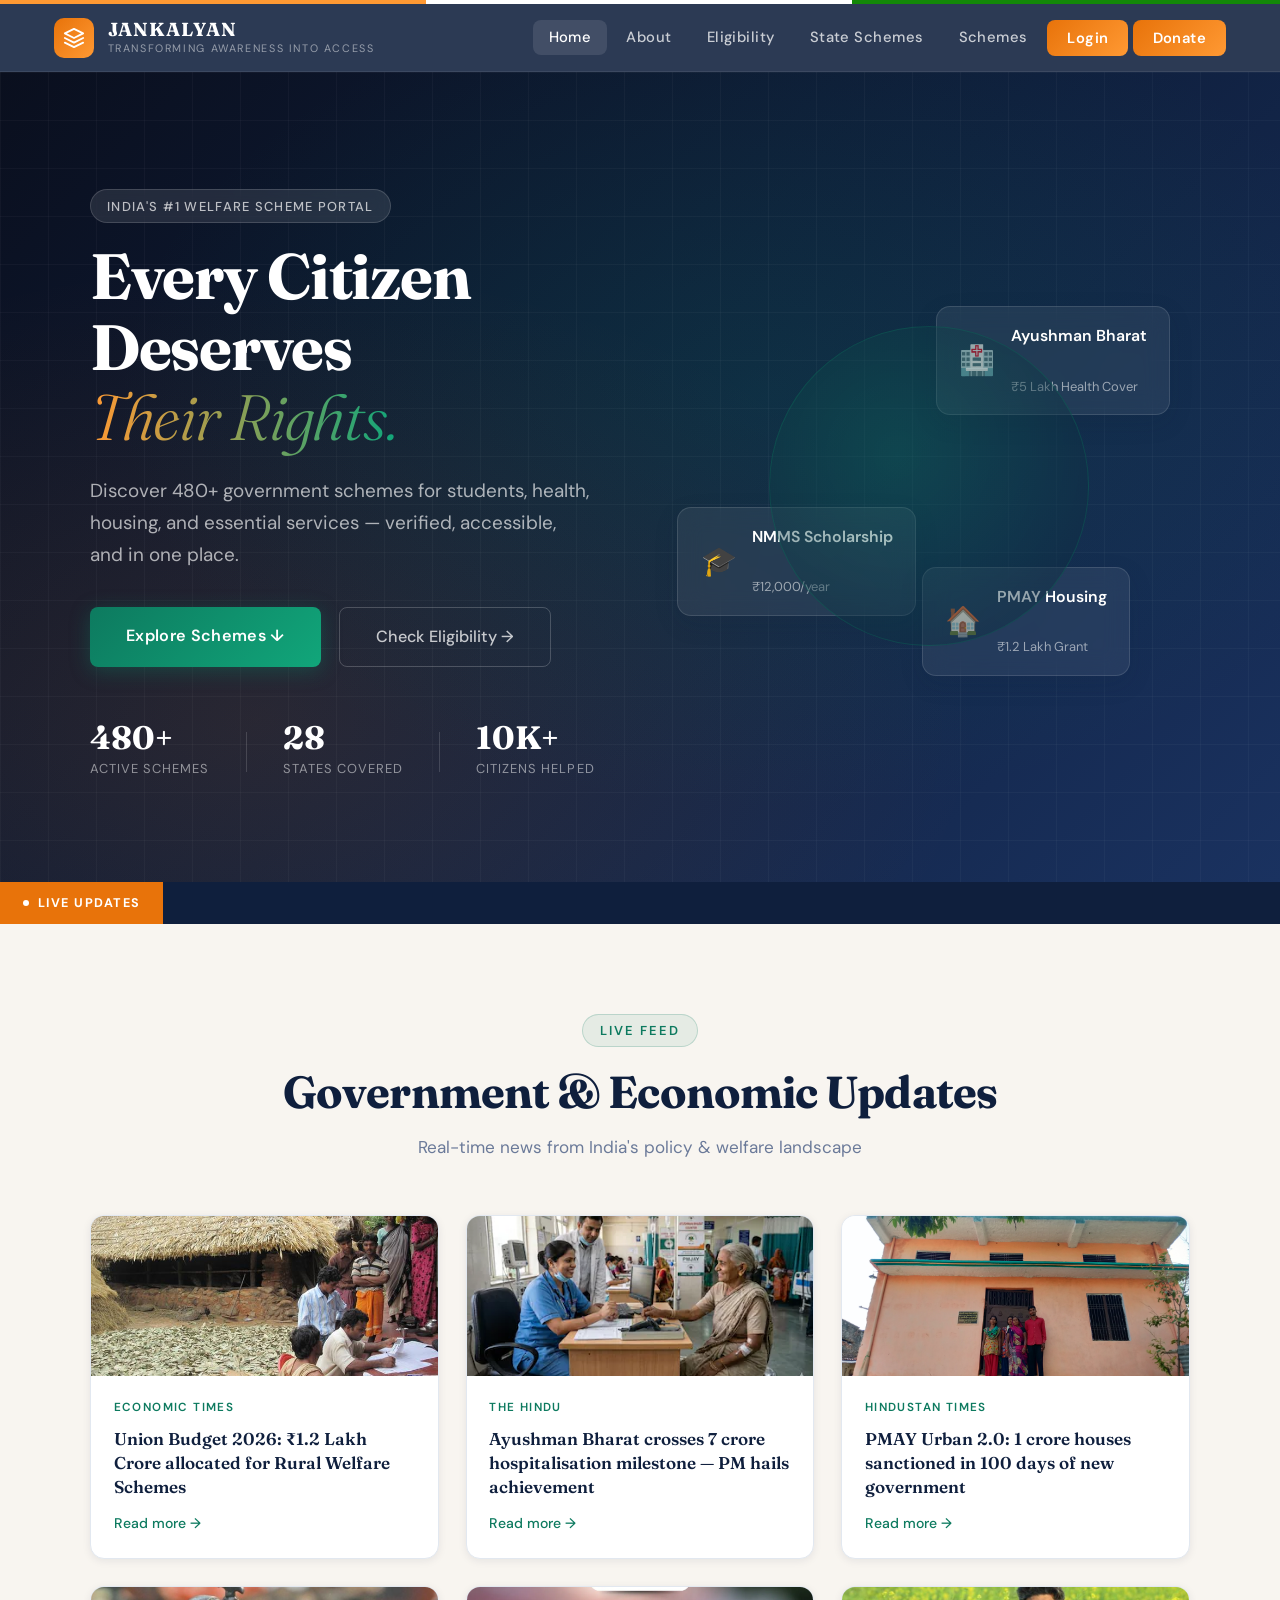
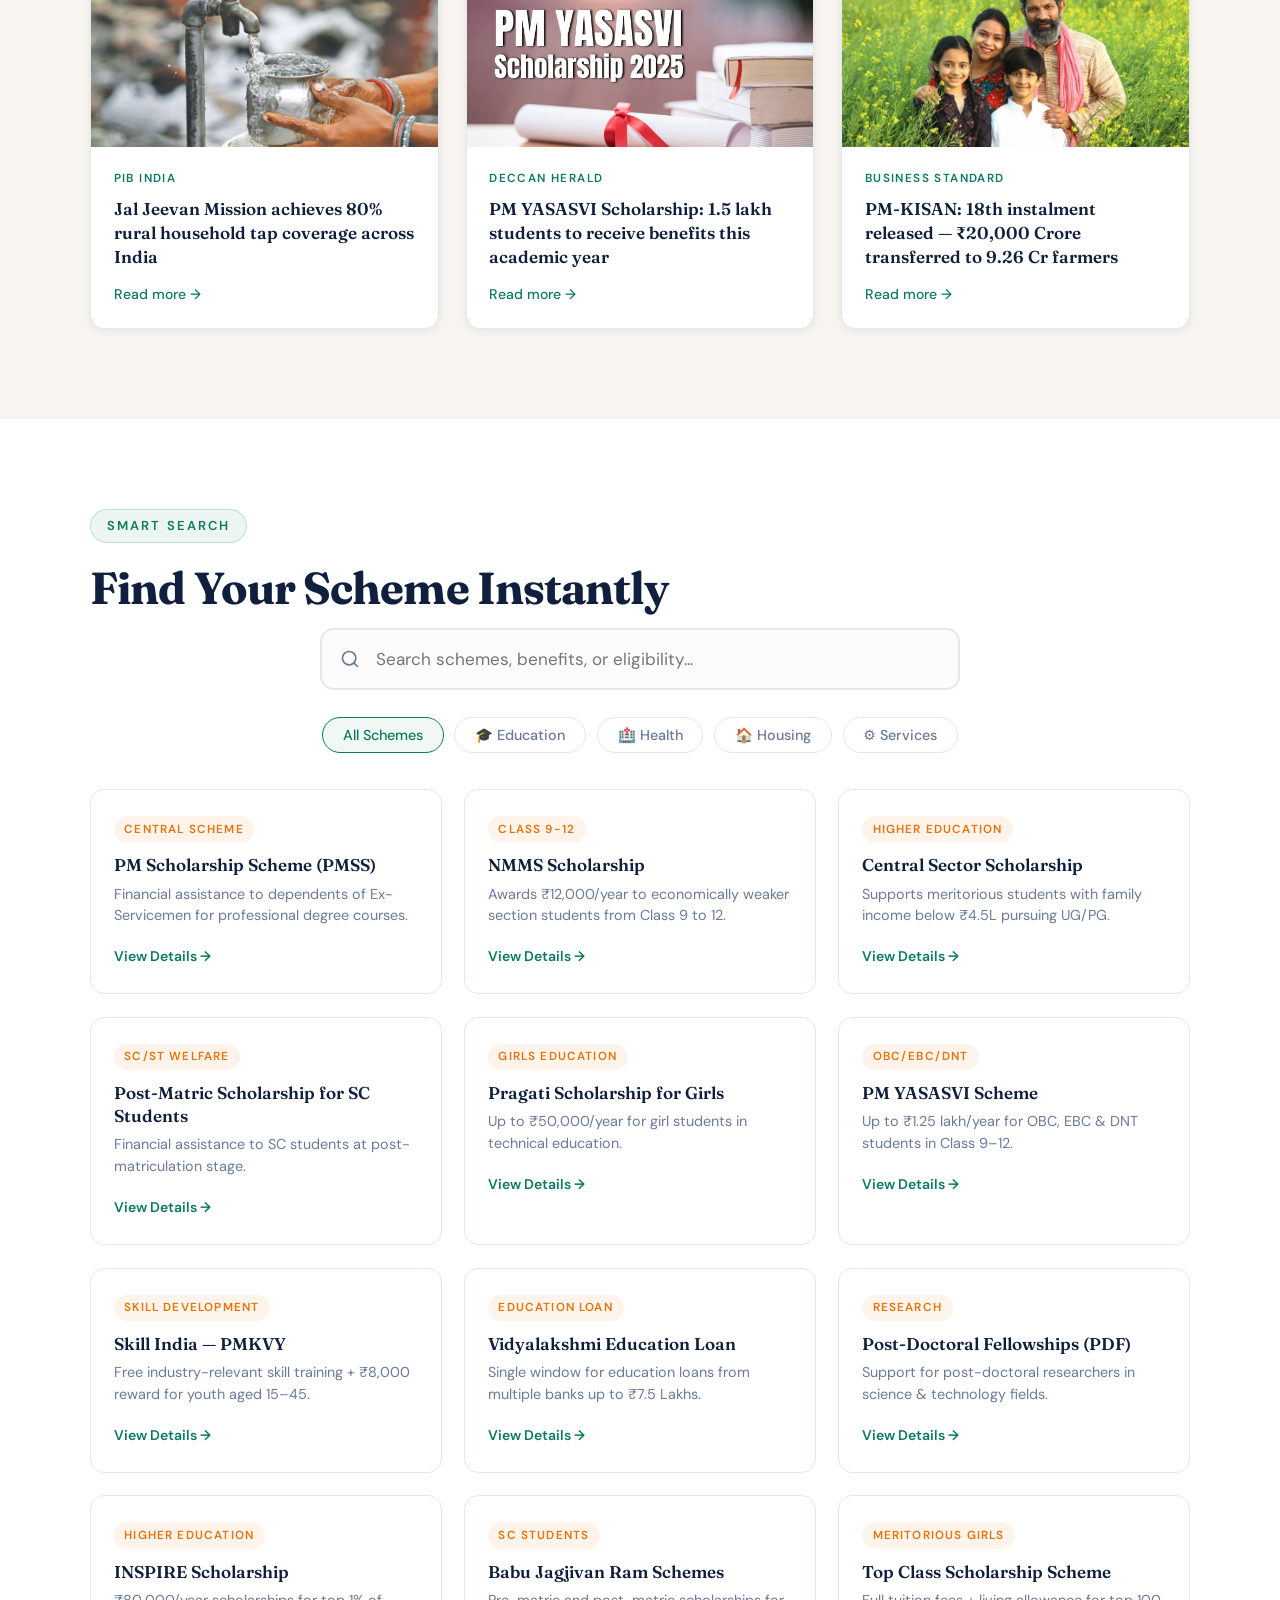
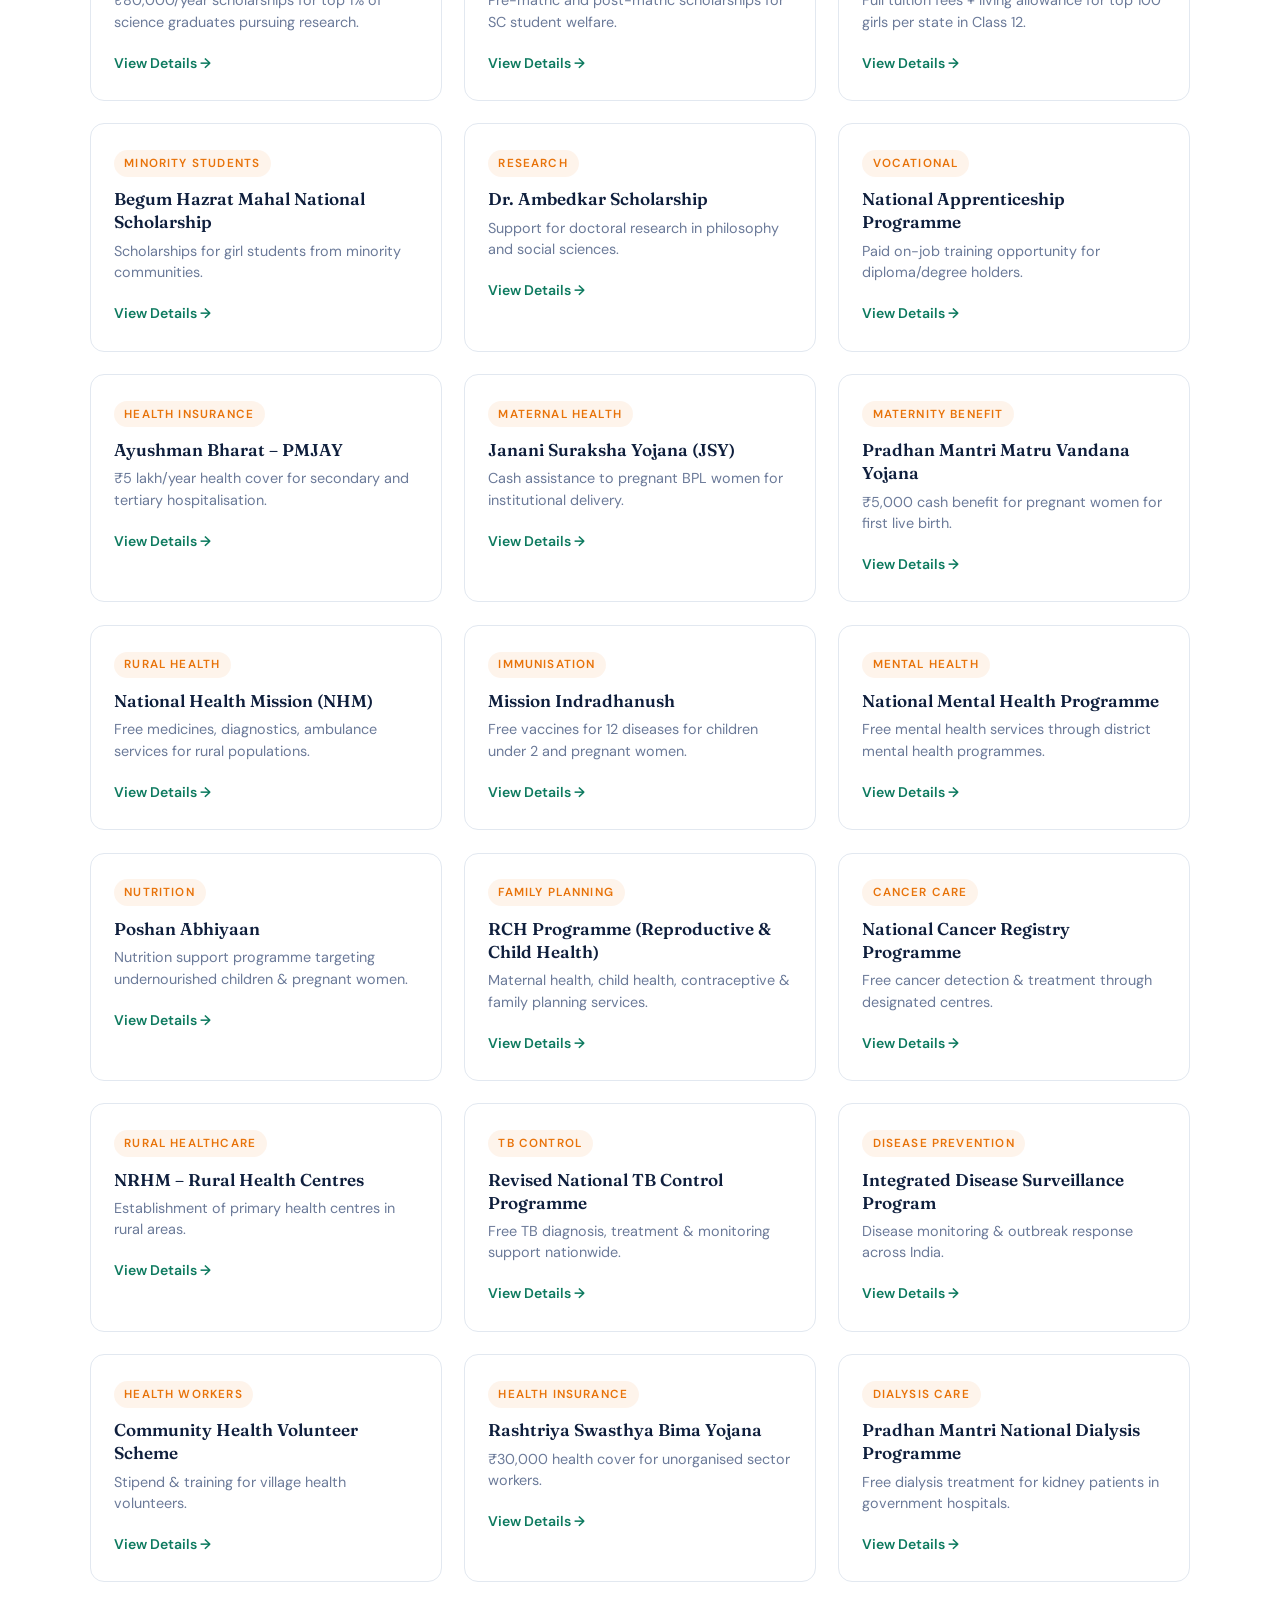
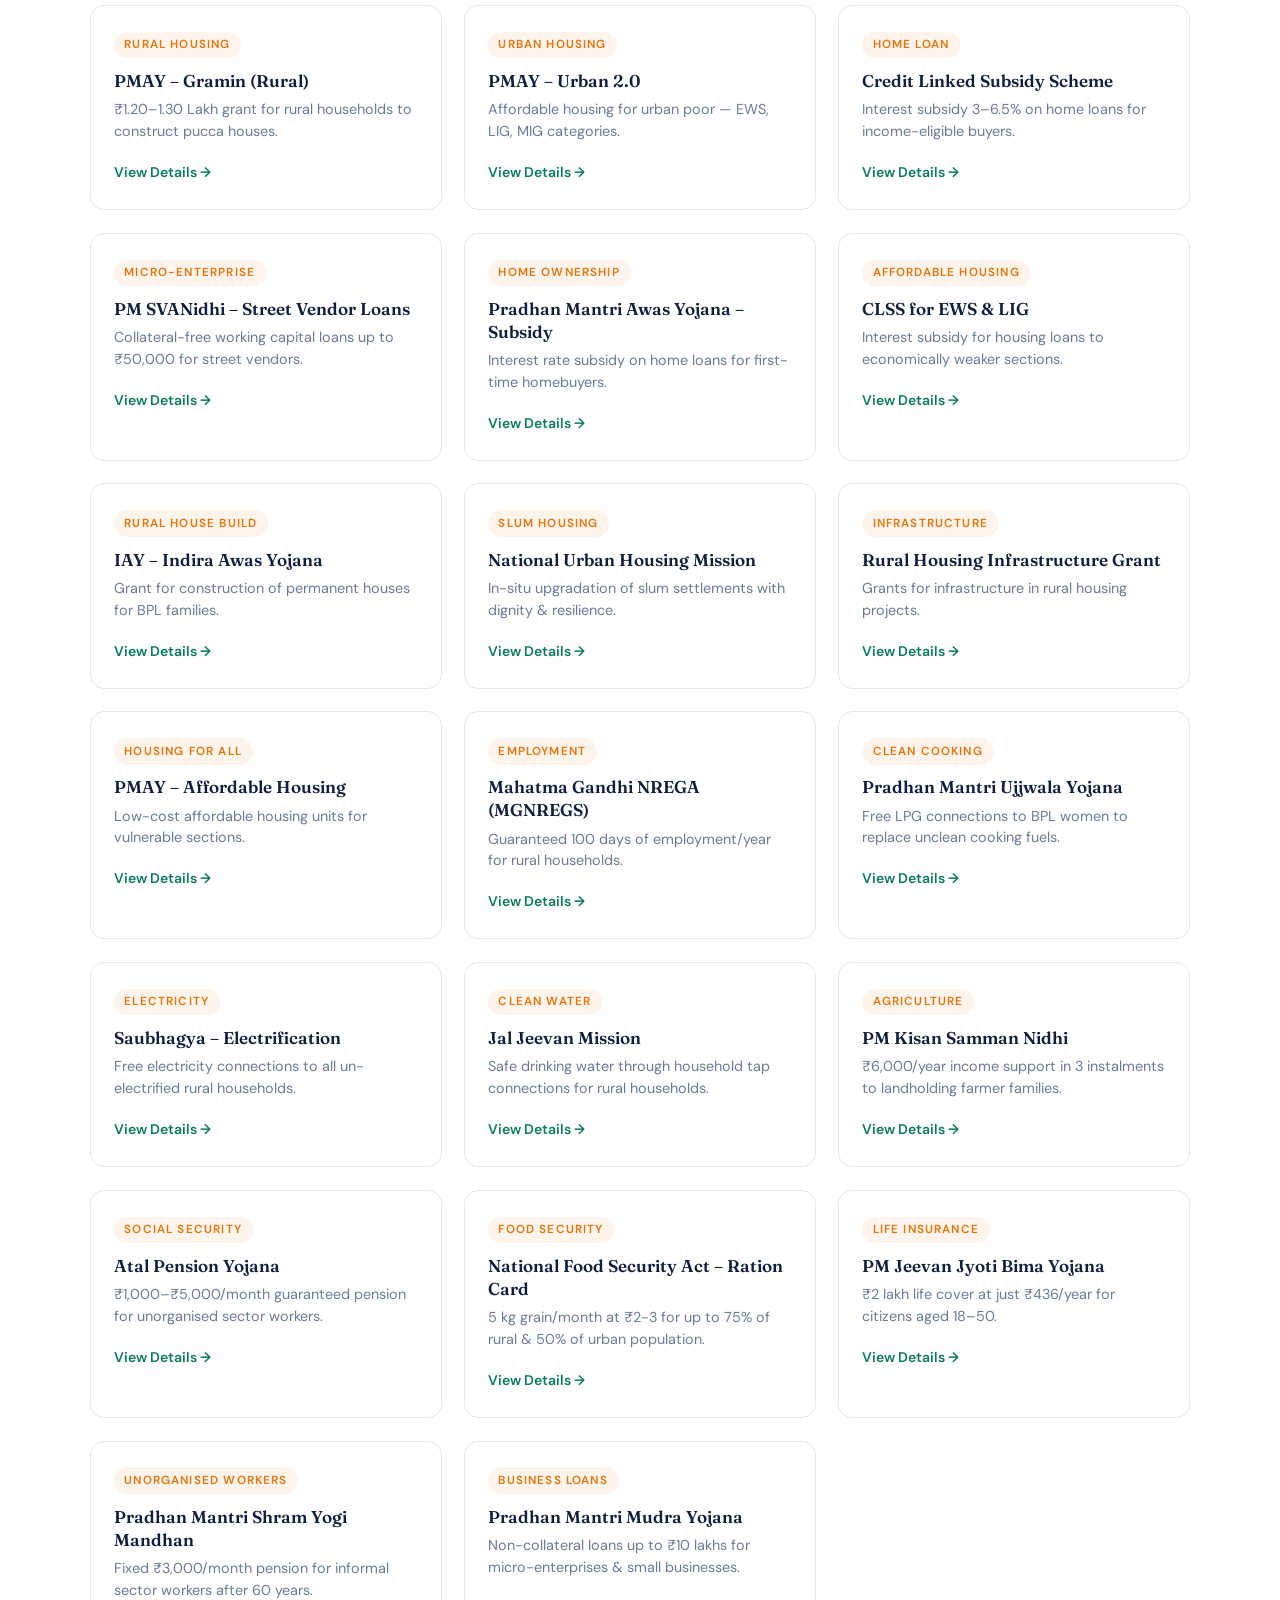
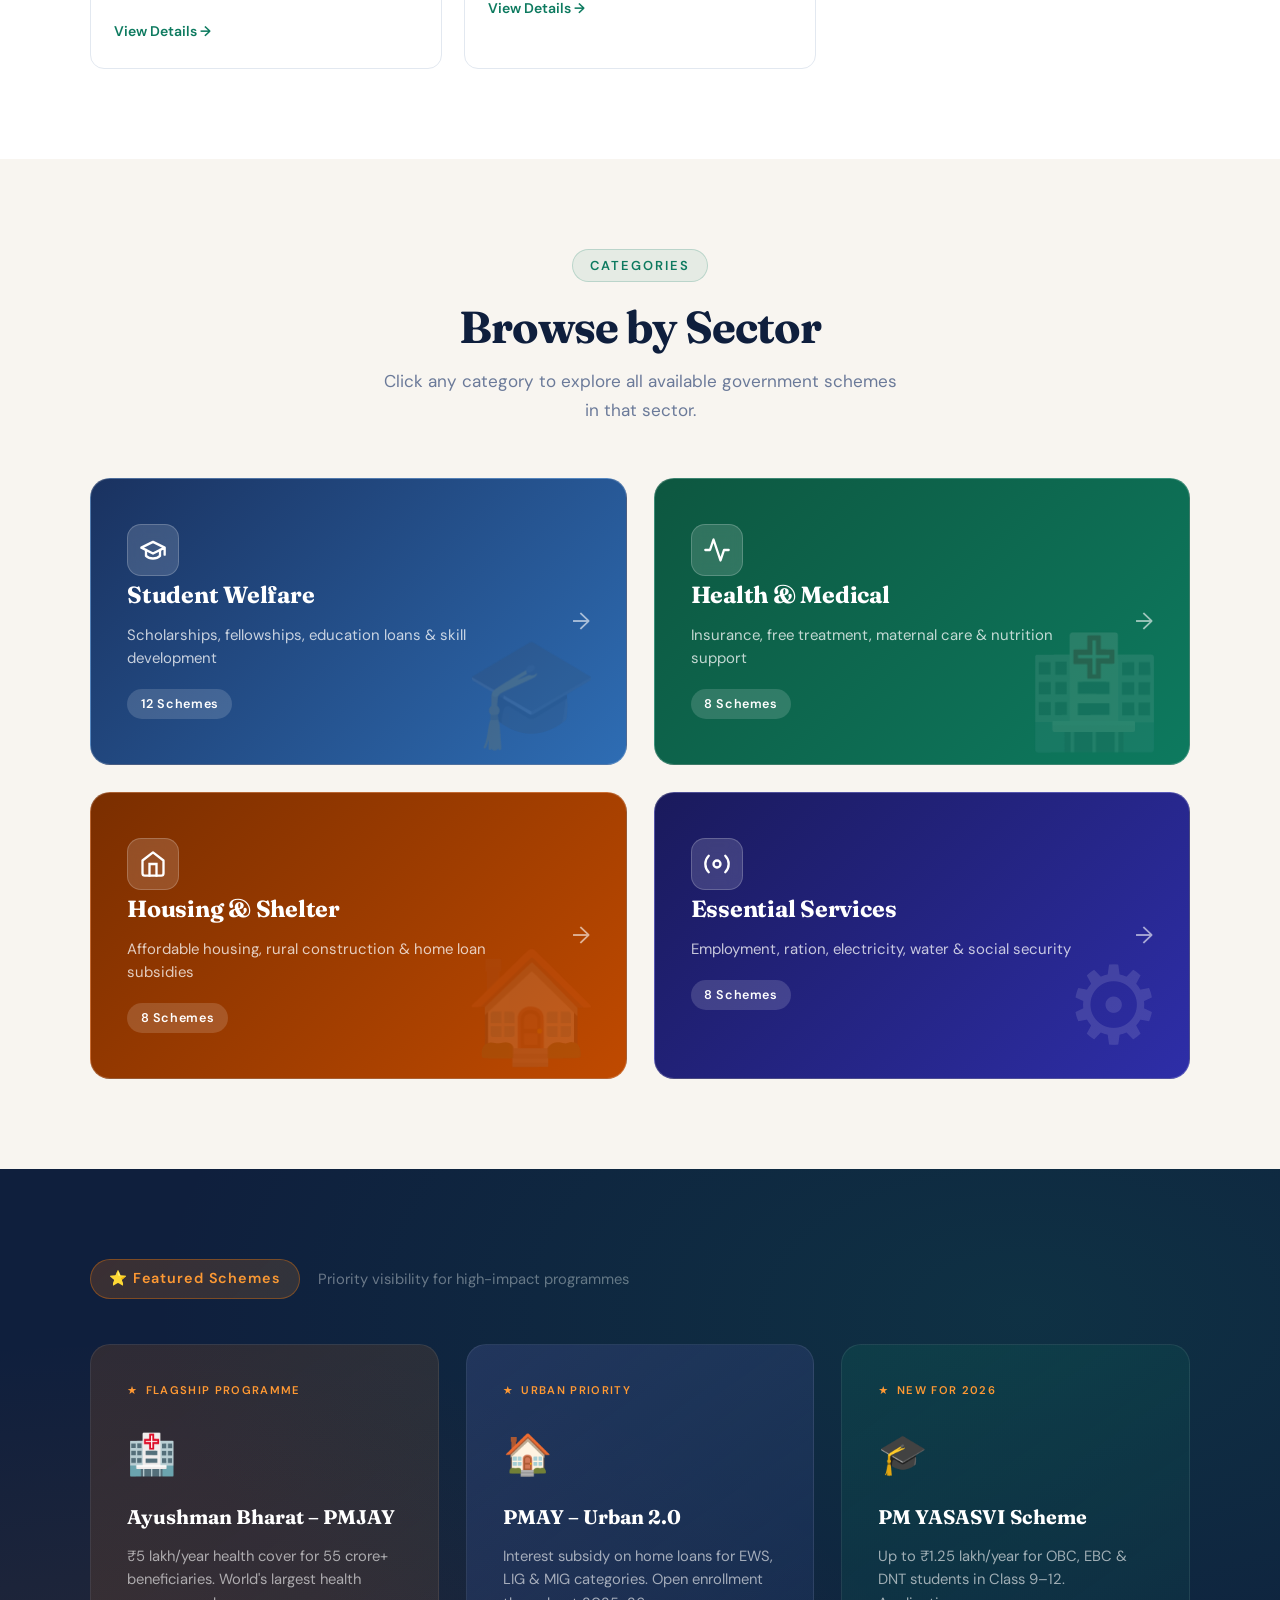
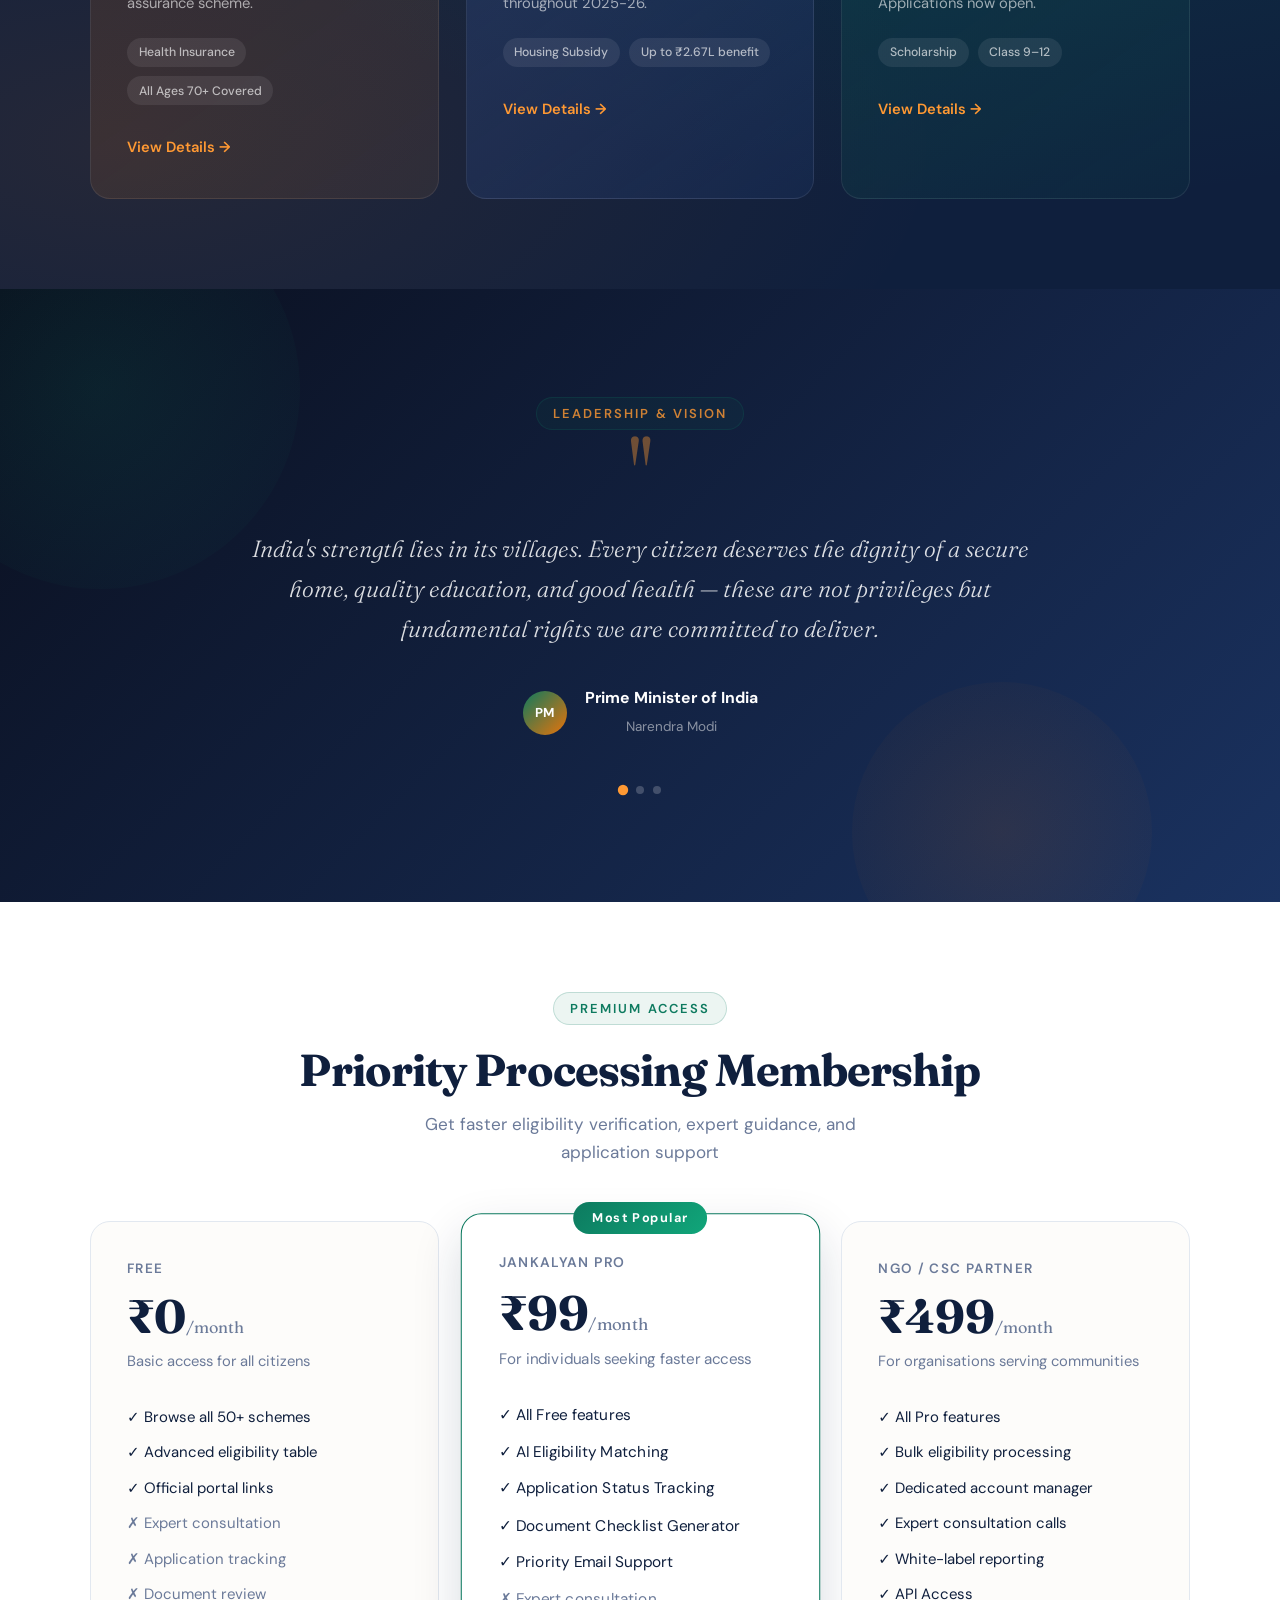
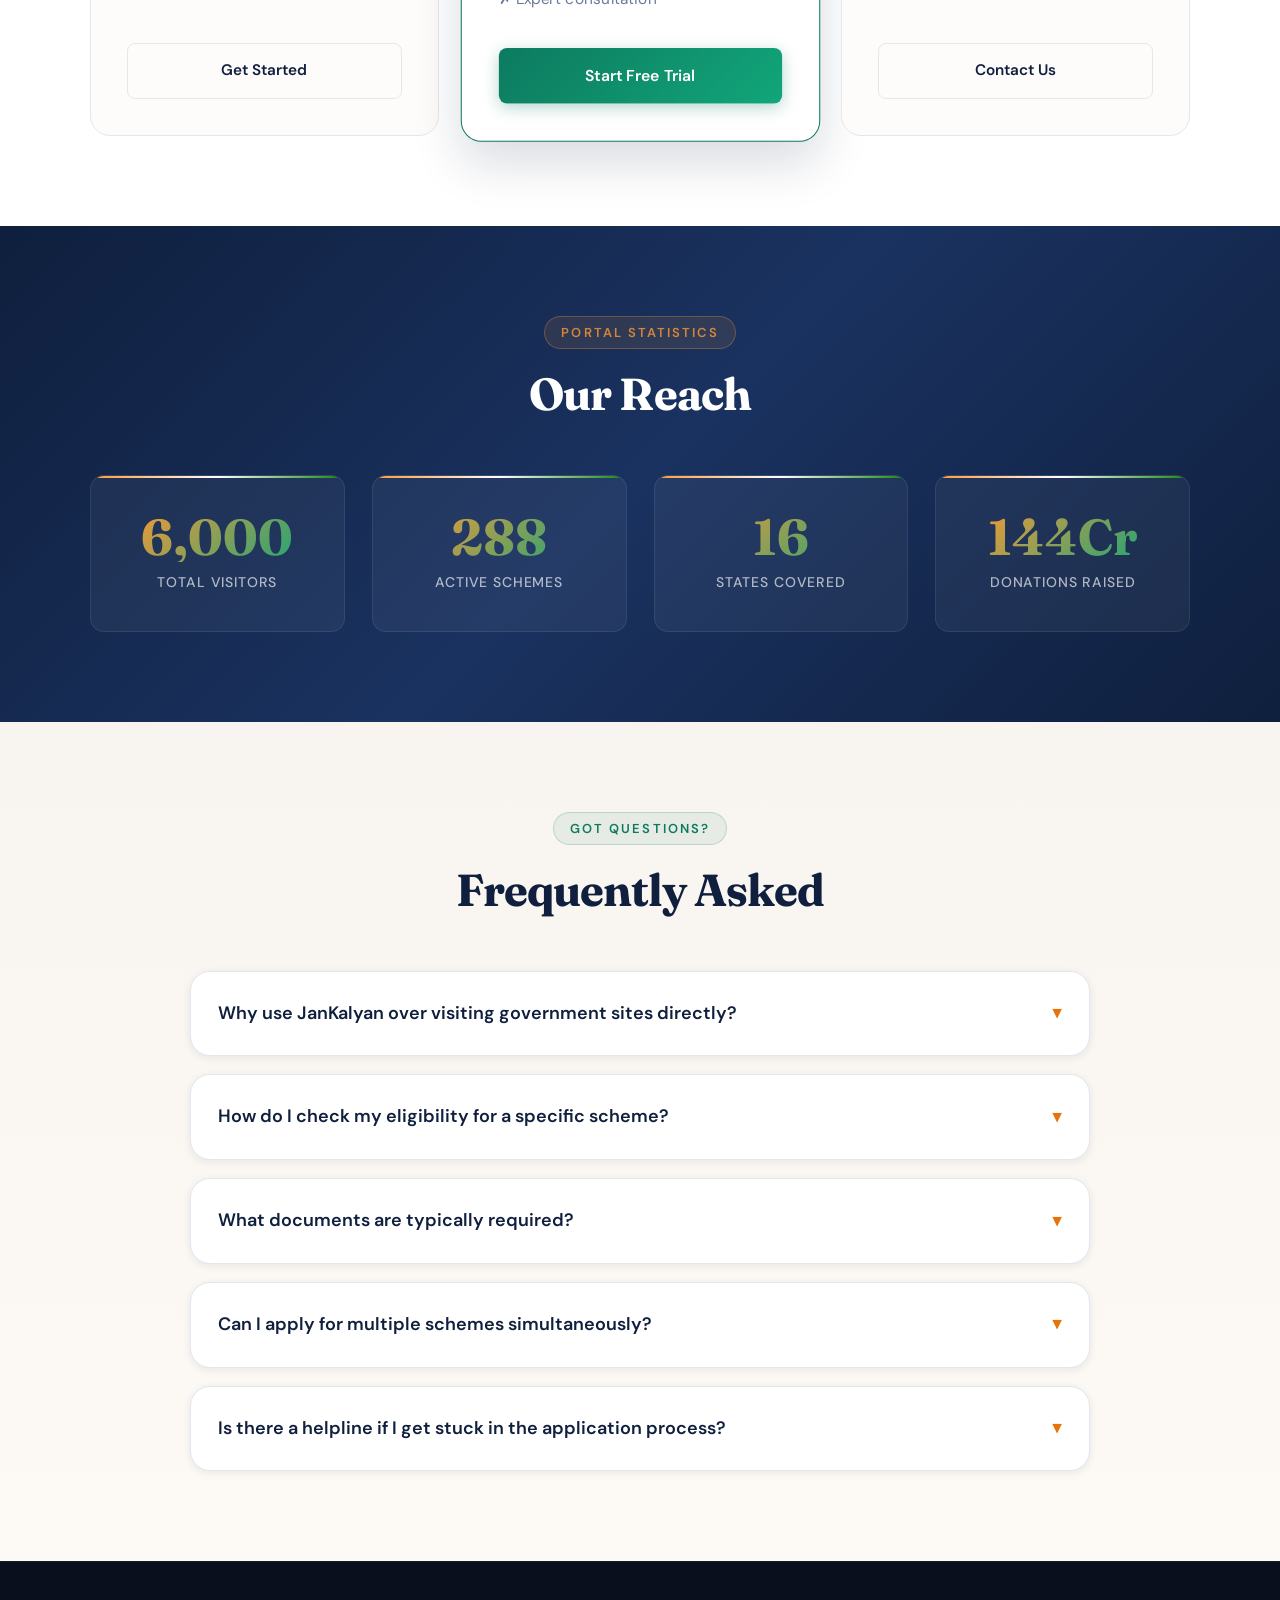
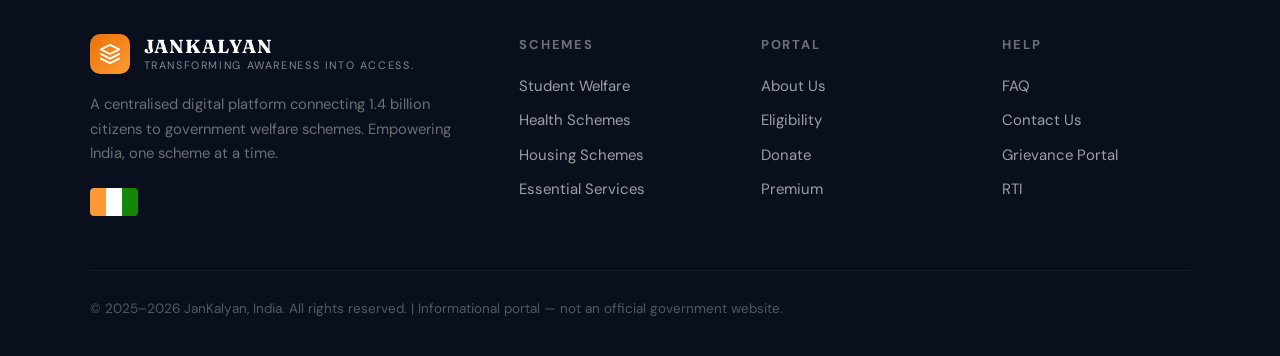
==== index.html @ a9460991 "Initial commit" ====
<!--
  ╔══════════════════════════════════════════════════════════════════════╗
  ║  PROJECT: JANKALYAN - Government Welfare Schemes Portal             ║
  ║  PURPOSE: Help Indians discover & access 480+ government schemes    ║
  ║  CATEGORIES: Education, Health, Housing, Services & Employment      ║
  ║  FEATURES: Search, Eligibility Check, State-wise Schemes, Login      ║
  ║  BUILT WITH: HTML5, CSS3, Vanilla JavaScript                        ║
  ╚══════════════════════════════════════════════════════════════════════╝
-->

<!DOCTYPE html>
<html lang="en">
<head>
  <!-- Meta tags - Ye sab browser ko batate hain ki ye page kaisi hai -->
  <meta charset="UTF-8" />
  <meta name="viewport" content="width=device-width, initial-scale=1.0">
  <title>JANKALYAN — Transforming Awareness into Access</title>
  <link rel="icon" type="image/x-icon" href="favicon.ico">
  <!-- CSS file - ye styling ke liye hai -->
  <link rel="stylesheet" href="style.css" />
  <!-- Google Fonts - beautiful fonts import kar rahe hain -->
  <link rel="preconnect" href="https://fonts.googleapis.com">
  <link href="https://fonts.googleapis.com/css2?family=Fraunces:ital,wght@0,300;0,600;0,700;0,900;1,300;1,700&family=DM+Sans:wght@300;400;500;600&display=swap" rel="stylesheet">
</head>
<body>

  <!-- Tricolor Bar - India ka national flag colors show karte hain (saffron, white, green) -->
  <div class="tricolor-bar"></div>

  <!-- Glassmorphism Navbar - Navigation bar jo page ke top par rehta hai (sticky)
       Ye menu contain karta hai: Home, About, Eligibility, Schemes, Login, Donate -->
  <nav class="navbar" id="navbar">
    <a href="index.html" class="nav-brand">
      <div class="nav-emblem">
        <svg width="22" height="22" viewBox="0 0 24 24" fill="none">
          <path d="M12 2L2 7l10 5 10-5-10-5zM2 17l10 5 10-5M2 12l10 5 10-5" stroke="white" stroke-width="2" stroke-linecap="round" stroke-linejoin="round"/>
        </svg>
      </div>
      <div class="nav-title">JANKALYAN<span>Transforming Awareness into Access</span></div>
    </a>

    <div class="hamburger" id="hamburger" onclick="toggleMenu()">
      <span></span><span></span><span></span>
    </div>

    <ul class="nav-links" id="navLinks">
      <li><a href="index.html" class="active">Home</a></li>
      <li><a href="about.html">About</a></li>
      <li><a href="eligibility.html">Eligibility</a></li>
      <li><a href="schemes-by-state.html">State Schemes</a></li>
      <li><a href="student.html">Schemes</a></li>
      <li><a href="login.html" class="btn-nav">Login</a></li>
      <li><a href="donate.html" class="btn-nav">Donate</a></li>
    </ul>
  </nav>

  <!-- Hero Section - Ye main landing area hai jo sabse pehle dikh ta hai
       Ismein tagline, buttons, aur scheme cards hote hain -->
  <section class="hero">
    <div class="hero-bg-grid"></div>
    <div class="hero-content">
      <div class="hero-badge">
        <span class="badge-dot"></span>
        India's #1 Welfare Scheme Portal
      </div>
      <h1>
        Every Citizen Deserves<br>
        <em>Their Rights.</em>
      </h1>
      <p>Discover 480+ government schemes for students, health, housing, and essential services — verified, accessible, and in one place.</p>
      <div class="hero-actions">
        <a href="#categories" class="btn-primary">Explore Schemes ↓</a>
        <a href="eligibility.html" class="btn-ghost">Check Eligibility →</a>
      </div>
      <div class="hero-stats">
        <div class="hstat"><span>480+</span><em>Active Schemes</em></div>
        <div class="hstat-divider"></div>
        <div class="hstat"><span>28</span><em>States Covered</em></div>
        <div class="hstat-divider"></div>
        <div class="hstat"><span>10K+</span><em>Citizens Helped</em></div>
      </div>
    </div>
    <div class="hero-visual">
      <div class="hero-card hc1">
        <div class="hc-icon">🏥</div>
        <div><strong>Ayushman Bharat</strong><br><small>₹5 Lakh Health Cover</small></div>
      </div>
      <div class="hero-card hc2">
        <div class="hc-icon">🎓</div>
        <div><strong>NMMS Scholarship</strong><br><small>₹12,000/year</small></div>
      </div>
      <div class="hero-card hc3">
        <div class="hc-icon">🏠</div>
        <div><strong>PMAY Housing</strong><br><small>₹1.2 Lakh Grant</small></div>
      </div>
      <div class="hero-orb"></div>
    </div>
  </section>

  <!-- Live Updates Ticker -->
  <div class="news-ticker-wrap">
    <div class="ticker-label">
      <span class="ticker-dot"></span> LIVE UPDATES
    </div>
    <div class="ticker-track" id="tickerTrack">
      <div class="ticker-inner" id="tickerInner">Loading updates...</div>
    </div>
  </div>

  <!-- Live News Section -->
  <section class="news-section" id="newsSection">
    <div class="section-header">
      <span class="section-label">Live Feed</span>
      <h2 class="section-title">Government & Economic Updates</h2>
      <p class="section-sub">Real-time news from India's policy & welfare landscape</p>
    </div>
    <div class="news-grid" id="newsGrid">
      <div class="news-loader">
        <div class="loader-spin"></div>
        <p>Fetching latest updates...</p>
      </div>
    </div>
  </section>

  <!-- Quick Search & Filter -->
  <section class="filter-section" id="filterSection">
    <div class="filter-inner">
      <span class="section-label">Smart Search</span>
      <h2 class="section-title">Find Your Scheme Instantly</h2>
      <div class="search-bar">
        <svg class="search-icon" width="20" height="20" viewBox="0 0 24 24" fill="none">
          <circle cx="11" cy="11" r="8" stroke="currentColor" stroke-width="2"/>
          <path d="M21 21l-4.35-4.35" stroke="currentColor" stroke-width="2" stroke-linecap="round"/>
        </svg>
        <input type="text" id="schemeSearch" placeholder="Search schemes, benefits, or eligibility..." oninput="filterSchemes()">
      </div>
      <div class="filter-chips" id="filterChips">
        <button class="chip active" onclick="setFilter('all', this)">All Schemes</button>
        <button class="chip" onclick="setFilter('student', this)">🎓 Education</button>
        <button class="chip" onclick="setFilter('health', this)">🏥 Health</button>
        <button class="chip" onclick="setFilter('housing', this)">🏠 Housing</button>
        <button class="chip" onclick="setFilter('service', this)">⚙️ Services</button>
      </div>
      <div class="scheme-results" id="schemeResults"></div>
    </div>
  </section>

  <!-- Category Cards -->
  <section class="categories-section" id="categories">
    <div class="section-header">
      <span class="section-label">Categories</span>
      <h2 class="section-title">Browse by Sector</h2>
      <p class="section-sub">Click any category to explore all available government schemes in that sector.</p>
    </div>
    <div class="category-grid">
      <a href="student.html" class="category-card cat-student">
        <div class="cat-bg-icon">🎓</div>
        <div class="cat-content">
          <div class="cat-icon-wrap">
            <svg width="28" height="28" viewBox="0 0 24 24" fill="none"><path d="M22 10v6M2 10l10-5 10 5-10 5-10-5z" stroke="white" stroke-width="2" stroke-linecap="round" stroke-linejoin="round"/><path d="M6 12v5c3 3 9 3 12 0v-5" stroke="white" stroke-width="2" stroke-linecap="round"/></svg>
          </div>
          <h3>Student Welfare</h3>
          <p>Scholarships, fellowships, education loans & skill development</p>
          <div class="cat-count">12 Schemes</div>
        </div>
        <span class="cat-arrow">→</span>
      </a>

      <a href="health.html" class="category-card cat-health">
        <div class="cat-bg-icon">🏥</div>
        <div class="cat-content">
          <div class="cat-icon-wrap">
            <svg width="28" height="28" viewBox="0 0 24 24" fill="none"><path d="M22 12h-4l-3 9L9 3l-3 9H2" stroke="white" stroke-width="2" stroke-linecap="round" stroke-linejoin="round"/></svg>
          </div>
          <h3>Health & Medical</h3>
          <p>Insurance, free treatment, maternal care & nutrition support</p>
          <div class="cat-count">8 Schemes</div>
        </div>
        <span class="cat-arrow">→</span>
      </a>

      <a href="housing.html" class="category-card cat-housing">
        <div class="cat-bg-icon">🏠</div>
        <div class="cat-content">
          <div class="cat-icon-wrap">
            <svg width="28" height="28" viewBox="0 0 24 24" fill="none"><path d="M3 9l9-7 9 7v11a2 2 0 01-2 2H5a2 2 0 01-2-2z" stroke="white" stroke-width="2" stroke-linecap="round" stroke-linejoin="round"/><path d="M9 22V12h6v10" stroke="white" stroke-width="2" stroke-linecap="round"/></svg>
          </div>
          <h3>Housing & Shelter</h3>
          <p>Affordable housing, rural construction & home loan subsidies</p>
          <div class="cat-count">8 Schemes</div>
        </div>
        <span class="cat-arrow">→</span>
      </a>

      <a href="service.html" class="category-card cat-service">
        <div class="cat-bg-icon">⚙️</div>
        <div class="cat-content">
          <div class="cat-icon-wrap">
            <svg width="28" height="28" viewBox="0 0 24 24" fill="none"><circle cx="12" cy="12" r="3" stroke="white" stroke-width="2"/><path d="M19.07 4.93a10 10 0 010 14.14M4.93 4.93a10 10 0 000 14.14" stroke="white" stroke-width="2" stroke-linecap="round"/></svg>
          </div>
          <h3>Essential Services</h3>
          <p>Employment, ration, electricity, water & social security</p>
          <div class="cat-count">8 Schemes</div>
        </div>
        <span class="cat-arrow">→</span>
      </a>
    </div>
  </section>

  <!-- Sponsored / Featured Schemes -->
  <section class="featured-section">
    <div class="featured-badge-row">
      <span class="featured-badge">⭐ Featured Schemes</span>
      <span class="featured-sub">Priority visibility for high-impact programmes</span>
    </div>
    <div class="featured-grid">
      <div class="featured-card fc-gold">
        <div class="fc-sponsor-tag">Flagship Programme</div>
        <div class="fc-icon">🏥</div>
        <h3>Ayushman Bharat – PMJAY</h3>
        <p>₹5 lakh/year health cover for 55 crore+ beneficiaries. World's largest health assurance scheme.</p>
        <div class="fc-meta">
          <span>Health Insurance</span>
          <span>All Ages 70+ Covered</span>
        </div>
        <a href="health.html" class="fc-btn">View Details →</a>
      </div>
      <div class="featured-card fc-blue">
        <div class="fc-sponsor-tag">Urban Priority</div>
        <div class="fc-icon">🏠</div>
        <h3>PMAY – Urban 2.0</h3>
        <p>Interest subsidy on home loans for EWS, LIG & MIG categories. Open enrollment throughout 2025-26.</p>
        <div class="fc-meta">
          <span>Housing Subsidy</span>
          <span>Up to ₹2.67L benefit</span>
        </div>
        <a href="housing.html" class="fc-btn">View Details →</a>
      </div>
      <div class="featured-card fc-green">
        <div class="fc-sponsor-tag">New for 2026</div>
        <div class="fc-icon">🎓</div>
        <h3>PM YASASVI Scheme</h3>
        <p>Up to ₹1.25 lakh/year for OBC, EBC & DNT students in Class 9–12. Applications now open.</p>
        <div class="fc-meta">
          <span>Scholarship</span>
          <span>Class 9–12</span>
        </div>
        <a href="student.html" class="fc-btn">View Details →</a>
      </div>
    </div>
  </section>

  <!-- Rotating Quotes Section -->
  <section class="quote-section">
    <div class="quote-orb q1"></div>
    <div class="quote-orb q2"></div>
    <div class="quote-inner">
      <span class="section-label" style="color:rgba(255,153,51,0.8);">Leadership & Vision</span>
      <div class="quote-carousel" id="quoteCarousel">
        <div class="quote-slide active">
          <div class="quote-mark">"</div>
          <p class="quote-text">India's strength lies in its villages. Every citizen deserves the dignity of a secure home, quality education, and good health — these are not privileges but fundamental rights we are committed to deliver.</p>
          <div class="quote-author-row">
            <div class="quote-avatar">PM</div>
            <div>
              <strong>Prime Minister of India</strong>
              <span>Narendra Modi</span>
            </div>
          </div>
        </div>
        <div class="quote-slide">
          <div class="quote-mark">"</div>
          <p class="quote-text">Technology must be the great equaliser. Every scheme, every benefit, every opportunity that the government offers must reach the last person in the last village through digital infrastructure.</p>
          <div class="quote-author-row">
            <div class="quote-avatar">FM</div>
            <div>
              <strong>Finance Minister of India</strong>
              <span>Nirmala Sitharaman</span>
            </div>
          </div>
        </div>
        <div class="quote-slide">
          <div class="quote-mark">"</div>
          <p class="quote-text">A welfare state is not measured by how many schemes it creates, but by how many lives it genuinely transforms. Awareness is the first step — and that is what platforms like JanKalyan exist to solve.</p>
          <div class="quote-author-row">
            <div class="quote-avatar">JK</div>
            <div>
              <strong>JanKalyan Advisory Board</strong>
              <span>Policy & Governance Wing</span>
            </div>
          </div>
        </div>
      </div>
      <div class="quote-dots" id="quoteDots">
        <span class="qdot active" onclick="goToQuote(0)"></span>
        <span class="qdot" onclick="goToQuote(1)"></span>
        <span class="qdot" onclick="goToQuote(2)"></span>
      </div>
    </div>
  </section>

  <!-- Premium Membership Pricing -->
  <section class="pricing-section">
    <div class="section-header">
      <span class="section-label">Premium Access</span>
      <h2 class="section-title">Priority Processing Membership</h2>
      <p class="section-sub">Get faster eligibility verification, expert guidance, and application support</p>
    </div>
    <div class="pricing-grid">
      <div class="pricing-card pc-free">
        <div class="pc-label">Free</div>
        <div class="pc-price">₹0<span>/month</span></div>
        <p class="pc-desc">Basic access for all citizens</p>
        <ul class="pc-features">
          <li>✓ Browse all 50+ schemes</li>
          <li>✓ Advanced eligibility table</li>
          <li>✓ Official portal links</li>
          <li class="dim">✗ Expert consultation</li>
          <li class="dim">✗ Application tracking</li>
          <li class="dim">✗ Document review</li>
        </ul>
        <a href="javascript:location.reload();" class="pc-btn pc-btn-outline">Get Started</a>
      </div>
      <div class="pricing-card pc-pro popular">
        <div class="pc-popular-tag">Most Popular</div>
        <div class="pc-label">JanKalyan Pro</div>
        <div class="pc-price">₹99<span>/month</span></div>
        <p class="pc-desc">For individuals seeking faster access</p>
        <ul class="pc-features">
          <li>✓ All Free features</li>
          <li>✓ AI Eligibility Matching</li>
          <li>✓ Application Status Tracking</li>
          <li>✓ Document Checklist Generator</li>
          <li>✓ Priority Email Support</li>
          <li class="dim">✗ Expert consultation</li>
        </ul>
        <a href="#" class="pc-btn pc-btn-primary" onclick="openPremiumModal('pro'); return false;">Start Free Trial</a>
      </div>
      <div class="pricing-card pc-enterprise">
        <div class="pc-label">NGO / CSC Partner</div>
        <div class="pc-price">₹499<span>/month</span></div>
        <p class="pc-desc">For organisations serving communities</p>
        <ul class="pc-features">
          <li>✓ All Pro features</li>
          <li>✓ Bulk eligibility processing</li>
          <li>✓ Dedicated account manager</li>
          <li>✓ Expert consultation calls</li>
          <li>✓ White-label reporting</li>
          <li>✓ API Access</li>
        </ul>
        <a href="#" class="pc-btn pc-btn-outline" onclick="openPremiumModal('enterprise'); return false;">Contact Us</a>
      </div>
    </div>
  </section>



  <!-- Stats Section -->
  <section class="insights-section">
    <div class="insights-inner">
      <div class="section-header">
        <span class="section-label">Portal Statistics</span>
        <h2 class="section-title">Our Reach</h2>
      </div>
      <div class="insights-grid">
        <div class="insight-card">
          <div class="insight-number" data-target="10000">0</div>
          <div class="insight-label">Total Visitors</div>
        </div>
        <div class="insight-card">
          <div class="insight-number" data-target="480">0</div>
          <div class="insight-label">Active Schemes</div>
        </div>
        <div class="insight-card">
          <div class="insight-number" data-target="28">0</div>
          <div class="insight-label">States Covered</div>
        </div>
        <div class="insight-card">
          <div class="insight-number" data-suffix="Cr" data-target="240">0</div>
          <div class="insight-label">Donations Raised</div>
        </div>
      </div>
    </div>
  </section>

  <!-- FAQ -->
  <section class="faq-wrap">
    <div class="faq-inner">
      <div class="section-header" style="text-align:center;">
        <span class="section-label">Got Questions?</span>
        <h2 class="section-title">Frequently Asked</h2>
      </div>
      <div class="faq-accordion">
        <details class="faq-item">
          <summary>Why use JanKalyan over visiting government sites directly?</summary>
          <div class="faq-content"><p>JanKalyan aggregates 480+ schemes from dozens of ministries in one verified interface. Instead of navigating 20+ government portals, you get everything — eligibility criteria, documents needed, and direct apply links — in one place.</p></div>
        </details>
        <details class="faq-item">
          <summary>How do I check my eligibility for a specific scheme?</summary>
          <div class="faq-content"><p>Use the <strong>Eligibility</strong> page for a quick-reference table across all major schemes. The Smart Search above also lets you filter by category. For AI-powered matching, our Pro plan (launching Q2 2026) will match your exact profile to every applicable scheme.</p></div>
        </details>
        <details class="faq-item">
          <summary>What documents are typically required?</summary>
          <div class="faq-content"><p>Most schemes require: Aadhaar Card, Income Certificate (from Tehsildar/SDO), BPL/Ration Card, Bank Passbook (for DBT), and a Caste Certificate if applicable. Each scheme's detail modal on this portal lists the exact documents needed.</p></div>
        </details>
        <details class="faq-item">
          <summary>Can I apply for multiple schemes simultaneously?</summary>
          <div class="faq-content"><p>Yes. As long as you meet each scheme's individual eligibility criteria, there is no restriction on benefiting from multiple programmes. Many citizens receive benefits from PMAY, Ayushman Bharat, and NMMS concurrently.</p></div>
        </details>
        <details class="faq-item">
          <summary>Is there a helpline if I get stuck in the application process?</summary>
          <div class="faq-content"><p>Yes. Visit your nearest Common Service Centre (CSC) or call the Citizen Help Desk: <strong>1800-11-0001</strong>. JanKalyan Pro subscribers also get priority email support from our team.</p></div>
        </details>
      </div>
    </div>
  </section>

  <!-- Footer -->
  <footer class="footer">
    <div class="footer-inner">
      <div class="footer-grid">
        <div class="footer-brand">
          <div class="nav-brand" style="margin-bottom:1rem;">
            <div class="nav-emblem">
              <svg width="22" height="22" viewBox="0 0 24 24" fill="none"><path d="M12 2L2 7l10 5 10-5-10-5zM2 17l10 5 10-5M2 12l10 5 10-5" stroke="white" stroke-width="2" stroke-linecap="round" stroke-linejoin="round"/></svg>
            </div>
            <div class="nav-title" style="color:white;">JANKALYAN<span>Transforming Awareness into Access.</span></div>
          </div>
          <p>A centralised digital platform connecting 1.4 billion citizens to government welfare schemes. Empowering India, one scheme at a time.</p>
          <div class="footer-flag">
            <div class="flag-stripe" style="background:#FF9933;border-radius:3px 0 0 3px;"></div>
            <div class="flag-stripe" style="background:#fff;"></div>
            <div class="flag-stripe" style="background:#138808;border-radius:0 3px 3px 0;"></div>
          </div>
        </div>
        <div class="footer-col">
          <h4>Schemes</h4>
          <a href="student.html">Student Welfare</a>
          <a href="health.html">Health Schemes</a>
          <a href="housing.html">Housing Schemes</a>
          <a href="service.html">Essential Services</a>
        </div>
        <div class="footer-col">
          <h4>Portal</h4>
          <a href="about.html">About Us</a>
          <a href="eligibility.html">Eligibility</a>
          <a href="donate.html">Donate</a>
          <a href="#">Premium</a>
        </div>
        <div class="footer-col">
          <h4>Help</h4>
          <a href="#">FAQ</a>
          <a href="#">Contact Us</a>
          <a href="#">Grievance Portal</a>
          <a href="#">RTI</a>
        </div>
      </div>
      <div class="footer-bottom">
        <p>&copy; 2025–2026 JanKalyan, India. All rights reserved. | Informational portal — not an official government website.</p>
      </div>
    </div>
  </footer>

  <!-- Premium Access Modal -->
  <div id="premiumModal" class="modal">
    <div class="modal-content">
      <div class="modal-close" onclick="closePremiumModal()">✕</div>
      <div class="modal-header">
        <h2>Upgrade to Premium Access</h2>
        <p>Unlock powerful features for faster scheme access</p>
      </div>
      <div class="modal-body">
        <form id="premiumForm">
          <div class="form-group">
            <label>Full Name *</label>
            <input type="text" required placeholder="Your full name">
          </div>
          <div class="form-group">
            <label>Email Address *</label>
            <input type="email" required placeholder="your@email.com">
          </div>
          <div class="form-group">
            <label>Phone Number *</label>
            <input type="tel" required placeholder="9XXXXXXXXX" maxlength="10" inputmode="numeric" oninput="this.value = this.value.replace(/[^0-9]/g, '')">
          </div>
          <div class="form-group">
            <label>Selected Plan *</label>
            <select id="planSelect" required>
              <option value="">Choose a plan</option>
              <option value="pro">JanKalyan Pro - ₹99/month</option>
              <option value="enterprise">NGO/CSC Partner - ₹499/month</option>
            </select>
          </div>
          <div class="form-group">
            <label>
              <input type="checkbox" required> I agree to the Terms & Conditions
            </label>
          </div>
          <button type="submit" class="btn-submit">Apply Now</button>
        </form>
      </div>
    </div>
  </div>

  <script src="script.js"></script>
</body>
</html>
---- style.css ----
/* ============================================================
   JANKALYAN — CSS Styling / डिजाइन की फाइल
   
   PURPOSE: Style all HTML elements with modern design
   मकसद: सभी elements को सुंदर बनाना
   
   DESIGN SYSTEM:
   - Colors: Navy (dark blue), emerald (green), saffron (orange)
   - Fonts: Fraunces (headings), DM Sans (body text)
   - Layout: Responsive (works on mobile, tablet, desktop)
   - Style: Premium, trust-based, professional
   
   SECTIONS:
   1. CSS Variables (colors, shadows, spacing)
   2. Base styles (reset, body, links)
   3. Navbar (navigation bar)
   4. Hero section (main banner)
   5. Cards & components
   6. Responsive design
   
   NOTE: Mobile-first approach - फिर बड़े screens के लिए
   ============================================================ */

@import url('https://fonts.googleapis.com/css2?family=Fraunces:ital,wght@0,300;0,600;0,700;0,900;1,300;1,700&family=DM+Sans:opsz,wght@9..40,300;9..40,400;9..40,500;9..40,600&display=swap');

/* ── CSS VARIABLES / रंग और डिजाइन settings ── */
/* ये variables सारे page में reusable हैं */
:root {
  /* PRIMARY COLORS - मुख्य रंग */
  --navy:        #0F1F3D;      /* गहरा नीला - main text color */
  --navy-mid:    #1A3260;      /* थोड़ा हल्का नीला */
  --slate:       #2E4170;      /* स्लेट - secondary */
  --emerald:     #0D7A5F;      /* हरा - accent color */
  --emerald-lt:  #11A67A;      /* हल्का हरा */
  --saffron:     #E8730A;      /* भारतीय तिरंगे का नारंगी */
  --saffron-lt:  #FF9933;      /* हल्का नारंगी */
  --cream:       #F8F5F0;      /* क्रीम - light background */
  --off-white:   #FDFCFA;      /* बहुत हल्का - page background */
  --mid-gray:    #6B7A99;      /* मध्यम ग्रे - secondary text */
  --light-gray:  #EEF1F7;      /* हल्का ग्रे - borders */
  --border:      #E2E8F0;      /* बॉर्डर का रंग */
  --white:       #FFFFFF;      /* सफेद */
  --green:       #138808;      /* तिरंगे का हरा */
  --dark:        #0A0F1E;      /* बहुत गहरा - almost black */

  /* SHADOWS - हल्की-भारी छायाएं */
  --shadow-sm:   0 2px 8px rgba(15,31,61,0.08);
  --shadow-md:   0 8px 24px rgba(15,31,61,0.12);
  --shadow-lg:   0 20px 48px rgba(15,31,61,0.16);
  --shadow-xl:   0 32px 64px rgba(15,31,61,0.20);

  /* SPACING - कोने की radius (roundness) */
  --radius-sm:   8px;
  --radius:      14px;
  --radius-lg:   20px;
  --radius-xl:   28px;

  /* FONTS - टाइपफेस */
  --font-display: 'Fraunces', Georgia, serif;    /* बड़े headings के लिए */
  --font-body:    'DM Sans', system-ui, sans-serif; /* सामान्य text के लिए */

  /* ANIMATIONS - एनिमेशन की गति */
  --ease:        cubic-bezier(0.4, 0, 0.2, 1);
  --ease-out:    cubic-bezier(0, 0, 0.2, 1);
  --transition:  0.3s var(--ease);
}

/* ── RESET & BASE STYLES ── */
/* सभी elements को एक जैसे शुरुआत से start करना */
*, *::before, *::after { 
  box-sizing: border-box;  /* सभी को equal measurement दो */
  margin: 0; 
  padding: 0; 
}
html { 
  scroll-behavior: smooth;  /* जब link पर click करो तो smooth scroll */
  font-size: 18px; 
}
body {
  font-family: var(--font-body);
  font-size: 1rem;
  line-height: 1.65;  /* lines के बीच space */
  color: var(--navy);
  background: var(--off-white);
  overflow-x: hidden;  /* horizontal scroll को block करो */
}
a { text-decoration: none; color: inherit; }  /* links में underline न हो */
img { max-width: 100%; display: block; object-fit: cover; }  /* responsive images */
ul { list-style: none; }  /* bullets remove करो */
button { cursor: pointer; border: none; background: none; font-family: inherit; }

/* ── TRICOLOR BAR ── */
/* भारतीय राष्ट्र ध्वज का तिरंगा (top में दिखता है) */
.tricolor-bar {
  height: 4px;
  background: linear-gradient(to right,
    var(--saffron-lt) 0% 33.3%,  /* नारंगी */
    var(--white) 33.3% 66.6%,    /* सफेद */
    var(--green) 66.6% 100%);    /* हरा */
}

/* ── NAVBAR (Navigation Bar) / Navigation करने के लिए ── */
/* यह sticky navbar है जो हमेशा दिखता है */
.navbar {
  position: sticky;
  top: 0;
  z-index: 1000;  /* सब चीजों से ऊपर आए */
  background: rgba(15, 31, 61, 0.88);  /* semi-transparent navy */
  backdrop-filter: blur(16px);          /* glassmorphism effect */
  -webkit-backdrop-filter: blur(16px);  /* Safari के लिए */
  border-bottom: 1px solid rgba(255,255,255,0.08);
  padding: 0 3rem;
  display: flex;
  align-items: center;
  justify-content: space-between;
  height: 68px;
  transition: background var(--transition);
}
.navbar.scrolled {
  /* जब page scroll हो तो navbar और गहरा हो जाए */
  background: rgba(10, 15, 30, 0.96);
  box-shadow: var(--shadow-md);
}

.nav-brand {
  display: flex;
  align-items: center;
  gap: 0.75rem;
}
.nav-emblem {
  width: 40px; 
  height: 40px;
  background: linear-gradient(135deg, var(--saffron), var(--saffron-lt));
  border-radius: 10px;
  display: flex;
  align-items: center;
  justify-content: center;
  flex-shrink: 0;
}
.nav-title {
  font-family: var(--font-display);
  font-size: 1.05rem;
  font-weight: 700;
  color: var(--white);
  letter-spacing: 0.05em;
  line-height: 1.1;
}
.nav-title span {
  display: block;
  font-family: var(--font-body);
  font-size: 0.6rem;
  font-weight: 400;
  color: rgba(255,255,255,0.5);
  letter-spacing: 0.15em;
  text-transform: uppercase;
  margin-top: 2px;
}
.nav-links {
  display: flex;
  align-items: center;
  gap: 0.25rem;
}
.nav-links li a {
  font-family: var(--font-body);
  font-size: 0.82rem;
  font-weight: 500;
  color: rgba(255,255,255,0.75);
  padding: 0.4rem 0.85rem;
  border-radius: var(--radius-sm);
  letter-spacing: 0.03em;
  transition: all var(--transition);
}
.nav-links li a:hover,
.nav-links li a.active {
  color: var(--white);
  background: rgba(255,255,255,0.1);
}
.btn-nav {
  background: linear-gradient(135deg, var(--saffron), var(--saffron-lt)) !important;
  color: white !important;
  padding: 0.45rem 1.1rem !important;
  border-radius: var(--radius-sm) !important;
  font-weight: 600 !important;
}
.btn-nav:hover { opacity: 0.9; transform: translateY(-1px); }

/* Hamburger */
.hamburger {
  display: none;
  flex-direction: column;
  gap: 5px;
  cursor: pointer;
  padding: 6px;
}
.hamburger span {
  width: 24px;
  height: 2px;
  background: white;
  border-radius: 2px;
  transition: var(--transition);
}

/* ── Hero Section ── */
.hero {
  min-height: 90vh;
  background: linear-gradient(135deg, var(--dark) 0%, var(--navy) 50%, var(--navy-mid) 100%);
  display: grid;
  grid-template-columns: 1fr 1fr;
  align-items: center;
  gap: 3rem;
  padding: 6rem 5rem 5rem;
  position: relative;
  overflow: hidden;
}
.hero::before {
  content: '';
  position: absolute;
  inset: 0;
  background: radial-gradient(ellipse at 60% 40%, rgba(13,122,95,0.18) 0%, transparent 60%),
              radial-gradient(ellipse at 20% 80%, rgba(232,115,10,0.12) 0%, transparent 50%);
  pointer-events: none;
}
.hero-bg-grid {
  position: absolute;
  inset: 0;
  background-image: linear-gradient(rgba(255,255,255,0.03) 1px, transparent 1px),
                    linear-gradient(90deg, rgba(255,255,255,0.03) 1px, transparent 1px);
  background-size: 48px 48px;
  pointer-events: none;
}
.hero-content { position: relative; z-index: 2; }
.hero-badge {
  display: inline-flex;
  align-items: center;
  gap: 0.5rem;
  background: rgba(255,255,255,0.08);
  border: 1px solid rgba(255,255,255,0.15);
  color: rgba(255,255,255,0.85);
  font-size: 0.75rem;
  font-weight: 500;
  letter-spacing: 0.08em;
  text-transform: uppercase;
  padding: 0.4rem 1rem;
  border-radius: 50px;
  margin-bottom: 1.5rem;
  backdrop-filter: blur(8px);
}
.badge-dot {
  width: 7px;
  height: 7px;
  background: var(--emerald-lt);
  border-radius: 50%;
  animation: pulse 2s infinite;
}
@keyframes pulse {
  0%, 100% { opacity: 1; transform: scale(1); }
  50% { opacity: 0.5; transform: scale(1.3); }
}
.hero-content h1 {
  font-family: var(--font-display);
  font-size: clamp(2.8rem, 5vw, 4.2rem);
  font-weight: 700;
  color: var(--white);
  line-height: 1.1;
  margin-bottom: 1.25rem;
  letter-spacing: -0.02em;
}
.hero-content h1 em {
  font-style: italic;
  font-weight: 300;
  background: linear-gradient(90deg, var(--saffron-lt), var(--emerald-lt));
  -webkit-background-clip: text;
  -webkit-text-fill-color: transparent;
  background-clip: text;
}
.hero-content p {
  font-size: 1.05rem;
  color: rgba(255,255,255,0.65);
  max-width: 500px;
  margin-bottom: 2rem;
  line-height: 1.7;
}
.hero-actions { display: flex; gap: 1rem; margin-bottom: 3rem; flex-wrap: wrap; }
.btn-primary {
  background: linear-gradient(135deg, var(--emerald), var(--emerald-lt));
  color: white;
  padding: 0.85rem 2rem;
  border-radius: var(--radius-sm);
  font-weight: 600;
  font-size: 0.9rem;
  letter-spacing: 0.02em;
  transition: var(--transition);
  box-shadow: 0 4px 20px rgba(13,122,95,0.4);
}
.btn-primary:hover { transform: translateY(-2px); box-shadow: 0 8px 28px rgba(13,122,95,0.5); }
.btn-ghost {
  color: rgba(255,255,255,0.75);
  border: 1px solid rgba(255,255,255,0.2);
  padding: 0.85rem 2rem;
  border-radius: var(--radius-sm);
  font-weight: 500;
  font-size: 0.9rem;
  transition: var(--transition);
}
.btn-ghost:hover { background: rgba(255,255,255,0.08); color: white; border-color: rgba(255,255,255,0.4); }
.hero-stats { display: flex; align-items: center; gap: 2rem; }
.hstat span { display: block; font-family: var(--font-display); font-size: 1.8rem; font-weight: 700; color: white; line-height: 1; }
.hstat em { font-style: normal; font-size: 0.72rem; color: rgba(255,255,255,0.5); letter-spacing: 0.08em; text-transform: uppercase; }
.hstat-divider { width: 1px; height: 40px; background: rgba(255,255,255,0.15); }

/* Hero Visual */
.hero-visual {
  position: relative;
  z-index: 2;
  height: 420px;
  display: flex;
  align-items: center;
  justify-content: center;
}
.hero-orb {
  width: 320px;
  height: 320px;
  background: radial-gradient(circle at 40% 40%, rgba(13,122,95,0.3), rgba(15,31,61,0.5));
  border: 1px solid rgba(13,122,95,0.3);
  border-radius: 50%;
  position: absolute;
  animation: float 6s ease-in-out infinite;
}
@keyframes float {
  0%, 100% { transform: translateY(0); }
  50% { transform: translateY(-16px); }
}
.hero-card {
  position: absolute;
  background: rgba(255,255,255,0.07);
  backdrop-filter: blur(12px);
  border: 1px solid rgba(255,255,255,0.12);
  border-radius: var(--radius);
  padding: 0.9rem 1.25rem;
  display: flex;
  align-items: center;
  gap: 0.85rem;
  color: white;
  font-size: 0.82rem;
  box-shadow: var(--shadow-md);
  animation: float 6s ease-in-out infinite;
}
.hero-card strong { display: block; font-size: 0.88rem; font-weight: 600; }
.hero-card small { color: rgba(255,255,255,0.55); font-size: 0.72rem; }
.hc-icon { font-size: 1.6rem; }
.hc1 { top: 30px; right: 20px; animation-delay: 0s; }
.hc2 { bottom: 80px; left: 10px; animation-delay: 2s; }
.hc3 { bottom: 20px; right: 60px; animation-delay: 4s; }

/* ── News Ticker ── */
.news-ticker-wrap {
  background: var(--navy);
  display: flex;
  align-items: center;
  height: 42px;
  overflow: hidden;
}
.ticker-label {
  background: var(--saffron);
  color: white;
  font-size: 0.7rem;
  font-weight: 700;
  letter-spacing: 0.12em;
  text-transform: uppercase;
  padding: 0 1.25rem;
  height: 100%;
  display: flex;
  align-items: center;
  gap: 0.5rem;
  white-space: nowrap;
  flex-shrink: 0;
}
.ticker-dot {
  width: 6px; height: 6px;
  background: white;
  border-radius: 50%;
  animation: pulse 1.5s infinite;
}
.ticker-track { flex: 1; overflow: hidden; }
.ticker-inner {
  display: inline-block;
  white-space: nowrap;
  color: rgba(255,255,255,0.8);
  font-size: 0.8rem;
  animation: ticker 40s linear infinite;
  padding-left: 100%;
}
@keyframes ticker {
  0% { transform: translateX(0); }
  100% { transform: translateX(-100%); }
}

/* ── Section Headers ── */
.section-header {
  text-align: center;
  margin-bottom: 3rem;
}
.section-label {
  display: inline-block;
  font-size: 0.72rem;
  font-weight: 600;
  letter-spacing: 0.16em;
  text-transform: uppercase;
  color: var(--emerald);
  background: rgba(13,122,95,0.08);
  border: 1px solid rgba(13,122,95,0.2);
  padding: 0.28rem 0.9rem;
  border-radius: 50px;
  margin-bottom: 1rem;
}
.section-title {
  font-family: var(--font-display);
  font-size: clamp(1.8rem, 3.5vw, 2.8rem);
  font-weight: 700;
  color: var(--navy);
  line-height: 1.2;
  letter-spacing: -0.02em;
  margin-bottom: 0.75rem;
}
.section-sub {
  font-size: 0.95rem;
  color: var(--mid-gray);
  max-width: 520px;
  margin: 0 auto;
  line-height: 1.65;
}

/* ── News Section ── */
.news-section {
  padding: 5rem 5rem;
  background: var(--cream);
}
.news-grid {
  display: grid;
  grid-template-columns: repeat(auto-fill, minmax(290px, 1fr));
  gap: 1.5rem;
  margin-top: 1rem;
}
.news-card {
  background: var(--white);
  border-radius: var(--radius);
  overflow: hidden;
  border: 1px solid var(--border);
  box-shadow: var(--shadow-sm);
  transition: var(--transition);
  display: flex;
  flex-direction: column;
}
.news-card:hover { transform: translateY(-4px); box-shadow: var(--shadow-md); }
.news-card-img {
  width: 100%;
  height: 160px;
  background: linear-gradient(135deg, var(--light-gray) 0%, var(--border) 100%);
  display: flex;
  align-items: center;
  justify-content: center;
  font-size: 2.5rem;
  overflow: hidden;
}
.news-card-img img { width: 100%; height: 100%; object-fit: cover; }
.news-card-body { padding: 1.25rem; flex: 1; display: flex; flex-direction: column; }
.news-source {
  font-size: 0.65rem;
  font-weight: 600;
  letter-spacing: 0.12em;
  text-transform: uppercase;
  color: var(--emerald);
  margin-bottom: 0.5rem;
}
.news-card-body h4 {
  font-family: var(--font-display);
  font-size: 0.95rem;
  font-weight: 600;
  color: var(--navy);
  line-height: 1.4;
  margin-bottom: 0.75rem;
  flex: 1;
}
.news-card-body a {
  font-size: 0.78rem;
  font-weight: 500;
  color: var(--emerald);
  display: inline-flex;
  align-items: center;
  gap: 0.3rem;
}
.news-loader {
  grid-column: 1/-1;
  text-align: center;
  padding: 3rem;
  color: var(--mid-gray);
}
.loader-spin {
  width: 36px;
  height: 36px;
  border: 3px solid var(--border);
  border-top-color: var(--emerald);
  border-radius: 50%;
  animation: spin 0.8s linear infinite;
  margin: 0 auto 1rem;
}
@keyframes spin { to { transform: rotate(360deg); } }

/* ── Filter / Search Section ── */
.filter-section {
  padding: 5rem;
  background: var(--white);
}
.search-bar {
  position: relative;
  max-width: 640px;
  margin: 0 auto 1.5rem;
}
.search-icon {
  position: absolute;
  left: 1.1rem;
  top: 50%;
  transform: translateY(-50%);
  color: var(--mid-gray);
}
.search-bar input {
  width: 100%;
  padding: 1rem 1.25rem 1rem 3rem;
  border: 2px solid var(--border);
  border-radius: var(--radius);
  font-family: var(--font-body);
  font-size: 0.95rem;
  color: var(--navy);
  background: var(--off-white);
  outline: none;
  transition: var(--transition);
}
.search-bar input:focus { border-color: var(--emerald); background: white; box-shadow: 0 0 0 4px rgba(13,122,95,0.08); }
.filter-chips {
  display: flex;
  justify-content: center;
  gap: 0.6rem;
  flex-wrap: wrap;
  margin-bottom: 2rem;
}
.chip {
  padding: 0.45rem 1.1rem;
  border-radius: 50px;
  font-size: 0.8rem;
  font-weight: 500;
  font-family: var(--font-body);
  border: 1.5px solid var(--border);
  color: var(--mid-gray);
  background: white;
  transition: var(--transition);
}
.chip:hover, .chip.active {
  border-color: var(--emerald);
  color: var(--emerald);
  background: rgba(13,122,95,0.06);
}
.scheme-results { margin-top: 1rem; }
.scheme-results-grid {
  display: grid;
  grid-template-columns: repeat(auto-fill, minmax(280px, 1fr));
  gap: 1.25rem;
}
.result-card {
  background: var(--white);
  border: 1.5px solid var(--border);
  border-radius: var(--radius);
  padding: 1.25rem;
  transition: var(--transition);
}
.result-card:hover { border-color: var(--emerald); box-shadow: var(--shadow-sm); transform: translateY(-2px); }
.result-tag {
  font-size: 0.65rem;
  font-weight: 600;
  letter-spacing: 0.1em;
  text-transform: uppercase;
  color: var(--saffron);
  background: rgba(232,115,10,0.08);
  padding: 0.2rem 0.6rem;
  border-radius: 50px;
  display: inline-block;
  margin-bottom: 0.6rem;
}
.result-card h4 {
  font-family: var(--font-display);
  font-size: 0.95rem;
  font-weight: 600;
  color: var(--navy);
  margin-bottom: 0.4rem;
  line-height: 1.35;
}
.result-card p { font-size: 0.8rem; color: var(--mid-gray); line-height: 1.5; margin-bottom: 0.8rem; }
.result-card a {
  font-size: 0.78rem;
  font-weight: 600;
  color: var(--emerald);
}
.no-results {
  text-align: center;
  padding: 3rem;
  color: var(--mid-gray);
  font-size: 0.9rem;
}

/* ── Category Cards ── */
.categories-section {
  padding: 5rem;
  background: var(--cream);
}
.category-grid {
  display: grid;
  grid-template-columns: repeat(2, 1fr);
  gap: 1.5rem;
  margin-top: 1rem;
}
.category-card {
  position: relative;
  border-radius: var(--radius-lg);
  overflow: hidden;
  padding: 2.5rem 2rem;
  display: flex;
  align-items: flex-start;
  gap: 1.5rem;
  text-decoration: none;
  transition: var(--transition);
  border: 1px solid rgba(255,255,255,0.2);
  color: white;
  min-height: 200px;
}
.category-card:hover { transform: translateY(-5px); box-shadow: var(--shadow-xl); }
.cat-student { background: linear-gradient(135deg, #1A3260, #2E6DB4); }
.cat-health  { background: linear-gradient(135deg, #0D5740, #0D7A5F); }
.cat-housing { background: linear-gradient(135deg, #7A2E00, #C04A00); }
.cat-service { background: linear-gradient(135deg, #1A1A5C, #2E2EA8); }
.cat-bg-icon {
  position: absolute;
  right: 1.5rem;
  bottom: 1rem;
  font-size: 6rem;
  opacity: 0.12;
  line-height: 1;
  pointer-events: none;
}
.cat-icon-wrap {
  width: 52px;
  height: 52px;
  background: rgba(255,255,255,0.15);
  border-radius: 14px;
  display: flex;
  align-items: center;
  justify-content: center;
  flex-shrink: 0;
  backdrop-filter: blur(8px);
  border: 1px solid rgba(255,255,255,0.2);
}
.cat-content { flex: 1; }
.cat-content h3 {
  font-family: var(--font-display);
  font-size: 1.3rem;
  font-weight: 700;
  margin-bottom: 0.5rem;
  letter-spacing: -0.01em;
}
.cat-content p { font-size: 0.83rem; opacity: 0.75; line-height: 1.55; margin-bottom: 1rem; }
.cat-count {
  display: inline-block;
  background: rgba(255,255,255,0.15);
  border-radius: 50px;
  font-size: 0.7rem;
  font-weight: 600;
  padding: 0.25rem 0.75rem;
  letter-spacing: 0.05em;
}
.cat-arrow {
  font-size: 1.3rem;
  opacity: 0.6;
  align-self: center;
  transition: var(--transition);
}
.category-card:hover .cat-arrow { opacity: 1; transform: translateX(4px); }

/* ── Featured Schemes ── */
.featured-section {
  padding: 5rem;
  background: var(--navy);
  position: relative;
  overflow: hidden;
}
.featured-section::before {
  content: '';
  position: absolute;
  inset: 0;
  background: radial-gradient(ellipse at 80% 20%, rgba(13,122,95,0.2) 0%, transparent 60%),
              radial-gradient(ellipse at 10% 80%, rgba(232,115,10,0.1) 0%, transparent 50%);
  pointer-events: none;
}
.featured-badge-row {
  display: flex;
  align-items: center;
  gap: 1rem;
  margin-bottom: 2.5rem;
  flex-wrap: wrap;
}
.featured-badge {
  background: linear-gradient(135deg, rgba(232,115,10,0.2), rgba(255,153,51,0.15));
  border: 1px solid rgba(232,115,10,0.4);
  color: var(--saffron-lt);
  font-size: 0.8rem;
  font-weight: 600;
  letter-spacing: 0.06em;
  padding: 0.4rem 1rem;
  border-radius: 50px;
}
.featured-sub { color: rgba(255,255,255,0.4); font-size: 0.82rem; }
.featured-grid {
  display: grid;
  grid-template-columns: repeat(3, 1fr);
  gap: 1.5rem;
}
.featured-card {
  border-radius: var(--radius-lg);
  padding: 2rem;
  position: relative;
  border: 1px solid rgba(255,255,255,0.08);
  transition: var(--transition);
}
.featured-card:hover { transform: translateY(-4px); border-color: rgba(255,255,255,0.2); }
.fc-gold { background: linear-gradient(145deg, rgba(232,115,10,0.15), rgba(255,153,51,0.08)); }
.fc-blue { background: linear-gradient(145deg, rgba(46,65,112,0.6), rgba(26,50,96,0.4)); }
.fc-green { background: linear-gradient(145deg, rgba(13,122,95,0.2), rgba(13,122,95,0.08)); }
.fc-sponsor-tag {
  font-size: 0.62rem;
  font-weight: 600;
  letter-spacing: 0.12em;
  text-transform: uppercase;
  color: var(--saffron-lt);
  margin-bottom: 1.25rem;
  display: flex;
  align-items: center;
  gap: 0.4rem;
}
.fc-sponsor-tag::before { content: '★'; }
.fc-icon { font-size: 2.2rem; margin-bottom: 0.75rem; }
.featured-card h3 {
  font-family: var(--font-display);
  font-size: 1.1rem;
  font-weight: 700;
  color: white;
  margin-bottom: 0.6rem;
}
.featured-card p { font-size: 0.82rem; color: rgba(255,255,255,0.6); line-height: 1.6; margin-bottom: 1.25rem; }
.fc-meta {
  display: flex;
  gap: 0.5rem;
  flex-wrap: wrap;
  margin-bottom: 1.5rem;
}
.fc-meta span {
  background: rgba(255,255,255,0.08);
  color: rgba(255,255,255,0.65);
  font-size: 0.68rem;
  font-weight: 500;
  padding: 0.25rem 0.65rem;
  border-radius: 50px;
}
.fc-btn {
  display: inline-block;
  color: var(--saffron-lt);
  font-size: 0.82rem;
  font-weight: 600;
  transition: var(--transition);
}
.fc-btn:hover { color: white; }

/* ── Quote Section ── */
.quote-section {
  padding: 6rem 5rem;
  background: linear-gradient(135deg, var(--dark) 0%, var(--navy-mid) 100%);
  text-align: center;
  position: relative;
  overflow: hidden;
}
.quote-orb {
  position: absolute;
  border-radius: 50%;
  pointer-events: none;
}
.quote-orb.q1 {
  width: 400px; height: 400px;
  background: radial-gradient(circle, rgba(13,122,95,0.15), transparent);
  top: -100px; left: -100px;
}
.quote-orb.q2 {
  width: 300px; height: 300px;
  background: radial-gradient(circle, rgba(232,115,10,0.1), transparent);
  bottom: -80px; right: 10%;
}
.quote-inner { position: relative; z-index: 2; max-width: 800px; margin: 0 auto; }
.quote-carousel { min-height: 240px; position: relative; }
.quote-slide {
  position: absolute;
  inset: 0;
  opacity: 0;
  transform: translateY(20px);
  transition: opacity 0.6s var(--ease), transform 0.6s var(--ease);
  pointer-events: none;
}
.quote-slide.active {
  opacity: 1;
  transform: translateY(0);
  pointer-events: auto;
  position: relative;
}
.quote-mark {
  font-family: var(--font-display);
  font-size: 5rem;
  line-height: 0.6;
  color: rgba(255,153,51,0.4);
  margin-bottom: 1.5rem;
}
.quote-text {
  font-family: var(--font-display);
  font-size: clamp(1.05rem, 2vw, 1.3rem);
  font-style: italic;
  font-weight: 300;
  color: rgba(255,255,255,0.85);
  line-height: 1.7;
  margin-bottom: 2rem;
}
.quote-author-row {
  display: flex;
  align-items: center;
  justify-content: center;
  gap: 1rem;
  color: white;
}
.quote-avatar {
  width: 44px;
  height: 44px;
  background: linear-gradient(135deg, var(--emerald), var(--saffron));
  border-radius: 50%;
  display: flex;
  align-items: center;
  justify-content: center;
  font-size: 0.72rem;
  font-weight: 700;
  color: white;
}
.quote-author-row strong { display: block; font-size: 0.88rem; }
.quote-author-row span { font-size: 0.75rem; color: rgba(255,255,255,0.5); }
.quote-dots {
  display: flex;
  justify-content: center;
  gap: 0.5rem;
  margin-top: 2.5rem;
}
.qdot {
  width: 8px; height: 8px;
  background: rgba(255,255,255,0.2);
  border-radius: 50%;
  cursor: pointer;
  transition: var(--transition);
}
.qdot.active { background: var(--saffron-lt); transform: scale(1.3); }

/* ── Pricing Section ── */
.pricing-section {
  padding: 5rem;
  background: var(--white);
}
.pricing-grid {
  display: grid;
  grid-template-columns: repeat(3, 1fr);
  gap: 1.5rem;
  margin-top: 1rem;
  align-items: start;
}
.pricing-card {
  border-radius: var(--radius-lg);
  padding: 2rem;
  border: 1.5px solid var(--border);
  background: var(--off-white);
  position: relative;
  transition: var(--transition);
}
.pricing-card:hover { box-shadow: var(--shadow-md); }
.pricing-card.popular {
  border-color: var(--emerald);
  background: white;
  box-shadow: var(--shadow-lg);
  transform: scale(1.03);
}
.pc-popular-tag {
  position: absolute;
  top: -12px;
  left: 50%;
  transform: translateX(-50%);
  background: linear-gradient(135deg, var(--emerald), var(--emerald-lt));
  color: white;
  font-size: 0.68rem;
  font-weight: 700;
  letter-spacing: 0.1em;
  padding: 0.3rem 1rem;
  border-radius: 50px;
  white-space: nowrap;
}
.pc-label {
  font-size: 0.75rem;
  font-weight: 600;
  letter-spacing: 0.1em;
  text-transform: uppercase;
  color: var(--mid-gray);
  margin-bottom: 0.75rem;
}
.pc-price {
  font-family: var(--font-display);
  font-size: 2.6rem;
  font-weight: 700;
  color: var(--navy);
  line-height: 1;
  margin-bottom: 0.5rem;
}
.pc-price span { font-size: 0.9rem; font-weight: 400; color: var(--mid-gray); }
.pc-desc { font-size: 0.82rem; color: var(--mid-gray); margin-bottom: 1.75rem; }
.pc-features { display: flex; flex-direction: column; gap: 0.6rem; margin-bottom: 2rem; }
.pc-features li { font-size: 0.83rem; color: var(--navy); }
.pc-features li.dim { color: var(--mid-gray); }
.pc-btn {
  display: block;
  text-align: center;
  padding: 0.8rem;
  border-radius: var(--radius-sm);
  font-size: 0.85rem;
  font-weight: 600;
  font-family: var(--font-body);
  transition: var(--transition);
}
.pc-btn-primary { background: linear-gradient(135deg, var(--emerald), var(--emerald-lt)); color: white; box-shadow: 0 4px 16px rgba(13,122,95,0.3); }
.pc-btn-primary:hover { transform: translateY(-1px); box-shadow: 0 6px 20px rgba(13,122,95,0.4); }
.pc-btn-outline { border: 1.5px solid var(--border); color: var(--navy); }
.pc-btn-outline:hover { border-color: var(--emerald); color: var(--emerald); }

/* ── Timeline Section ── */
.timeline-section {
  padding: 5rem;
  background: var(--cream);
}
.timeline {
  position: relative;
  max-width: 800px;
  margin: 2rem auto 0;
  padding-left: 2rem;
}
.timeline::before {
  content: '';
  position: absolute;
  left: 0;
  top: 0; bottom: 0;
  width: 2px;
  background: linear-gradient(to bottom, var(--emerald), var(--border));
}
.tl-item {
  position: relative;
  padding-left: 2.5rem;
  padding-bottom: 3rem;
}
.tl-item:last-child { padding-bottom: 0; }
.tl-dot {
  position: absolute;
  left: -8px;
  top: 4px;
  width: 18px;
  height: 18px;
  border-radius: 50%;
  background: var(--border);
  border: 3px solid var(--cream);
  box-shadow: 0 0 0 2px var(--border);
}
.tl-done .tl-dot { background: var(--emerald); box-shadow: 0 0 0 3px rgba(13,122,95,0.2); }
.tl-current .tl-dot { background: var(--saffron); box-shadow: 0 0 0 3px rgba(232,115,10,0.2); animation: pulse 2s infinite; }
.tl-content {
  background: white;
  border-radius: var(--radius);
  padding: 1.5rem;
  border: 1px solid var(--border);
  box-shadow: var(--shadow-sm);
}
.tl-date {
  font-size: 0.72rem;
  font-weight: 600;
  letter-spacing: 0.08em;
  text-transform: uppercase;
  color: var(--mid-gray);
  margin-bottom: 0.5rem;
}
.tl-content h4 {
  font-family: var(--font-display);
  font-size: 1.05rem;
  font-weight: 700;
  color: var(--navy);
  margin-bottom: 0.5rem;
}
.tl-content p { font-size: 0.83rem; color: var(--mid-gray); line-height: 1.6; margin-bottom: 0.75rem; }
.tl-status {
  font-size: 0.68rem;
  font-weight: 600;
  letter-spacing: 0.08em;
  padding: 0.22rem 0.65rem;
  border-radius: 50px;
}
.tl-status.done { background: rgba(13,122,95,0.1); color: var(--emerald); }
.tl-status.current { background: rgba(232,115,10,0.1); color: var(--saffron); }
.tl-status.upcoming { background: var(--light-gray); color: var(--mid-gray); }

/* ── Gallery ── */
.gallery-section { padding: 5rem; background: var(--white); }
.gallery-grid {
  display: grid;
  grid-template-columns: repeat(4, 1fr);
  grid-template-rows: auto auto;
  gap: 1rem;
  margin-top: 1rem;
}
.gallery-item {
  border-radius: var(--radius);
  overflow: hidden;
  position: relative;
  background: var(--light-gray);
}
.gallery-item img {
  width: 100%;
  height: 200px;
  object-fit: cover;
  transition: transform 0.5s var(--ease);
}
.gallery-item:hover img { transform: scale(1.05); }
.gi-large {
  grid-column: span 2;
  grid-row: span 2;
}
.gi-large img { height: 100%; min-height: 260px; }
.gallery-caption {
  position: absolute;
  bottom: 0; left: 0; right: 0;
  background: linear-gradient(transparent, rgba(10,15,30,0.85));
  color: rgba(255,255,255,0.9);
  font-size: 0.72rem;
  padding: 1.5rem 0.85rem 0.7rem;
  line-height: 1.4;
}

/* ── Insights / Stats ── */
.insights-section { padding: 5rem; background: linear-gradient(135deg, #0F1F3D 0%, #1A3260 50%, #0F1F3D 100%); }
.insights-inner { max-width: 1100px; margin: 0 auto; }
.insights-section .section-title { color: white; }
.insights-section .section-label { color: rgba(255,153,51,0.8); border-color: rgba(255,153,51,0.3); background: rgba(255,153,51,0.1); }
.insights-grid {
  display: grid;
  grid-template-columns: repeat(4, 1fr);
  gap: 1.5rem;
  margin-top: 1rem;
}
.insight-card {
  background: rgba(255,255,255,0.05);
  border: 1px solid rgba(255,255,255,0.08);
  border-radius: var(--radius);
  padding: 2rem 1.5rem;
  text-align: center;
  transition: var(--transition);
  position: relative;
  overflow: hidden;
}
.insight-card::before {
  content: '';
  position: absolute;
  top: -2px;
  left: 0;
  right: 0;
  height: 4px;
  background: linear-gradient(to right, #FF9933 0%, #FFFFFF 50%, #138808 100%);
}
.insight-card:hover { background: rgba(255,255,255,0.12); transform: translateY(-4px); box-shadow: 0 12px 32px rgba(255,153,51,0.2); }
.insight-number {
  font-family: var(--font-display);
  font-size: 2.8rem;
  font-weight: 700;
  background: linear-gradient(135deg, #FF9933 0%, #11A67A 100%);
  -webkit-background-clip: text;
  -webkit-text-fill-color: transparent;
  background-clip: text;
  line-height: 1;
  margin-bottom: 0.5rem;
}
.insight-label {
  font-size: 0.78rem;
  color: rgba(255,255,255,0.65);
  font-weight: 500;
  letter-spacing: 0.06em;
  text-transform: uppercase;
}

/* ── FAQ ── */
.faq-wrap { padding: 5rem 5rem; background: linear-gradient(180deg, var(--cream) 0%, rgba(255,153,51,0.03) 100%); }
.faq-inner { max-width: 900px; margin: 0 auto; }
.faq-accordion { display: flex; flex-direction: column; gap: 1rem; margin-top: 2.5rem; }
.faq-item {
  background: var(--white);
  border-radius: var(--radius-lg);
  border: 1.5px solid var(--border);
  overflow: hidden;
  transition: all var(--transition);
  box-shadow: var(--shadow-sm);
}
.faq-item[open] { border-color: var(--saffron); box-shadow: 0 8px 24px rgba(255,153,51,0.15); background: rgba(255,153,51,0.01); }
.faq-item summary {
  cursor: pointer;
  padding: 1.5rem;
  font-size: 1rem;
  font-weight: 600;
  color: var(--navy);
  list-style: none;
  display: flex;
  justify-content: space-between;
  align-items: center;
  user-select: none;
  transition: background var(--transition);
}
.faq-item summary:hover {
  background: rgba(255,153,51,0.05);
}
.faq-item summary::after {
  content: '▼';
  font-size: 0.7rem;
  color: var(--saffron);
  transition: transform var(--transition);
  flex-shrink: 0;
  margin-left: 1rem;
}
.faq-item[open] summary::after { transform: rotate(180deg); }
.faq-content { padding: 0 1.5rem 1.5rem; }
.faq-content p { font-size: 0.9rem; color: var(--mid-gray); line-height: 1.75; }

/* ── Premium Modal ── */
.modal {
  display: none;
  position: fixed;
  top: 0;
  left: 0;
  right: 0;
  bottom: 0;
  background: rgba(15, 31, 61, 0.8);
  backdrop-filter: blur(8px);
  z-index: 2000;
  align-items: center;
  justify-content: center;
  animation: fadeIn 0.3s ease;
}
.modal.show {
  display: flex;
}
@keyframes fadeIn {
  from { opacity: 0; }
  to { opacity: 1; }
}
.modal-content {
  background: var(--white);
  border-radius: var(--radius-lg);
  max-width: 500px;
  width: 90%;
  position: relative;
  box-shadow: var(--shadow-xl);
  animation: slideUp 0.3s ease;
}
@keyframes slideUp {
  from {
    transform: translateY(40px);
    opacity: 0;
  }
  to {
    transform: translateY(0);
    opacity: 1;
  }
}
.modal-close {
  position: absolute;
  top: 1.5rem;
  right: 1.5rem;
  background: transparent;
  border: none;
  font-size: 1.5rem;
  color: var(--mid-gray);
  cursor: pointer;
  transition: color var(--transition);
}
.modal-close:hover {
  color: var(--saffron);
}
.modal-header {
  padding: 2rem 2rem 1rem;
  border-bottom: 1px solid var(--border);
  text-align: center;
}
.modal-header h2 {
  font-family: var(--font-display);
  font-size: 1.5rem;
  color: var(--navy);
  margin-bottom: 0.5rem;
}
.modal-header p {
  color: var(--mid-gray);
  font-size: 0.9rem;
}
.modal-body {
  padding: 2rem;
}
.form-group {
  margin-bottom: 1.5rem;
}
.form-group label {
  display: block;
  font-weight: 500;
  color: var(--navy);
  margin-bottom: 0.5rem;
  font-size: 0.9rem;
}
.form-group input,
.form-group select {
  width: 100%;
  padding: 0.75rem;
  border: 1px solid var(--border);
  border-radius: var(--radius-sm);
  font-family: inherit;
  font-size: 0.95rem;
  transition: border-color var(--transition);
}
.form-group input:focus,
.form-group select:focus {
  outline: none;
  border-color: var(--saffron);
  box-shadow: 0 0 0 3px rgba(255, 153, 51, 0.1);
}
.form-group input[type="checkbox"] {
  width: auto;
  margin-right: 0.5rem;
}
.btn-submit {
  width: 100%;
  padding: 0.85rem;
  background: linear-gradient(135deg, var(--saffron), var(--saffron-lt));
  color: white;
  border: none;
  border-radius: var(--radius-sm);
  font-weight: 600;
  cursor: pointer;
  transition: all var(--transition);
  font-size: 1rem;
}
.btn-submit:hover {
  transform: translateY(-2px);
  box-shadow: var(--shadow-md);
}
.btn-submit:active {
  transform: translateY(0);
}

/* ── Footer ── */
.footer {
  background: var(--dark);
  border-top: 1px solid rgba(255,255,255,0.05);
  padding: 4rem 5rem 2rem;
}
.footer-grid {
  display: grid;
  grid-template-columns: 2fr 1fr 1fr 1fr;
  gap: 3rem;
  margin-bottom: 3rem;
}
.footer-brand p { font-size: 0.82rem; color: rgba(255,255,255,0.4); line-height: 1.65; margin-top: 0.75rem; }
.footer-flag {
  display: flex;
  width: 48px;
  height: 28px;
  margin-top: 1.25rem;
  border-radius: 4px;
  overflow: hidden;
}
.flag-stripe { flex: 1; }
.footer-col h4 {
  font-size: 0.72rem;
  font-weight: 700;
  letter-spacing: 0.14em;
  text-transform: uppercase;
  color: rgba(255,255,255,0.4);
  margin-bottom: 1rem;
}
.footer-col a {
  display: block;
  font-size: 0.83rem;
  color: rgba(255,255,255,0.6);
  margin-bottom: 0.55rem;
  transition: var(--transition);
}
.footer-col a:hover { color: white; }
.footer-bottom {
  border-top: 1px solid rgba(255,255,255,0.06);
  padding-top: 1.5rem;
  font-size: 0.75rem;
  color: rgba(255,255,255,0.3);
}

/* ── Page Hero (sub-pages) ── */
.page-hero {
  background: linear-gradient(135deg, var(--dark), var(--navy-mid));
  padding: 5rem;
  position: relative;
  overflow: hidden;
  min-height: 260px;
  display: flex;
  align-items: center;
}
.page-hero::before {
  content: '';
  position: absolute;
  inset: 0;
  background: radial-gradient(ellipse at 70% 50%, rgba(13,122,95,0.2), transparent 60%);
  background-image: linear-gradient(rgba(255,255,255,0.03) 1px, transparent 1px),
                    linear-gradient(90deg, rgba(255,255,255,0.03) 1px, transparent 1px);
  background-size: 40px 40px;
}
.page-hero-content {
  position: relative;
  z-index: 2;
}
.hero-badge {
  display: inline-block;
  background: rgba(255,255,255,0.1);
  border: 1px solid rgba(255,255,255,0.15);
  color: rgba(255,255,255,0.7);
  font-size: 0.72rem;
  font-weight: 500;
  letter-spacing: 0.1em;
  text-transform: uppercase;
  padding: 0.3rem 0.9rem;
  border-radius: 50px;
  margin-bottom: 1rem;
}
.page-hero h1 {
  font-family: var(--font-display);
  font-size: clamp(2rem, 4vw, 3rem);
  font-weight: 700;
  color: white;
  margin-bottom: 0.75rem;
  letter-spacing: -0.02em;
}
.page-hero p { font-size: 0.95rem; color: rgba(255,255,255,0.6); max-width: 560px; }

/* ── Schemes Grid (sub-pages) ── */
.schemes-section { padding: 5rem; }
.schemes-grid {
  display: grid;
  grid-template-columns: repeat(auto-fill, minmax(300px, 1fr));
  gap: 1.5rem;
  margin-top: 1.5rem;
}
.scheme-card {
  background: var(--white);
  border-radius: var(--radius-lg);
  border: 1.5px solid var(--border);
  padding: 1.75rem;
  display: flex;
  flex-direction: column;
  transition: all var(--transition);
  box-shadow: var(--shadow-sm);
  position: relative;
  overflow: hidden;
}
.scheme-card::before {
  content: '';
  position: absolute;
  top: 0;
  left: 0;
  right: 0;
  height: 4px;
  background: linear-gradient(to right, #FF9933 0%, #11A67A 100%);
}
.scheme-card:hover { 
  transform: translateY(-6px); 
  box-shadow: 0 16px 40px rgba(255,153,51,0.2);
  border-color: var(--saffron);
  background: rgba(255,153,51,0.01);
}
.scheme-tag {
  display: inline-block;
  font-size: 0.65rem;
  font-weight: 600;
  letter-spacing: 0.1em;
  text-transform: uppercase;
  color: var(--saffron);
  background: linear-gradient(135deg, rgba(255,153,51,0.2) 0%, rgba(13,122,95,0.1) 100%);
  border: 1px solid rgba(255,153,51,0.4);
  padding: 0.22rem 0.7rem;
  border-radius: 50px;
  margin-bottom: 0.9rem;
  width: fit-content;
}
.scheme-card h3 {
  font-family: var(--font-display);
  font-size: 1rem;
  font-weight: 700;
  color: var(--navy);
  margin-bottom: 0.6rem;
  line-height: 1.35;
}
.scheme-card p {
  font-size: 0.82rem;
  color: var(--mid-gray);
  line-height: 1.6;
  flex: 1;
  margin-bottom: 1.25rem;
}
.scheme-meta {
  display: flex;
  justify-content: space-between;
  align-items: center;
  border-top: 1px solid var(--border);
  padding-top: 1rem;
}
.scheme-benefit {
  font-size: 0.75rem;
  font-weight: 600;
  color: var(--emerald);
}
.scheme-learn {
  font-size: 0.78rem;
  font-weight: 700;
  color: var(--navy);
  background: var(--light-gray);
  padding: 0.35rem 0.85rem;
  border-radius: var(--radius-sm);
  transition: var(--transition);
}
.scheme-learn:hover { background: var(--navy); color: white; }

/* ── Modal ── */
#scheme-modal {
  display: none;
  position: fixed;
  inset: 0;
  background: rgba(10,15,30,0.75);
  z-index: 9000;
  align-items: center;
  justify-content: center;
  padding: 1.5rem;
  backdrop-filter: blur(6px);
}
#scheme-modal.open { display: flex; }
.modal-box {
  background: var(--white);
  border-radius: var(--radius-xl);
  max-width: 620px;
  width: 100%;
  max-height: 90vh;
  overflow-y: auto;
  box-shadow: var(--shadow-xl);
  animation: modalIn 0.3s var(--ease-out);
}
@keyframes modalIn {
  from { opacity: 0; transform: scale(0.95) translateY(10px); }
  to { opacity: 1; transform: scale(1) translateY(0); }
}
.modal-header {
  padding: 2rem 2rem 1.25rem;
  border-bottom: 1px solid var(--border);
  position: relative;
}
.modal-tag-pill {
  display: inline-block;
  font-size: 0.62rem;
  font-weight: 700;
  letter-spacing: 0.12em;
  text-transform: uppercase;
  background: rgba(13,122,95,0.1);
  color: var(--emerald);
  padding: 0.22rem 0.7rem;
  border-radius: 50px;
  margin-bottom: 0.7rem;
}
.modal-header h2 {
  font-family: var(--font-display);
  font-size: 1.2rem;
  font-weight: 700;
  color: var(--navy);
  padding-right: 2.5rem;
  line-height: 1.35;
}
.modal-close {
  position: absolute;
  top: 1.5rem; right: 1.5rem;
  width: 32px; height: 32px;
  background: var(--light-gray);
  border-radius: 50%;
  display: flex;
  align-items: center;
  justify-content: center;
  font-size: 0.9rem;
  color: var(--mid-gray);
  cursor: pointer;
  transition: var(--transition);
  border: none;
}
.modal-close:hover { background: var(--navy); color: white; }
.modal-body { padding: 1.5rem 2rem 2rem; }
.modal-row { display: grid; grid-template-columns: 1fr 1fr; gap: 0.75rem; margin-bottom: 0.75rem; }
.modal-info-pill {
  background: var(--off-white);
  border: 1px solid var(--border);
  border-radius: var(--radius-sm);
  padding: 0.9rem 1rem;
}
.pill-label { font-size: 0.62rem; font-weight: 700; letter-spacing: 0.1em; text-transform: uppercase; color: var(--mid-gray); margin-bottom: 0.3rem; }
.pill-value { font-size: 0.85rem; font-weight: 600; color: var(--navy); }
.modal-divider { border: none; border-top: 1px solid var(--border); margin: 1.25rem 0; }
.modal-section { margin-bottom: 1.25rem; }
.modal-section-label { font-size: 0.7rem; font-weight: 700; letter-spacing: 0.1em; text-transform: uppercase; color: var(--mid-gray); margin-bottom: 0.6rem; }
.modal-section p, .modal-section li { font-size: 0.85rem; color: var(--navy); line-height: 1.6; }
.modal-section ul { padding-left: 1.1rem; list-style: disc; }
.modal-section li { margin-bottom: 0.3rem; }
.modal-apply-btn {
  display: block;
  background: linear-gradient(135deg, var(--navy), var(--navy-mid));
  color: white;
  text-align: center;
  padding: 1rem;
  border-radius: var(--radius-sm);
  font-size: 0.88rem;
  font-weight: 600;
  transition: var(--transition);
}
.modal-apply-btn:hover { opacity: 0.9; transform: translateY(-1px); }

/* ── About Page ── */
.about-content { padding: 5rem; }
.about-grid {
  display: grid;
  grid-template-columns: 1fr 1fr;
  gap: 4rem;
  align-items: center;
  margin-bottom: 4rem;
}
.about-img-placeholder {
  
  border-radius: var(--radius-lg);
  background: linear-gradient(135deg, var(--navy) 0%, var(--emerald) 100%);
  position: relative;
  overflow: hidden;
  background-image: url("images/about1.jpg") ;
  background-size: cover;
  background-position: center;
  background-repeat: no-repeat;
  height: 450px;
  width: 500px
}
/* .about-img-placeholder::after {
  
  position: absolute;
  font-size: 6rem;
  top: 50%; left: 50%;
  transform: translate(-50%, -50%);
  opacity: 0.3;
} */
.about-text h2 {
  font-family: var(--font-display);
  font-size: 2rem;
  font-weight: 700;
  color: var(--navy);
  margin-bottom: 1.25rem;
  letter-spacing: -0.02em;
  line-height: 1.2;
}
.about-text p { font-size: 0.92rem; color: var(--mid-gray); line-height: 1.75; margin-bottom: 1rem; }
.about-text h6 {
  font-size: 0.88rem;
  font-style: italic;
  color: var(--emerald);
  font-weight: 500;
  margin-top: 1.25rem;
}
.mission-cards {
  display: grid;
  grid-template-columns: repeat(3, 1fr);
  gap: 1.5rem;
}
.mission-card {
  background: var(--white);
  border-radius: var(--radius);
  padding: 2rem;
  border: 1.5px solid var(--border);
  text-align: center;
  transition: var(--transition);
}
.mission-card:hover { border-color: var(--emerald); box-shadow: var(--shadow-md); transform: translateY(-3px); }
.mission-icon { font-size: 2rem; margin-bottom: 1rem; }
.mission-card h4 { font-family: var(--font-display); font-size: 1rem; font-weight: 700; color: var(--navy); margin-bottom: 0.5rem; }
.mission-card p { font-size: 0.82rem; color: var(--mid-gray); line-height: 1.6; }

/* ── Eligibility Page ── */
.eligibility-content { padding: 5rem; }
.elig-table-wrapper { overflow-x: auto; border-radius: var(--radius); box-shadow: var(--shadow-sm); }
.elig-table {
  width: 100%;
  border-collapse: collapse;
  background: var(--white);
  font-size: 0.85rem;
}
.elig-table thead th {
  background: var(--navy);
  color: rgba(255,255,255,0.85);
  padding: 1rem 1.25rem;
  text-align: left;
  font-size: 0.72rem;
  font-weight: 600;
  letter-spacing: 0.08em;
  text-transform: uppercase;
}
.elig-table tbody tr { border-bottom: 1px solid var(--border); transition: var(--transition); }
.elig-table tbody tr:hover { background: var(--off-white); }
.elig-table td { padding: 1rem 1.25rem; color: var(--navy); line-height: 1.5; vertical-align: top; }
.elig-badge {
  display: inline-block;
  font-size: 0.65rem;
  font-weight: 700;
  padding: 0.22rem 0.65rem;
  border-radius: 50px;
  letter-spacing: 0.06em;
}
.elig-badge.open { background: rgba(13,122,95,0.1); color: var(--emerald); }
.elig-badge.age { background: rgba(232,115,10,0.1); color: var(--saffron); }

/* ── Donate Page ── */
.donate-content { padding: 5rem; max-width: 640px; margin: 0 auto; }
.donate-content .section-title { text-align: left; }
.donate-content .section-sub { text-align: left; margin: 0 0 2.5rem; }
.donate-form {
  background: var(--white);
  border-radius: var(--radius-lg);
  border: 1.5px solid var(--border);
  padding: 2.5rem;
  box-shadow: var(--shadow-sm);
}
.amount-grid { display: grid; grid-template-columns: repeat(4, 1fr); gap: 0.75rem; margin-bottom: 1.75rem; }
.amount-btn {
  border: 1.5px solid var(--border);
  border-radius: var(--radius-sm);
  padding: 0.75rem;
  text-align: center;
  font-size: 0.9rem;
  font-weight: 600;
  color: var(--navy);
  cursor: pointer;
  transition: var(--transition);
  background: white;
  font-family: var(--font-body);
}
.amount-btn:hover, .amount-btn.selected {
  border-color: var(--emerald);
  color: var(--emerald);
  background: rgba(13,122,95,0.06);
}
.form-group { margin-bottom: 1.25rem; }
.form-group label {
  display: block;
  font-size: 0.75rem;
  font-weight: 600;
  color: var(--navy);
  letter-spacing: 0.06em;
  text-transform: uppercase;
  margin-bottom: 0.5rem;
}
.form-group input, .form-group select {
  width: 100%;
  padding: 0.85rem 1rem;
  border: 1.5px solid var(--border);
  border-radius: var(--radius-sm);
  font-family: var(--font-body);
  font-size: 0.9rem;
  color: var(--navy);
  background: var(--off-white);
  outline: none;
  transition: var(--transition);
}
.form-group input:focus, .form-group select:focus {
  border-color: var(--emerald);
  background: white;
  box-shadow: 0 0 0 3px rgba(13,122,95,0.08);
}
.submit-btn {
  width: 100%;
  padding: 1rem;
  background: linear-gradient(135deg, var(--navy), var(--navy-mid));
  color: white;
  border: none;
  border-radius: var(--radius-sm);
  font-family: var(--font-body);
  font-size: 0.95rem;
  font-weight: 700;
  cursor: pointer;
  transition: var(--transition);
  margin-top: 0.5rem;
}
.submit-btn:hover { opacity: 0.9; transform: translateY(-1px); box-shadow: var(--shadow-md); }

/* ── Popup ── */
.popup-box {
  position: fixed;
  bottom: 2rem;
  right: 2rem;
  width: 320px;
  background: var(--white);
  border-radius: var(--radius-lg);
  box-shadow: var(--shadow-xl);
  border: 1.5px solid var(--border);
  z-index: 8000;
  opacity: 0;
  transform: translateY(20px);
  pointer-events: none;
  transition: opacity 0.4s var(--ease), transform 0.4s var(--ease);
}
.popup-box.show { opacity: 1; transform: translateY(0); pointer-events: auto; }
.popup-content { padding: 2rem; text-align: center; position: relative; }
.close-btn {
  position: absolute;
  top: 0.75rem; right: 0.75rem;
  background: var(--light-gray);
  border: none;
  border-radius: 50%;
  width: 28px; height: 28px;
  cursor: pointer;
  font-size: 1rem;
  color: var(--mid-gray);
  display: flex;
  align-items: center;
  justify-content: center;
  transition: var(--transition);
}
.close-btn:hover { background: var(--navy); color: white; }
.icon-circle { font-size: 2.5rem; margin-bottom: 0.75rem; }
.popup-content h3 { font-family: var(--font-display); font-size: 1.1rem; font-weight: 700; color: var(--navy); margin-bottom: 0.5rem; }
.popup-content p { font-size: 0.8rem; color: var(--mid-gray); margin-bottom: 1.25rem; line-height: 1.6; }
.cta-button {
  display: block;
  background: linear-gradient(135deg, var(--emerald), var(--emerald-lt));
  color: white;
  padding: 0.8rem 1.5rem;
  border-radius: var(--radius-sm);
  font-size: 0.85rem;
  font-weight: 700;
  margin-bottom: 0.75rem;
  transition: var(--transition);
}
.cta-button:hover { transform: translateY(-2px); box-shadow: 0 4px 16px rgba(13,122,95,0.4); }
.small-text { font-size: 0.7rem; color: var(--mid-gray); }

/* ── Marquee ── */
.marquee-container {
  background: linear-gradient(to right, rgba(13,122,95,0.1), rgba(13,122,95,0.05));
  border: 1px solid rgba(13,122,95,0.15);
  overflow: hidden;
  padding: 0.6rem 1.5rem;
  display: flex;
  align-items: center;
  gap: 1rem;
}
.marquee-text {
  white-space: nowrap;
  animation: ticker 30s linear infinite;
  font-size: 0.82rem;
  color: var(--emerald);
  font-weight: 500;
}
.badge { background: var(--emerald); color: white; border-radius: 50px; padding: 0.15rem 0.5rem; font-size: 0.7rem; }

/* ── Responsive ── */
@media (max-width: 1100px) {
  .hero { grid-template-columns: 1fr; padding: 4rem 3rem; }
  .hero-visual { display: none; }
  .category-grid { grid-template-columns: 1fr 1fr; }
  .featured-grid { grid-template-columns: 1fr; }
  .pricing-grid { grid-template-columns: 1fr; }
  .insights-grid { grid-template-columns: repeat(2, 1fr); }
  .footer-grid { grid-template-columns: 1fr 1fr; }
  .gallery-grid { grid-template-columns: repeat(2, 1fr); }
  .gi-large { grid-column: span 2; }
}

@media (max-width: 768px) {
  html { font-size: 16px; }
  .navbar { padding: 0 1.5rem; }
  .nav-links { display: none; flex-direction: column; position: absolute; top: 68px; left: 0; right: 0; background: var(--dark); padding: 1rem 1.5rem; gap: 0; }
  .nav-links.open { display: flex; }
  .nav-links li a { display: block; padding: 0.75rem 0; border-bottom: 1px solid rgba(255,255,255,0.06); }
  .hamburger { display: flex; }
  .hero { padding: 3rem 1.5rem; min-height: auto; }
  .hero-stats { gap: 1rem; flex-wrap: wrap; }
  .news-section, .filter-section, .categories-section, .featured-section,
  .quote-section, .pricing-section, .timeline-section, .gallery-section,
  .insights-section, .faq-wrap, .footer, .about-content, .eligibility-content,
  .donate-content, .schemes-section, .page-hero { padding: 3rem 1.5rem; }
  .category-grid { grid-template-columns: 1fr; }
  .about-grid { grid-template-columns: 1fr; }
  .mission-cards { grid-template-columns: 1fr; }
  .pricing-grid { grid-template-columns: 1fr; }
  .pricing-card.popular { transform: none; }
  .insights-grid { grid-template-columns: repeat(2, 1fr); }
  .footer-grid { grid-template-columns: 1fr 1fr; gap: 2rem; }
  .gallery-grid { grid-template-columns: 1fr; }
  .gi-large { grid-column: span 1; }
  .modal-row { grid-template-columns: 1fr; }
  .amount-grid { grid-template-columns: repeat(2, 1fr); }
  .featured-grid { grid-template-columns: 1fr; }
  .news-grid { grid-template-columns: 1fr; }
}

/* ── Form Validation Styles ── */
.form-group {
  margin-bottom: 1.25rem;
}

.form-group label {
  display: block;
  font-size: 0.82rem;
  font-weight: 600;
  color: var(--navy);
  margin-bottom: 0.5rem;
  letter-spacing: 0.02em;
}

.form-group input,
.form-group select {
  width: 100%;
  padding: 0.75rem 1rem;
  border: 1px solid var(--border);
  border-radius: var(--radius-sm);
  font-size: 0.95rem;
  font-family: var(--font-body);
  transition: var(--transition);
  background: var(--off-white);
}

.form-group input:focus,
.form-group select:focus {
  outline: none;
  border-color: var(--emerald);
  box-shadow: 0 0 0 3px rgba(13,122,95,0.08);
  background: white;
}

.form-group input.form-error,
.form-group select.form-error {
  border-color: #EF4444;
  background: rgba(239,68,68,0.02);
}

.form-group input.form-error:focus,
.form-group select.form-error:focus {
  box-shadow: 0 0 0 3px rgba(239,68,68,0.08);
}

.error-message {
  display: block;
  font-size: 0.78rem;
  color: #DC2626;
  margin-top: 0.4rem;
  animation: slideIn 0.2s ease-out;
}

@keyframes slideIn {
  from {
    opacity: 0;
    transform: translateY(-5px);
  }
  to {
    opacity: 1;
    transform: translateY(0);
  }
}

/* ── Success Message ── */
.success-message {
  position: fixed;
  bottom: 2rem;
  right: 2rem;
  background: linear-gradient(135deg, var(--emerald), var(--emerald-lt));
  color: white;
  padding: 1rem 1.5rem;
  border-radius: var(--radius);
  box-shadow: var(--shadow-lg);
  font-weight: 500;
  font-size: 0.95rem;
  display: flex;
  align-items: center;
  gap: 0.75rem;
  z-index: 9999;
  opacity: 0;
  transform: translateY(20px);
  transition: all 0.3s ease;
}

.success-message.show {
  opacity: 1;
  transform: translateY(0);
}

@media (max-width: 768px) {
  .success-message {
    bottom: 1rem;
    right: 1rem;
    left: 1rem;
    padding: 0.9rem 1.2rem;
    font-size: 0.88rem;
  }
}
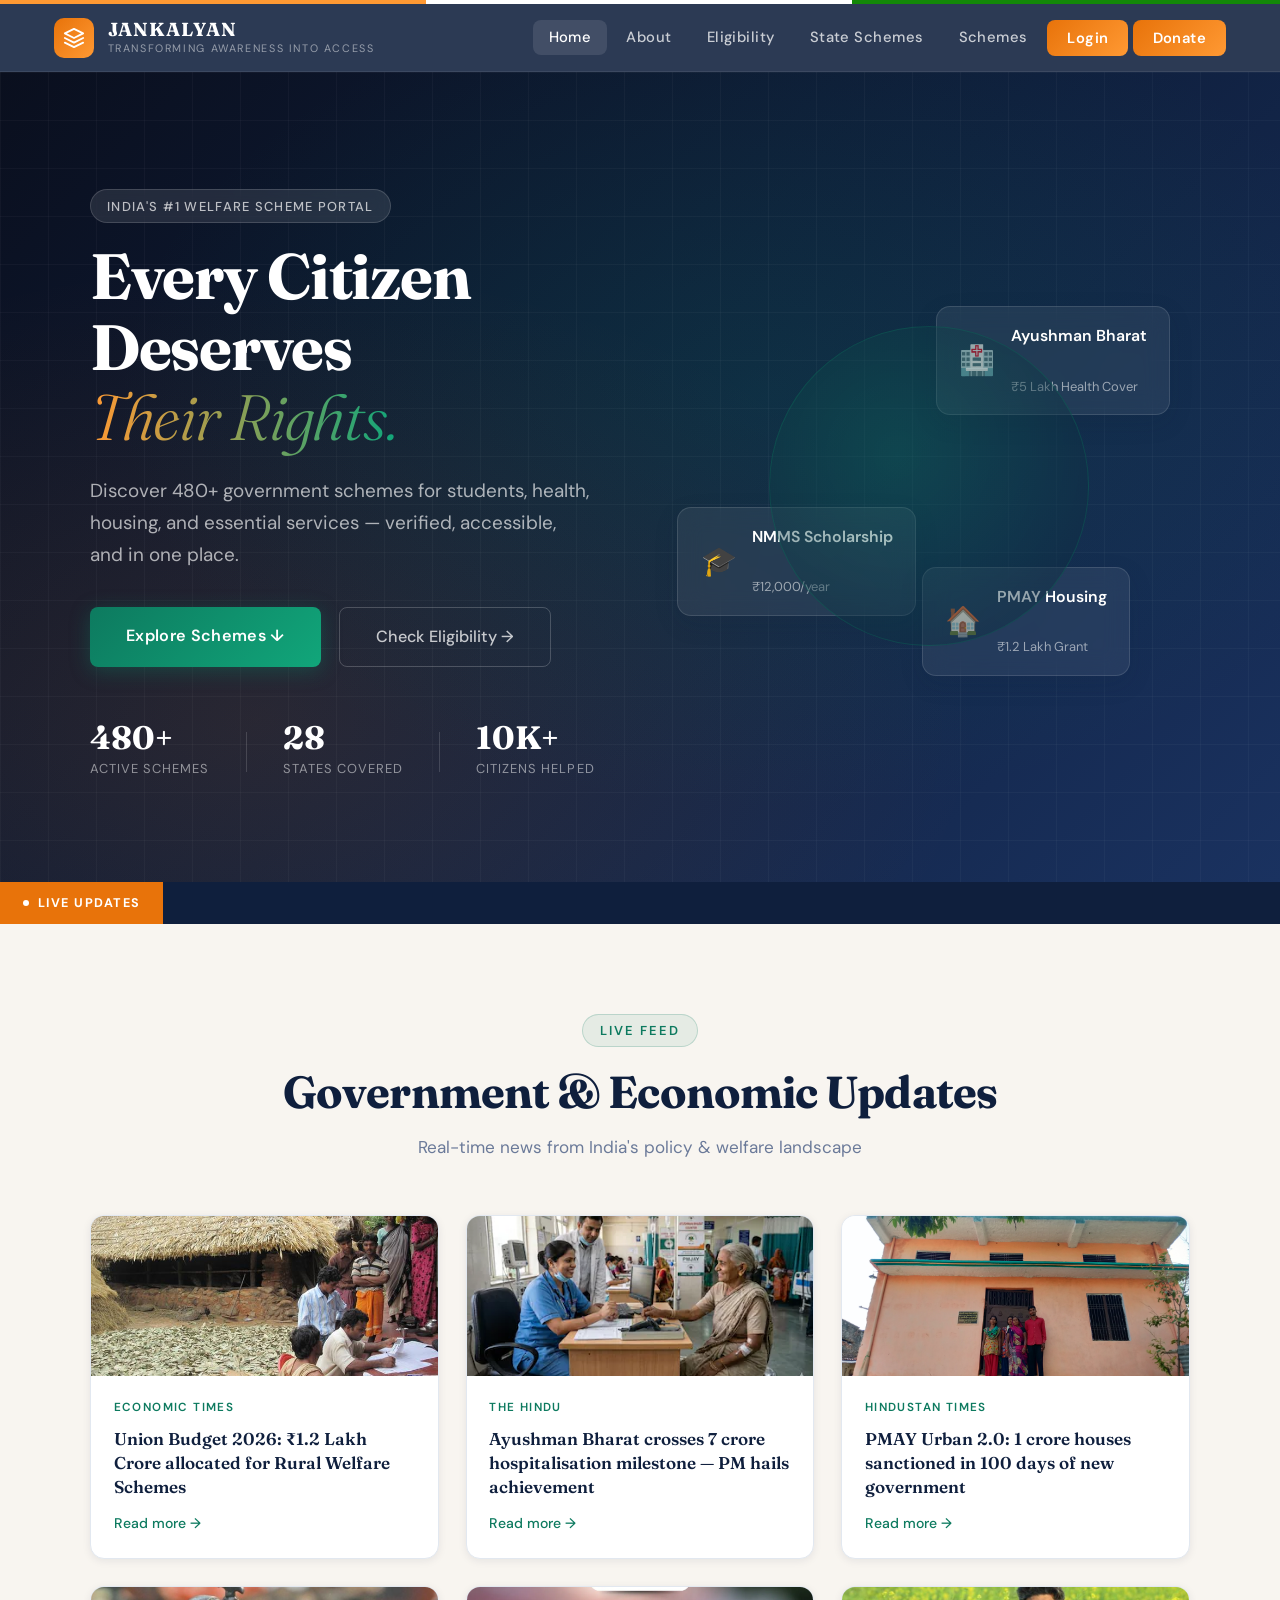
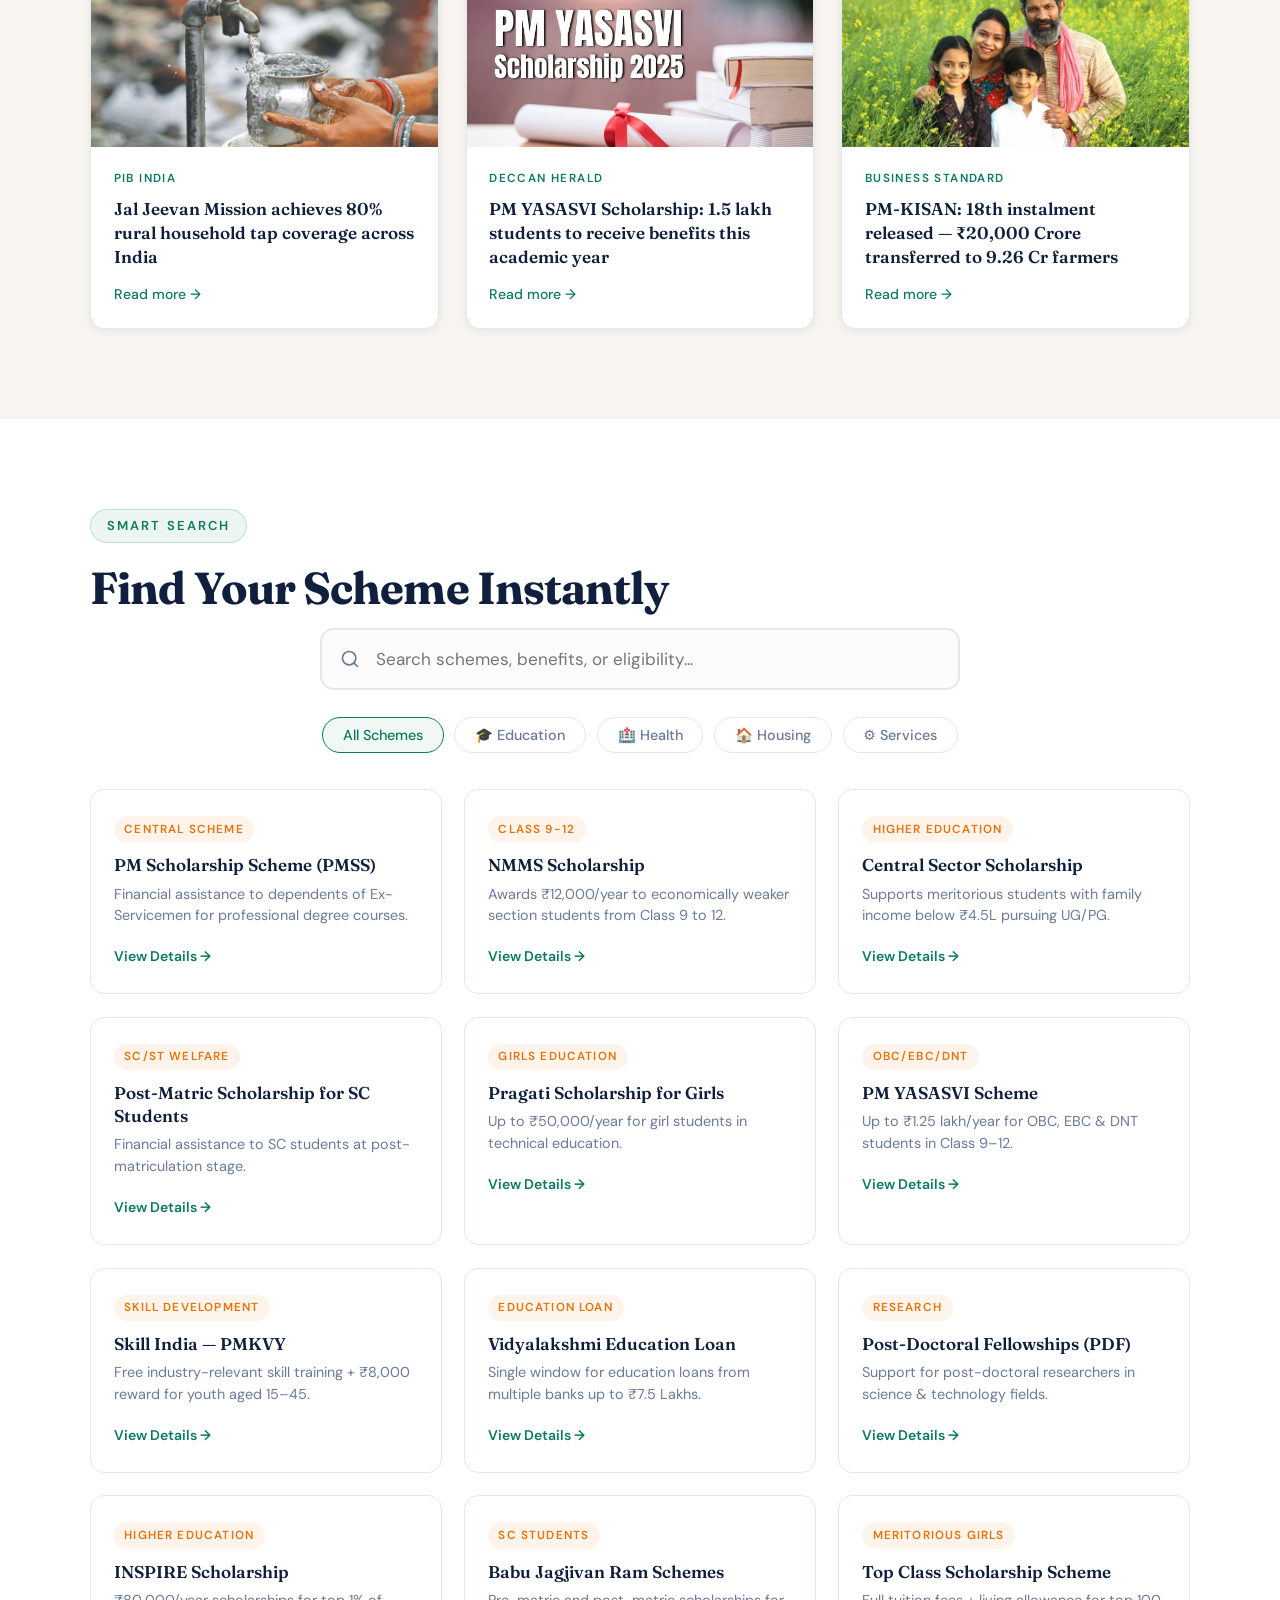
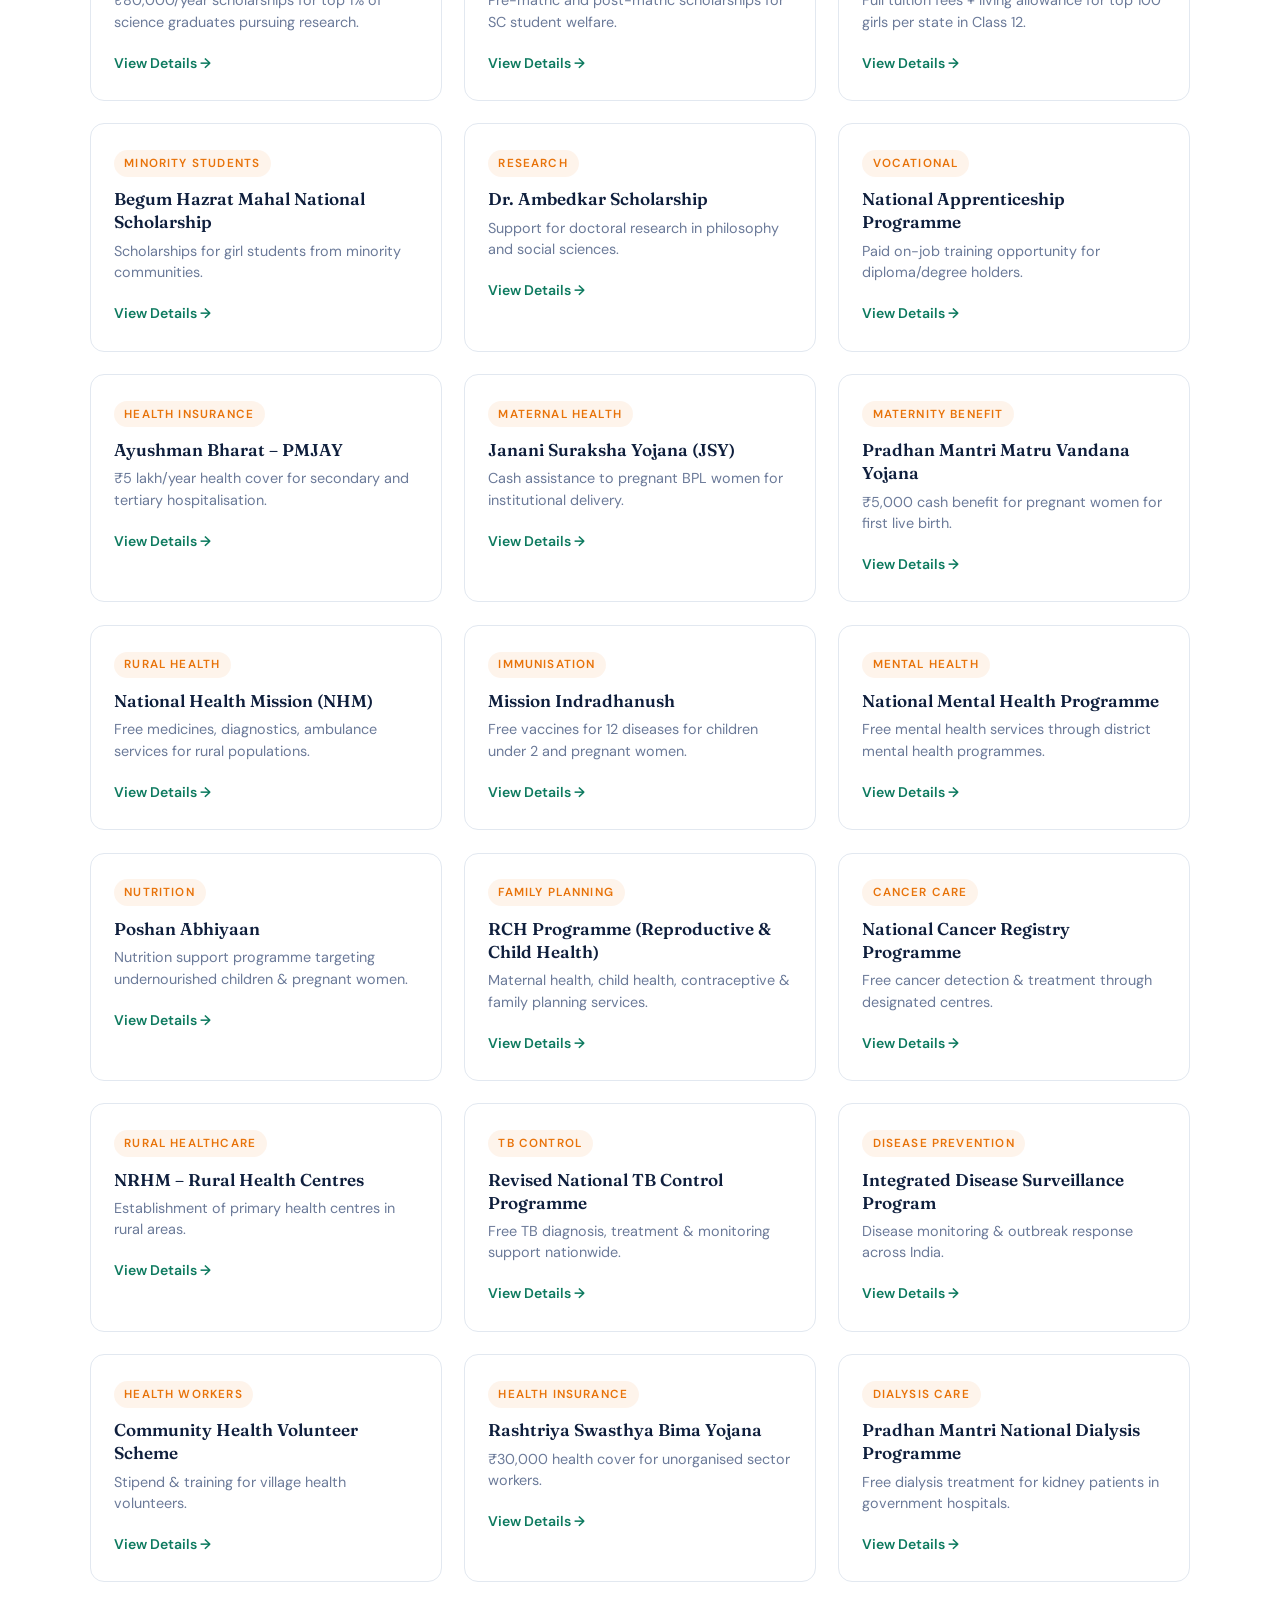
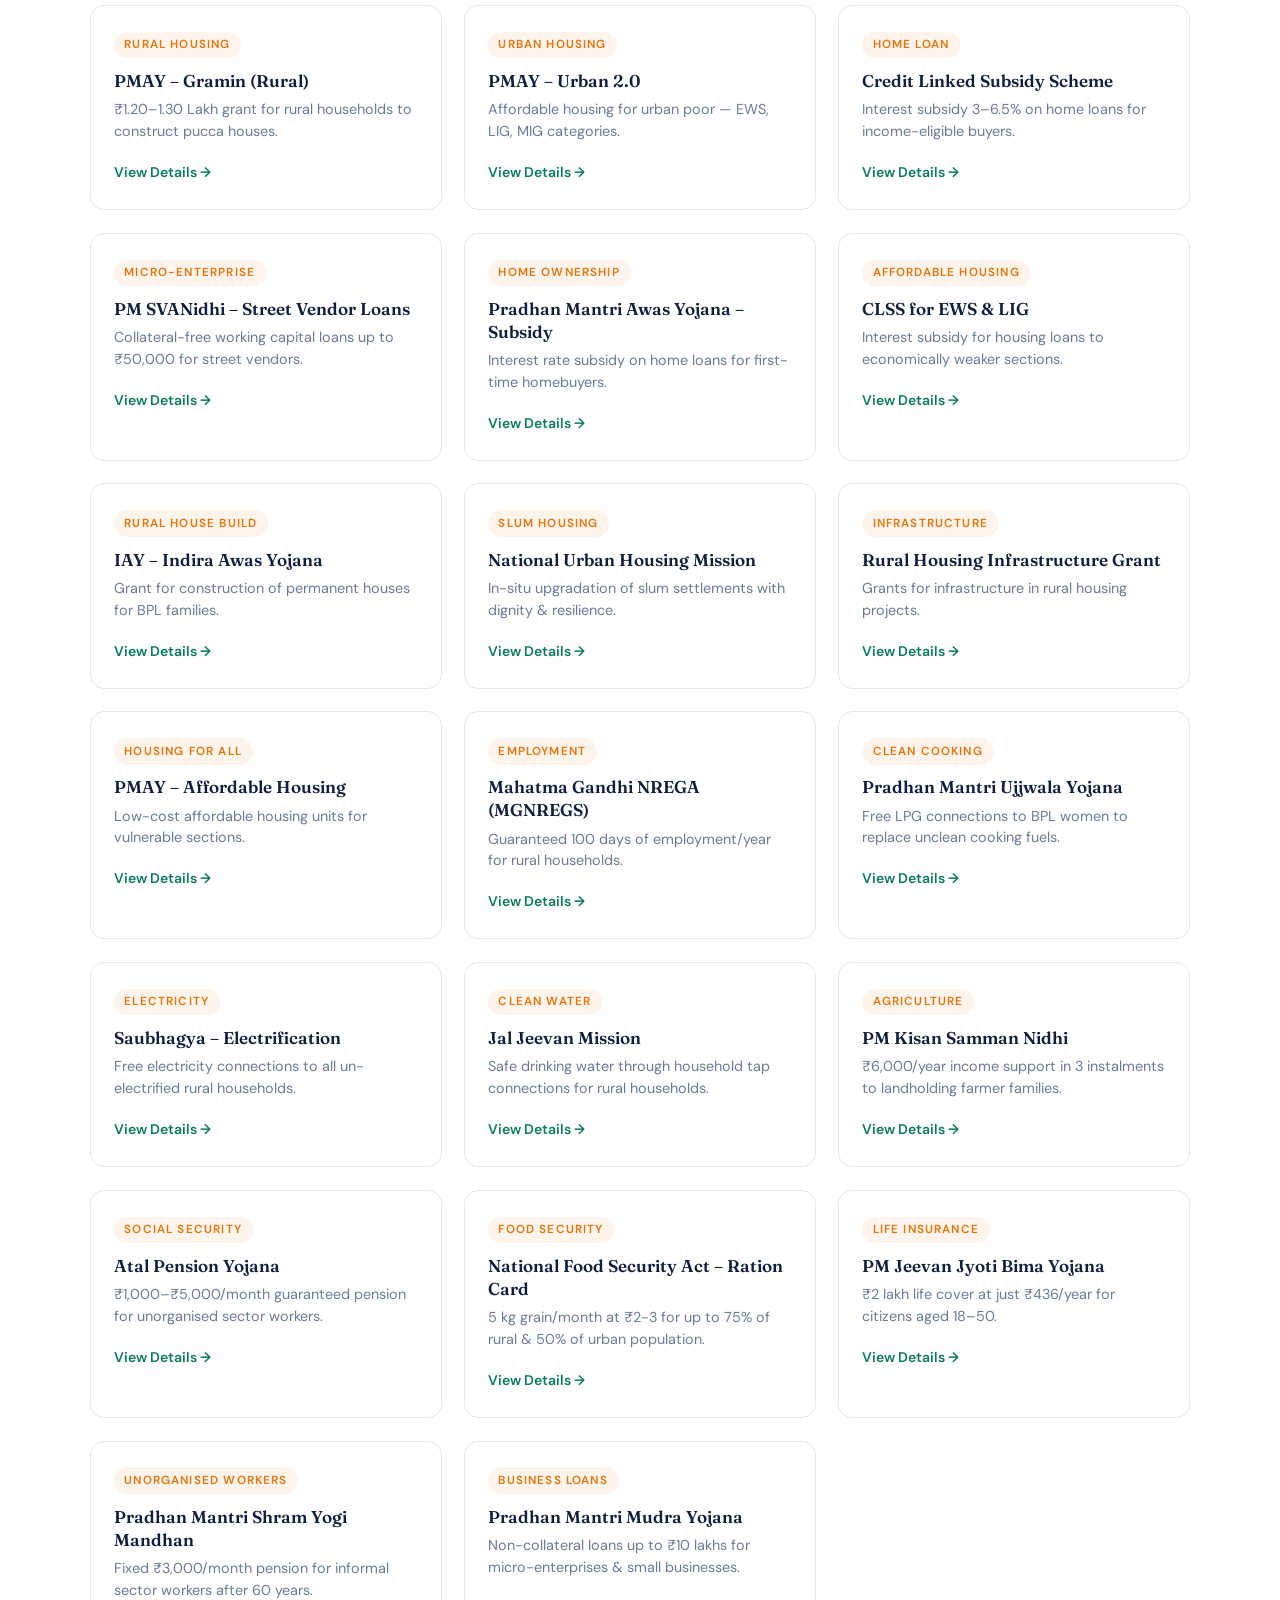
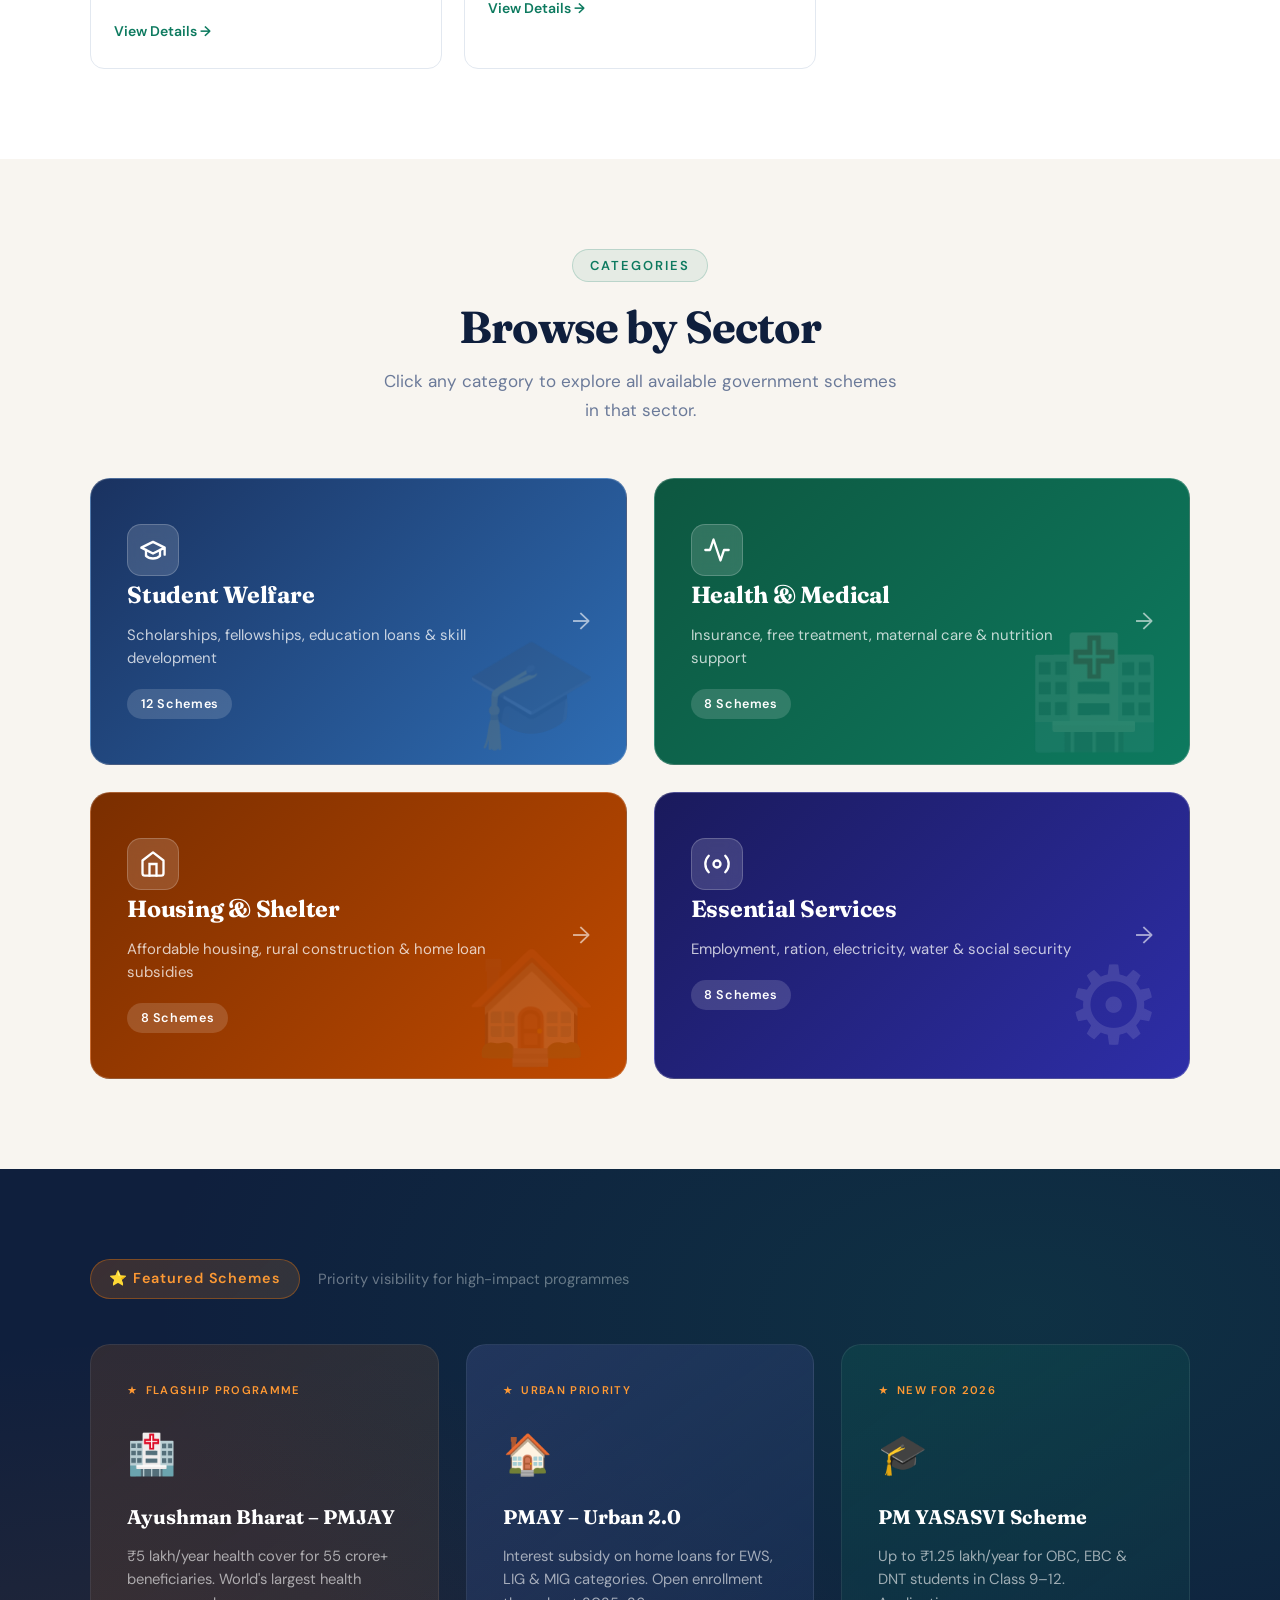
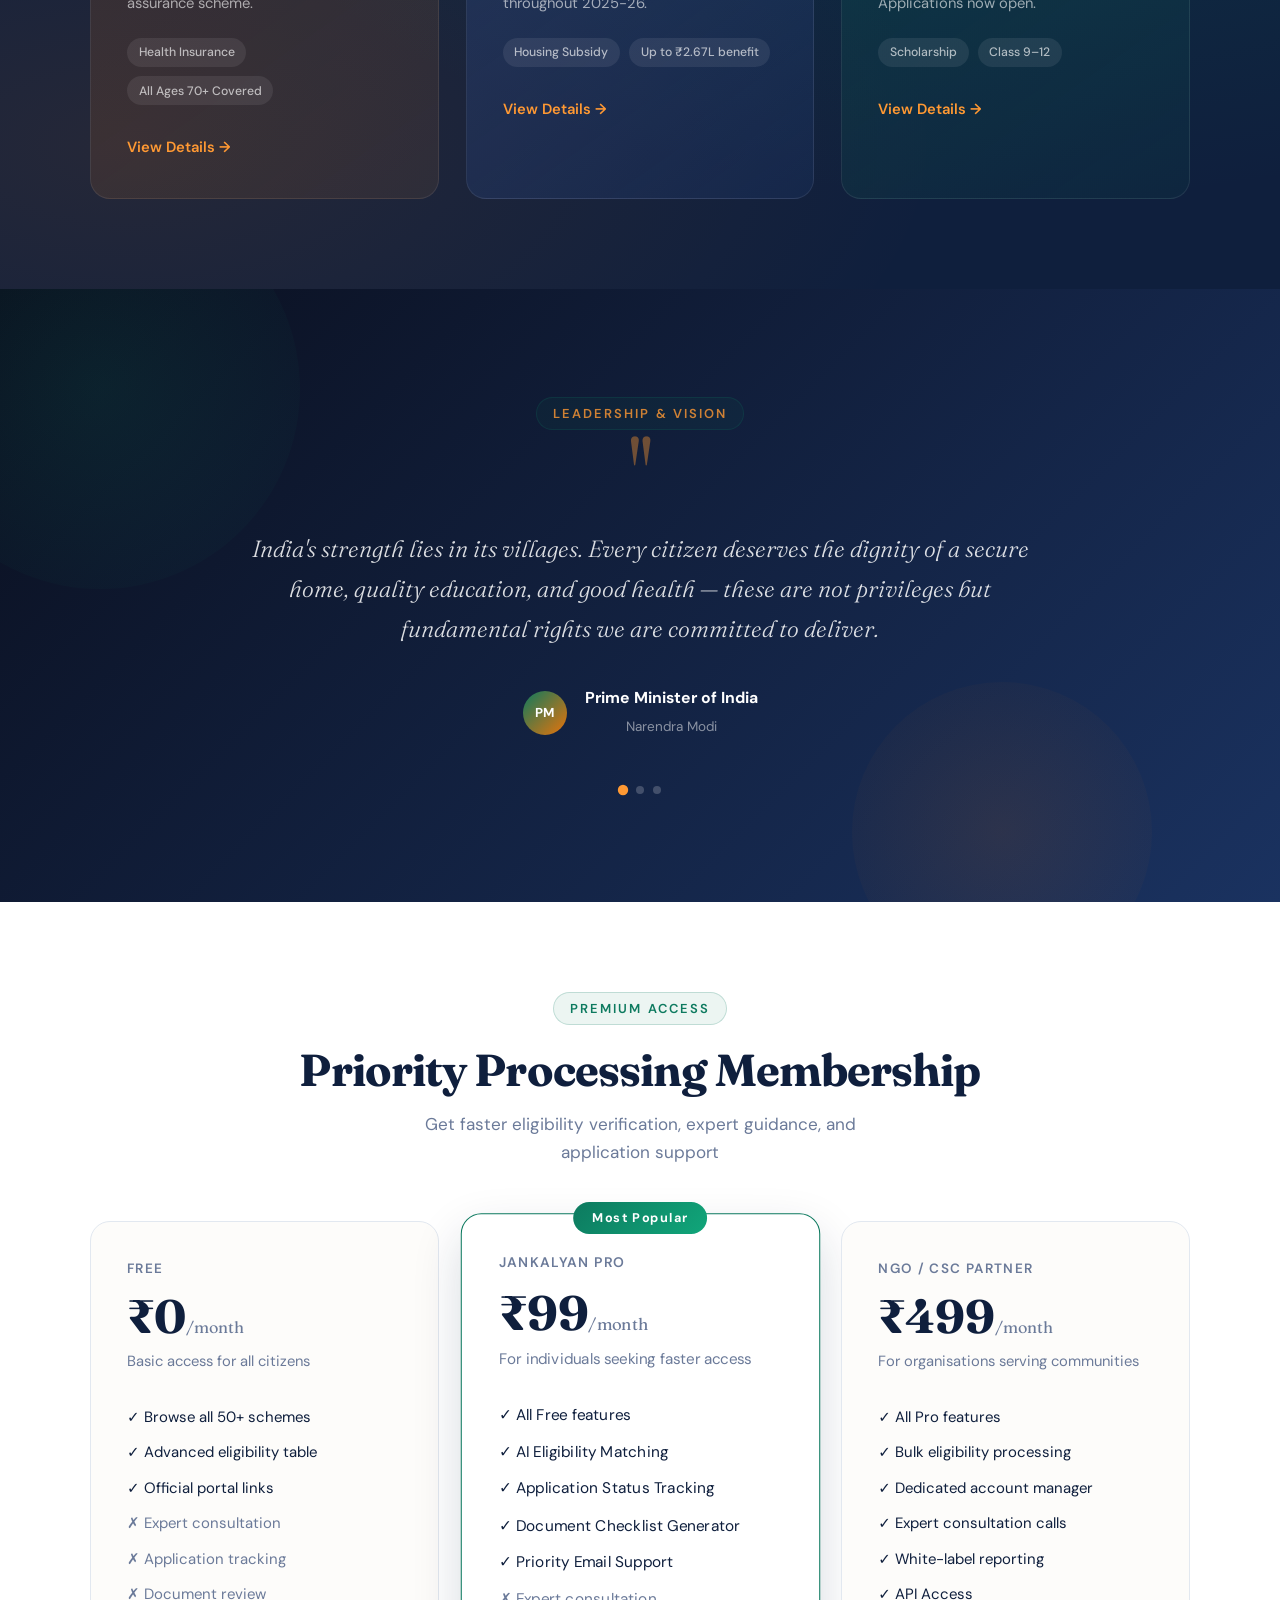
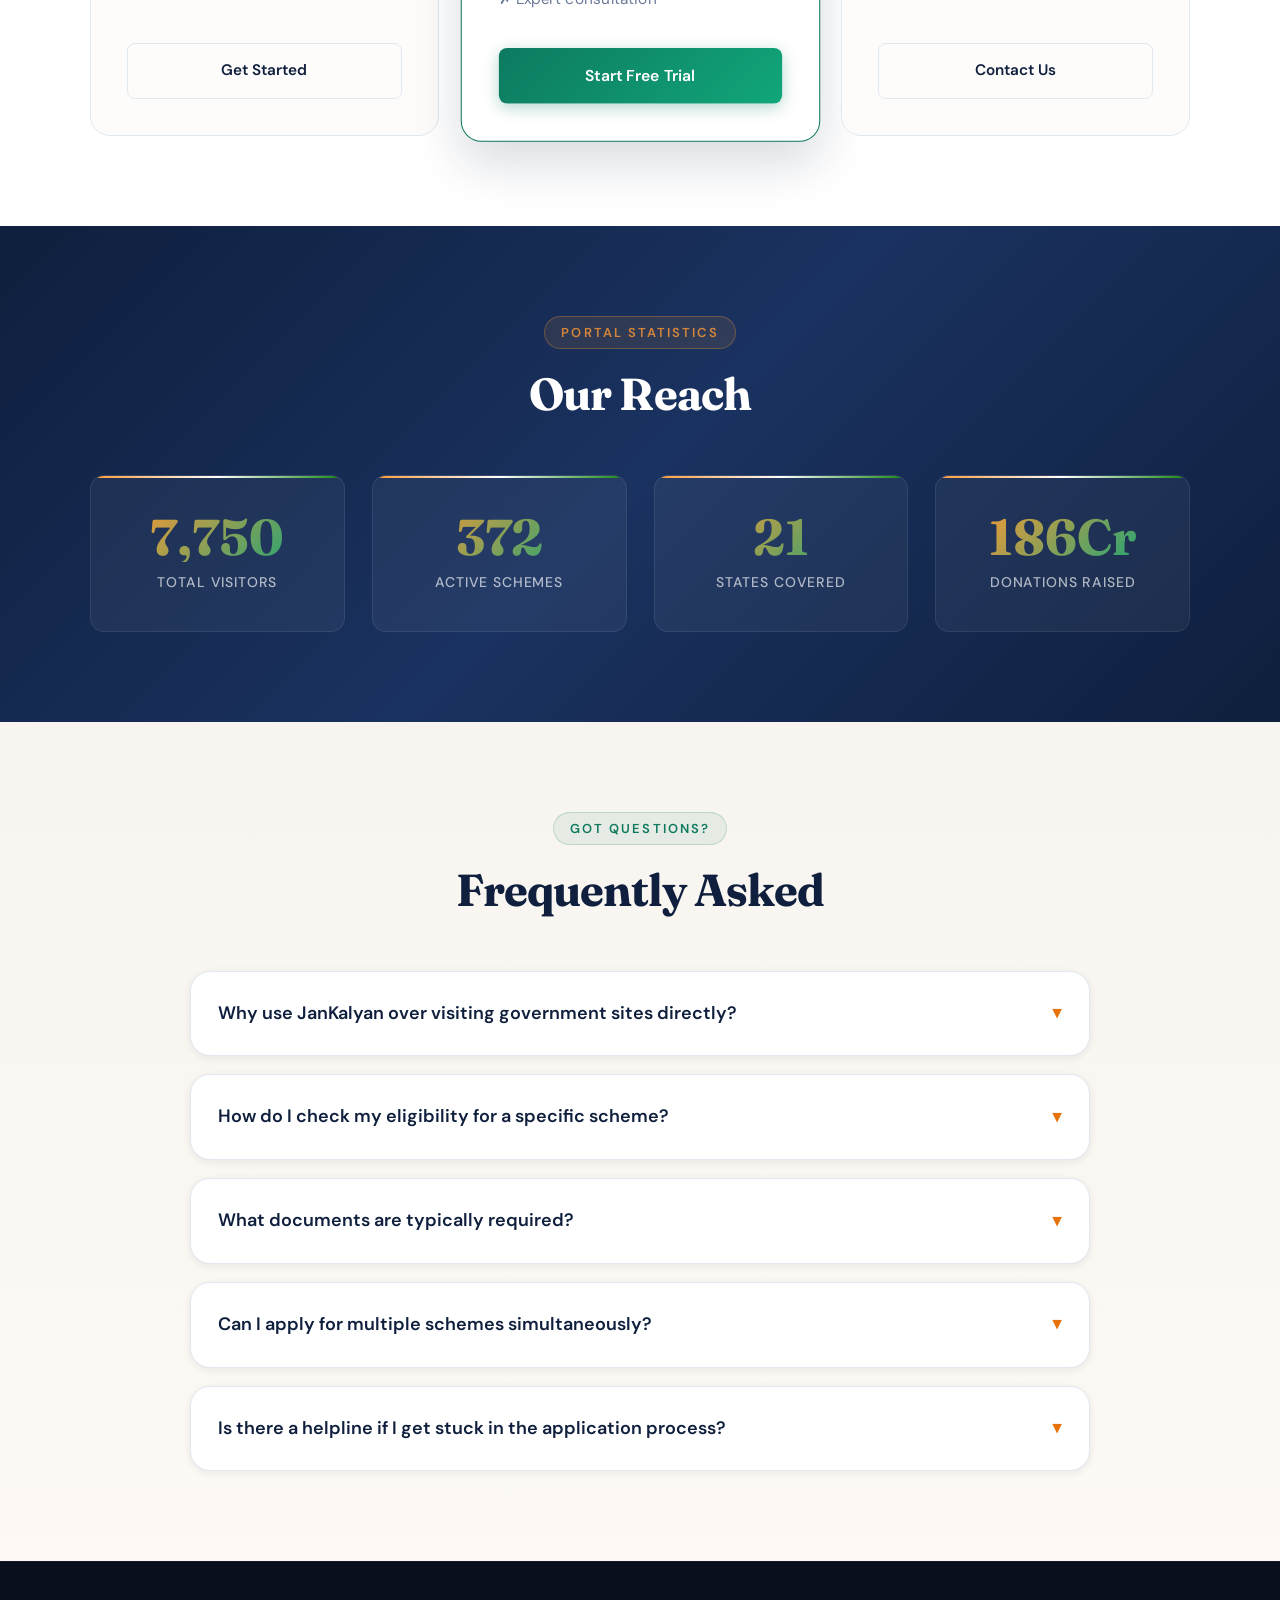
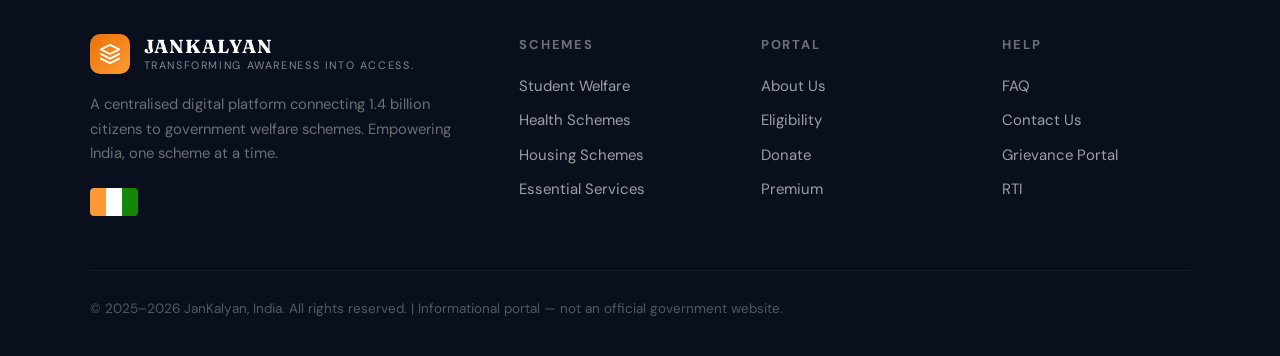
==== commit 3fcfb945: "Minor changes" ====
--- a/index.html
+++ b/index.html
@@ -1,12 +1,3 @@
-<!--
-  ╔══════════════════════════════════════════════════════════════════════╗
-  ║  PROJECT: JANKALYAN - Government Welfare Schemes Portal             ║
-  ║  PURPOSE: Help Indians discover & access 480+ government schemes    ║
-  ║  CATEGORIES: Education, Health, Housing, Services & Employment      ║
-  ║  FEATURES: Search, Eligibility Check, State-wise Schemes, Login      ║
-  ║  BUILT WITH: HTML5, CSS3, Vanilla JavaScript                        ║
-  ╚══════════════════════════════════════════════════════════════════════╝
--->
 
 <!DOCTYPE html>
 <html lang="en">
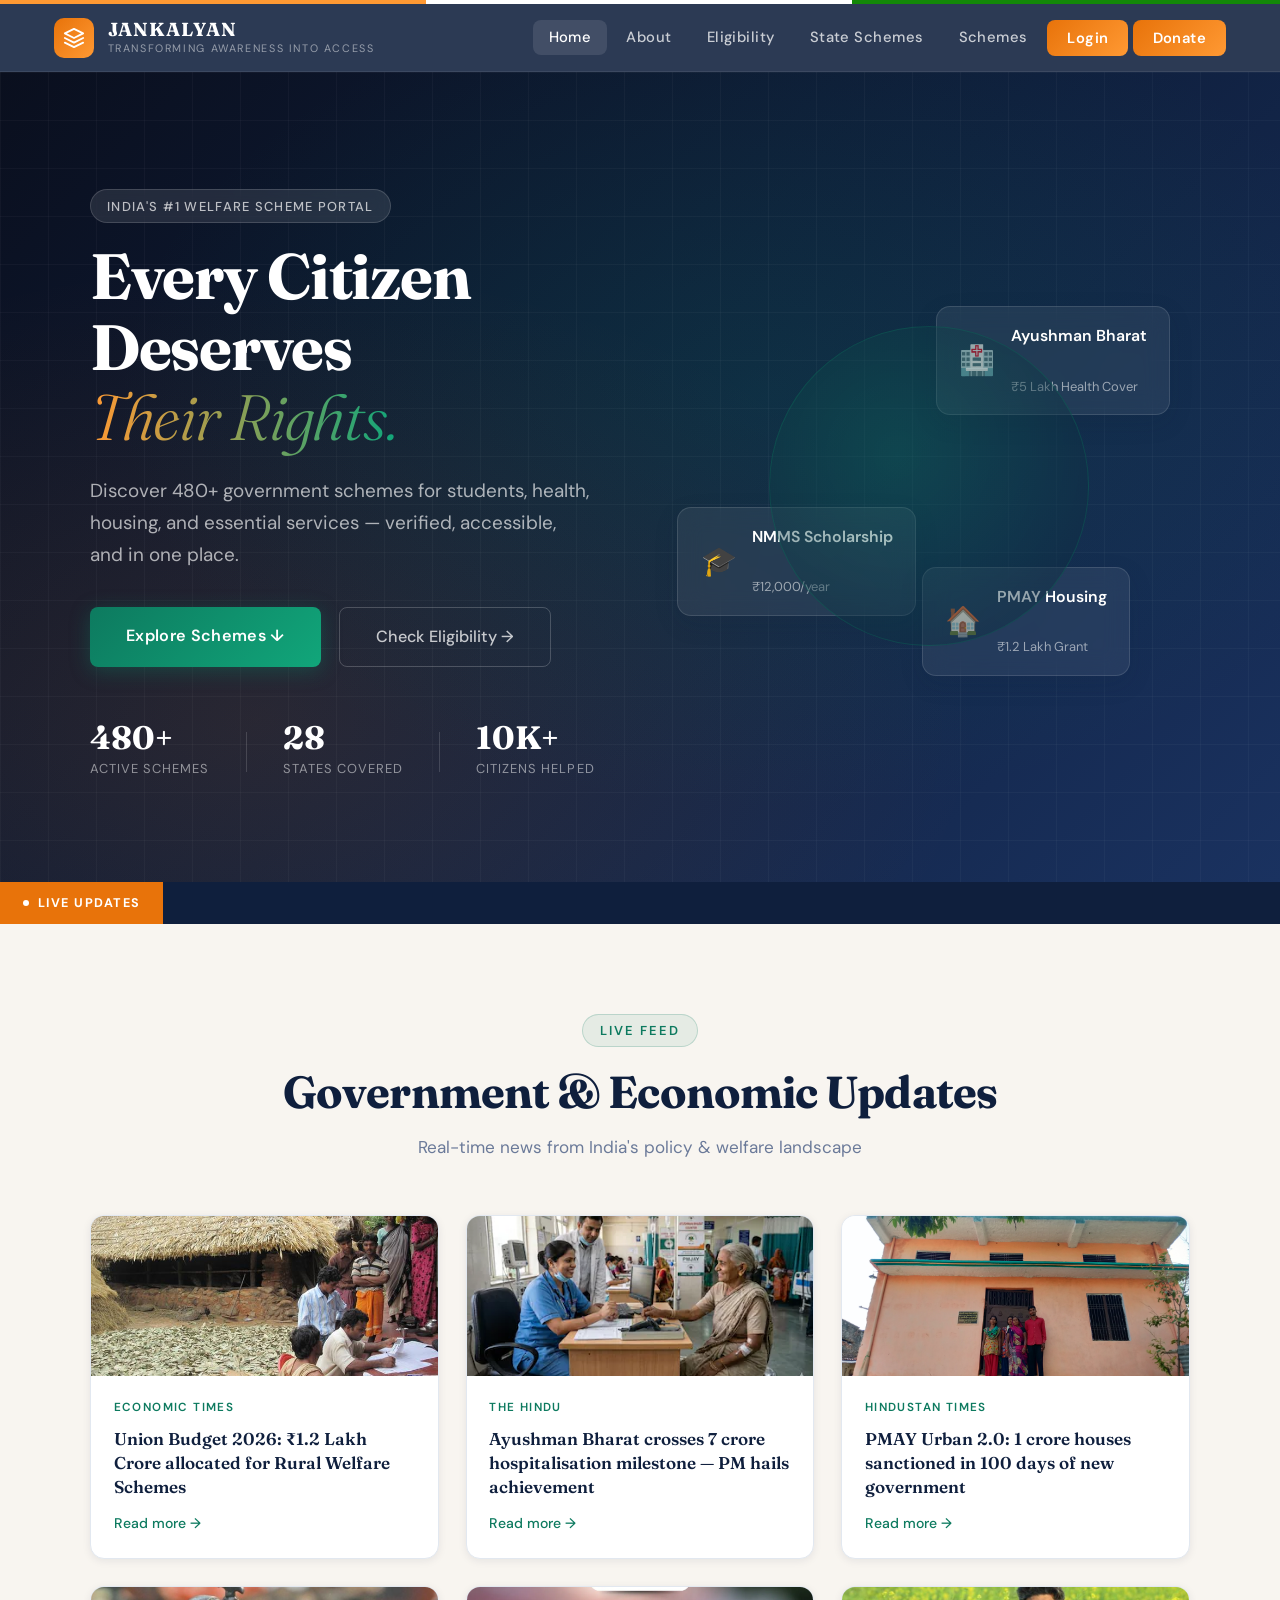
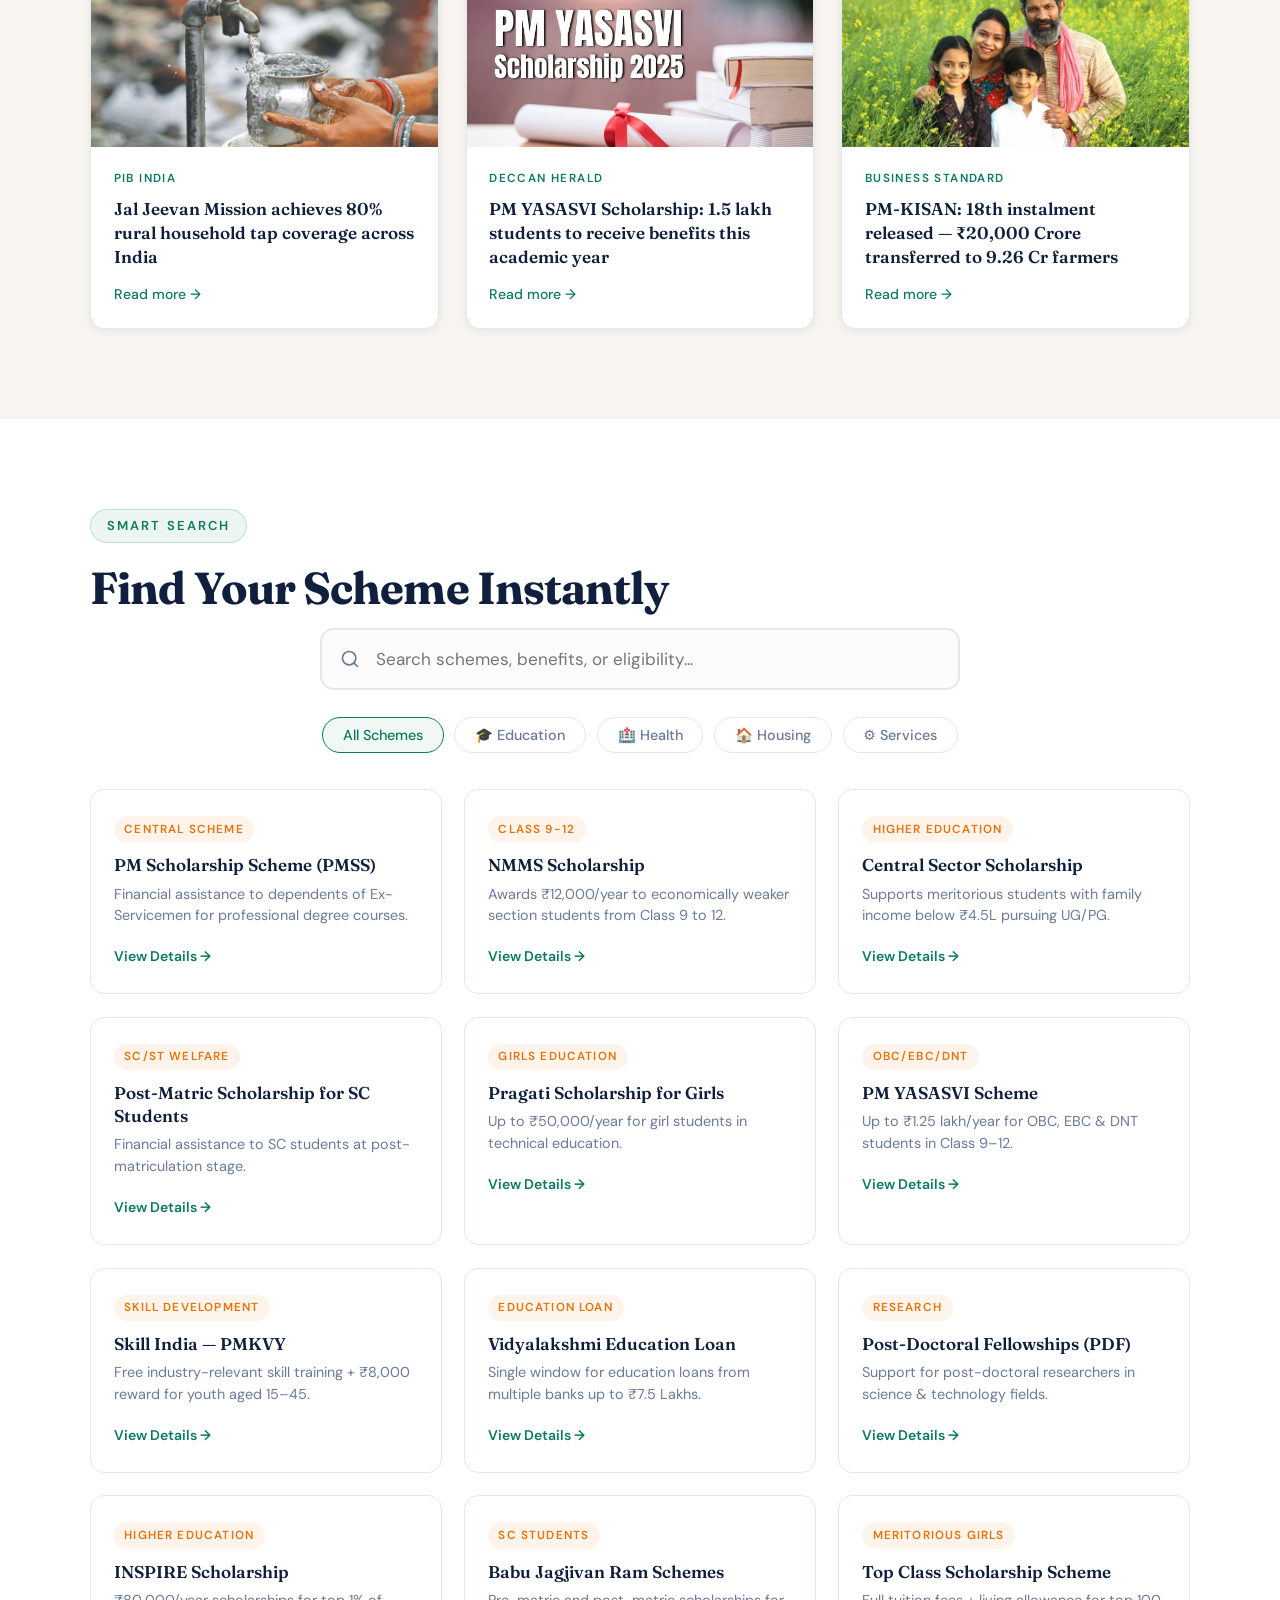
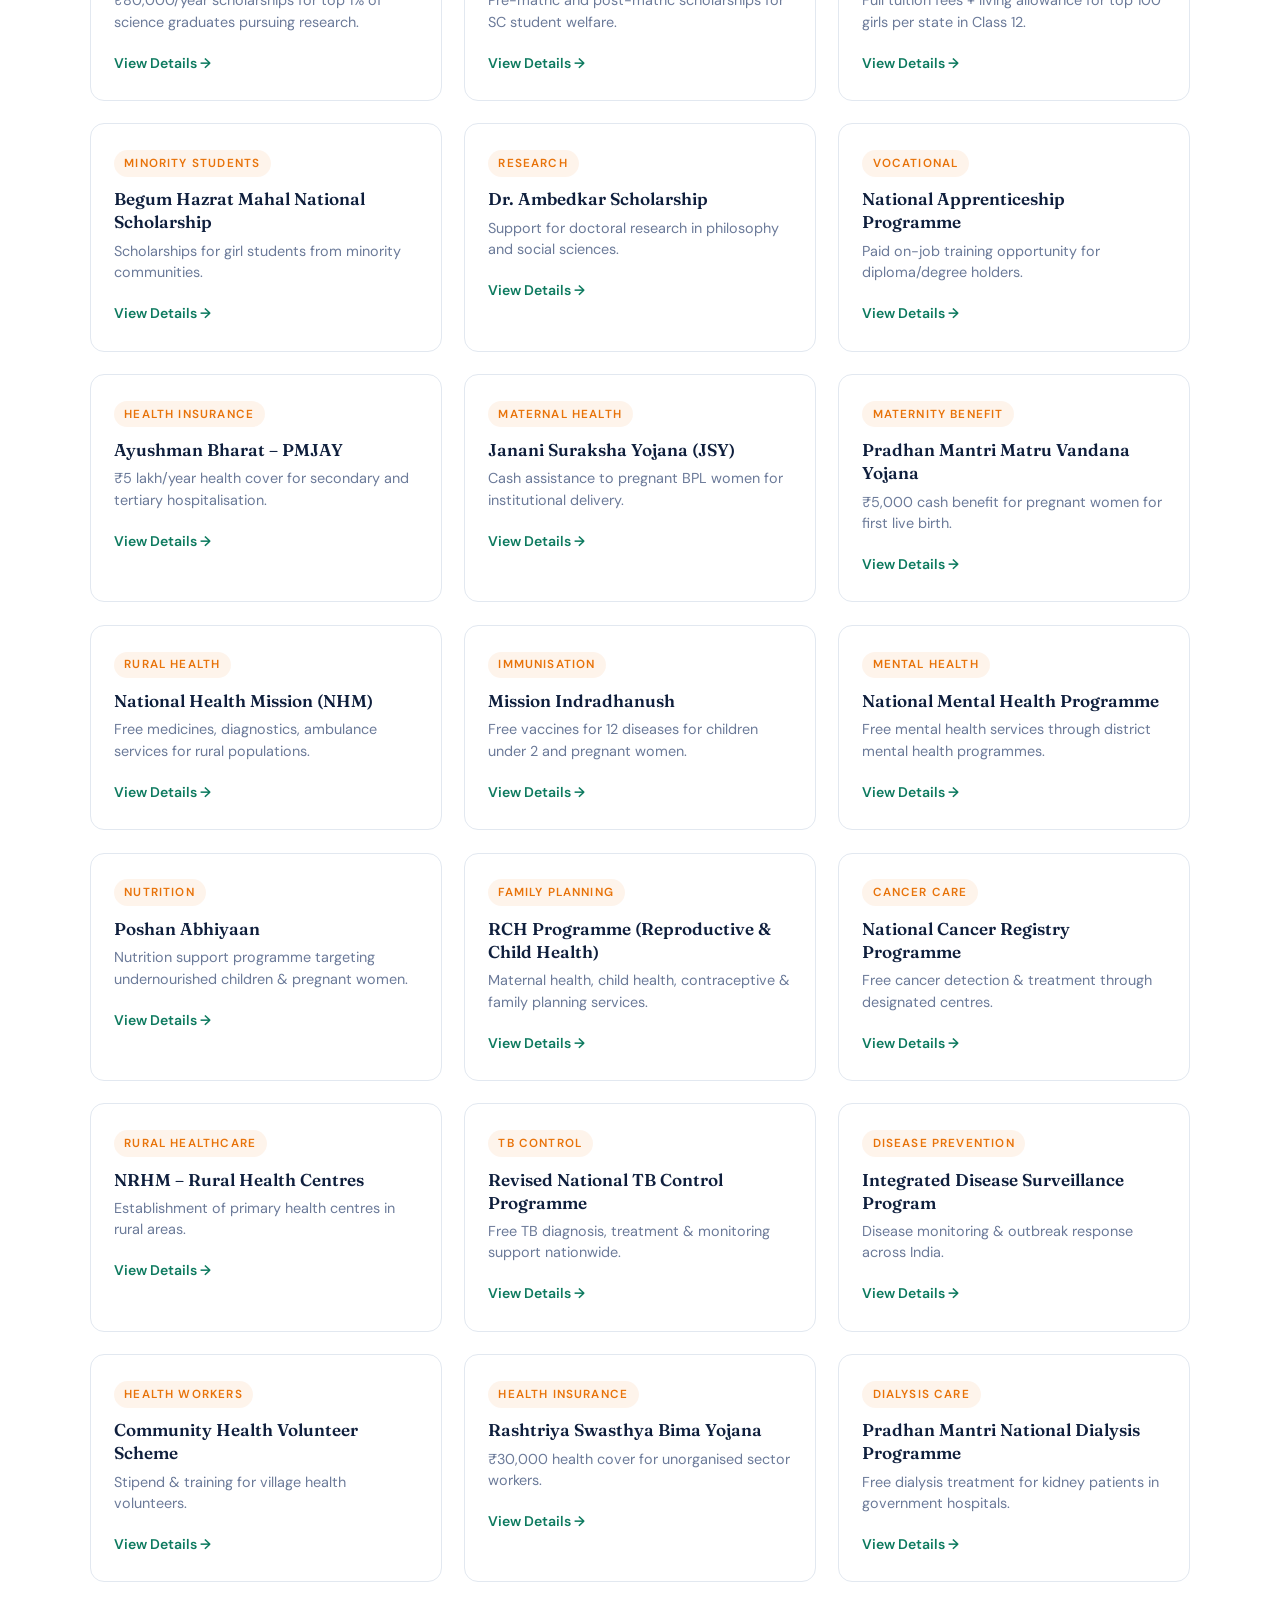
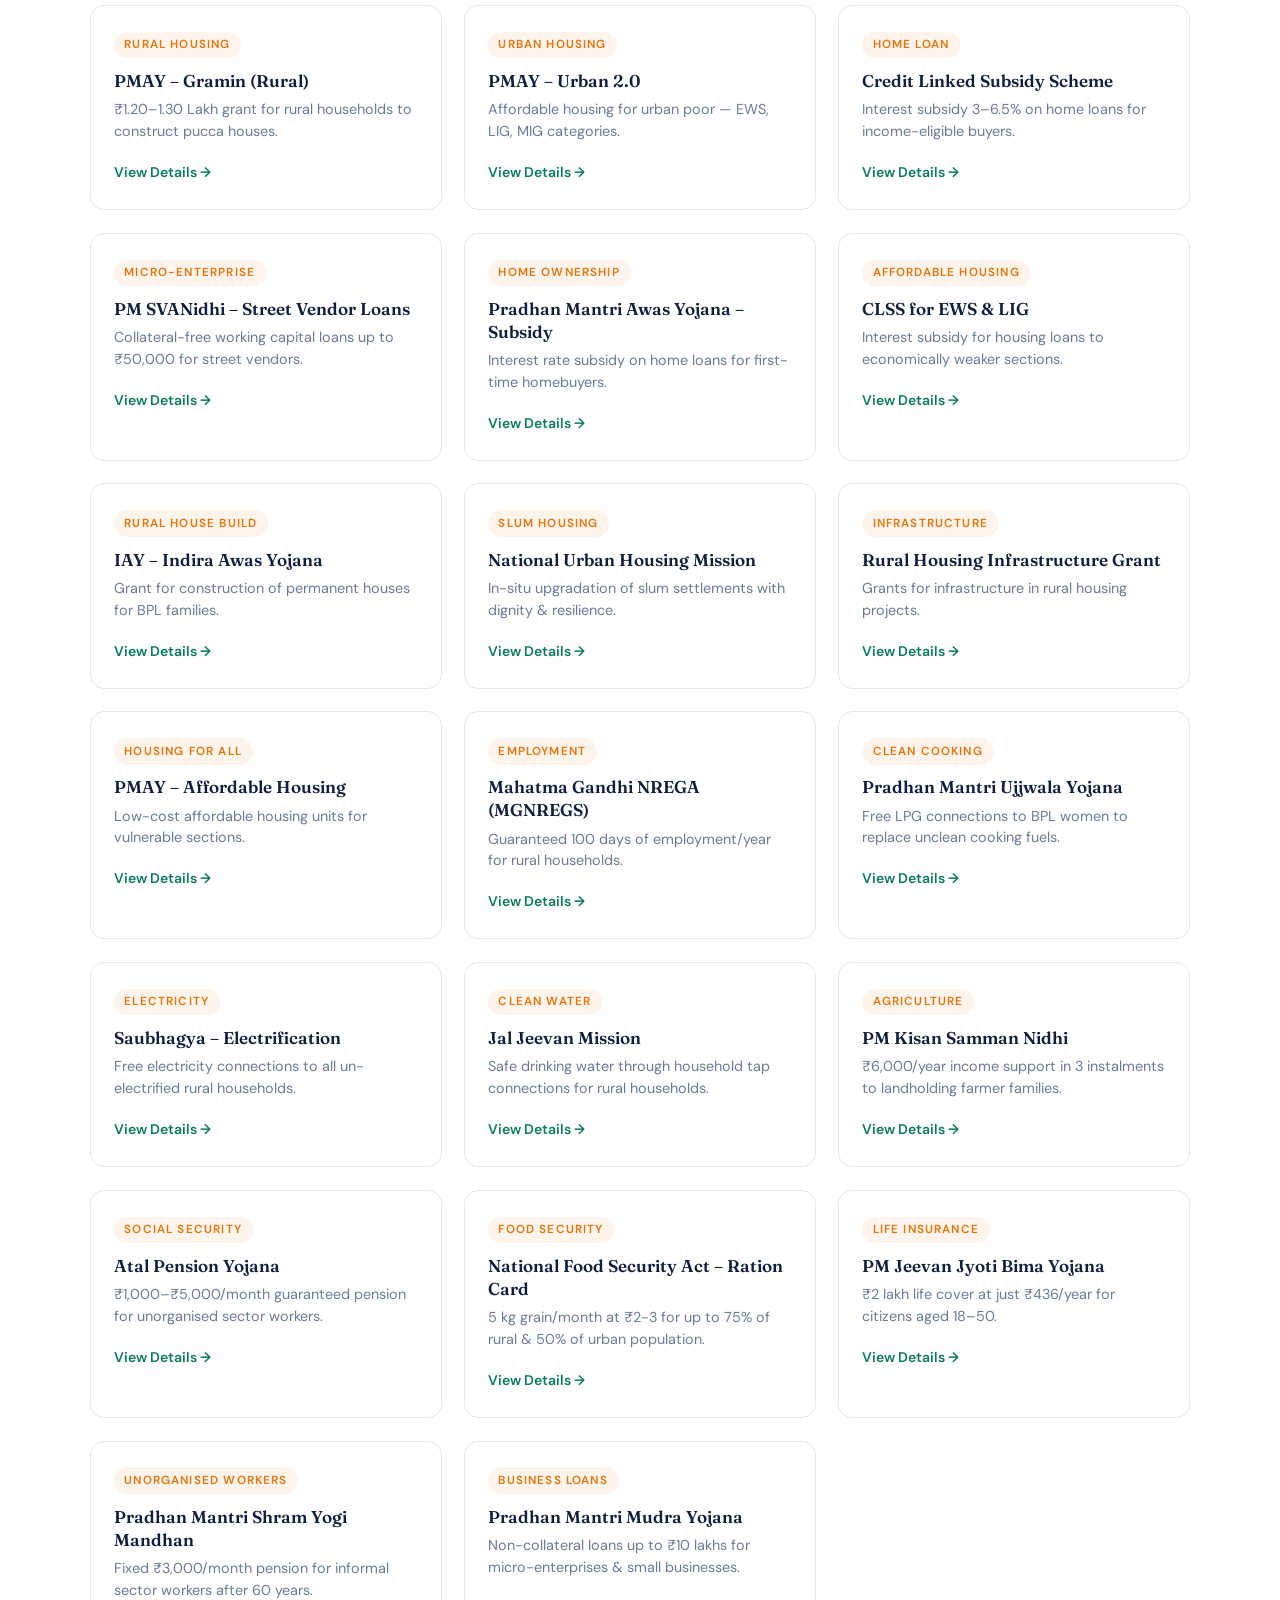
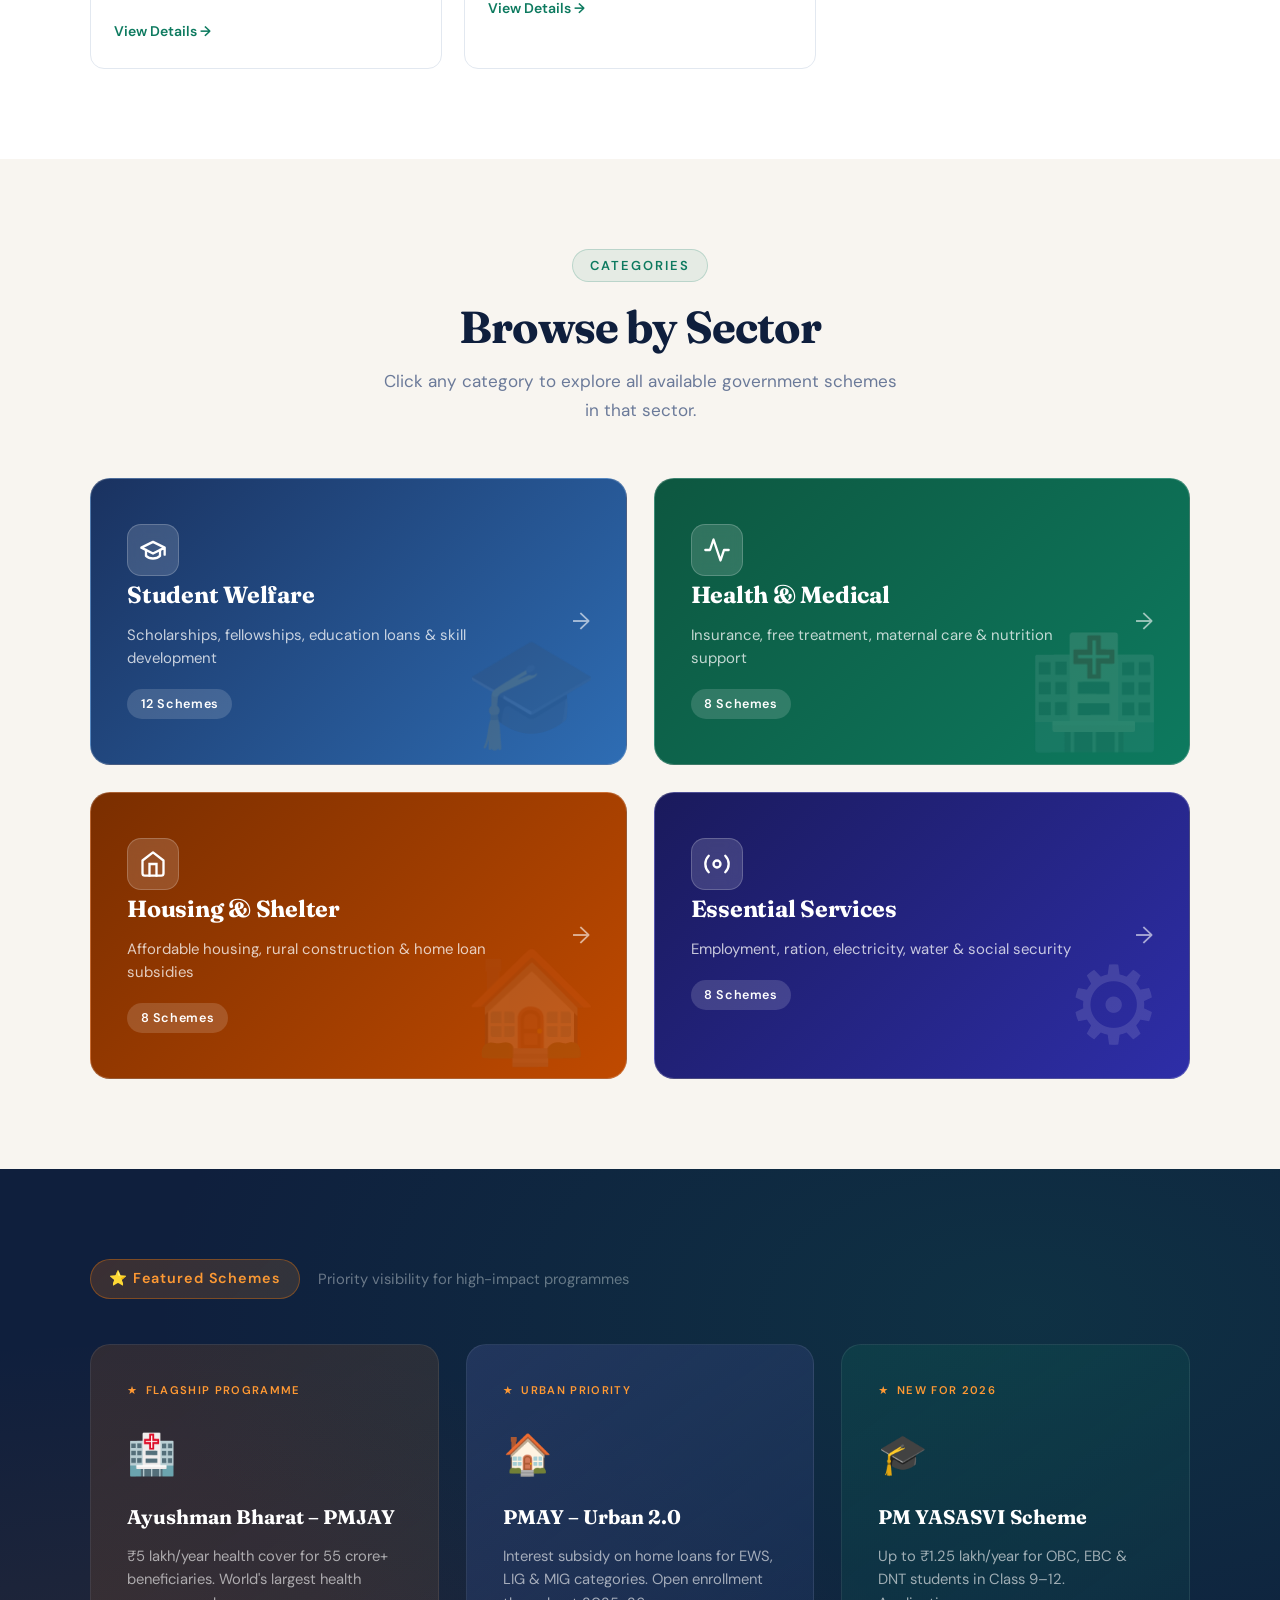
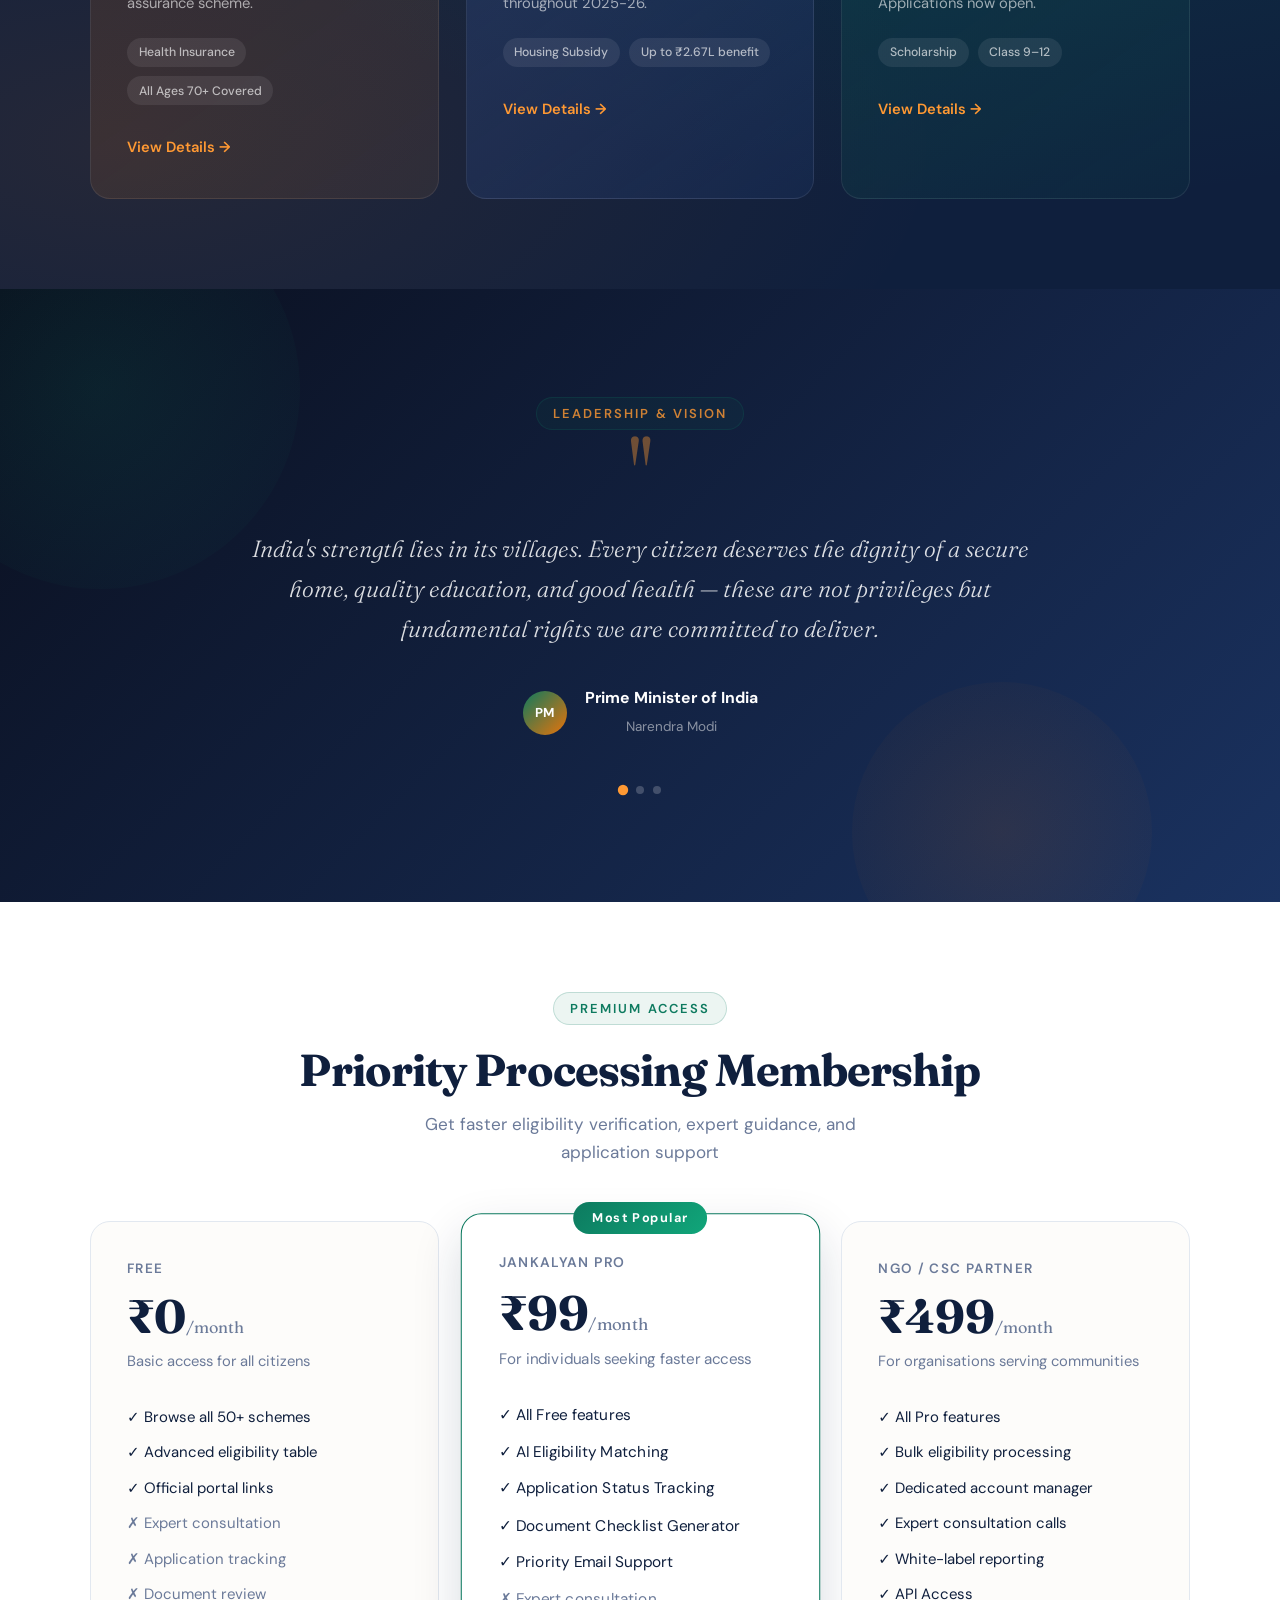
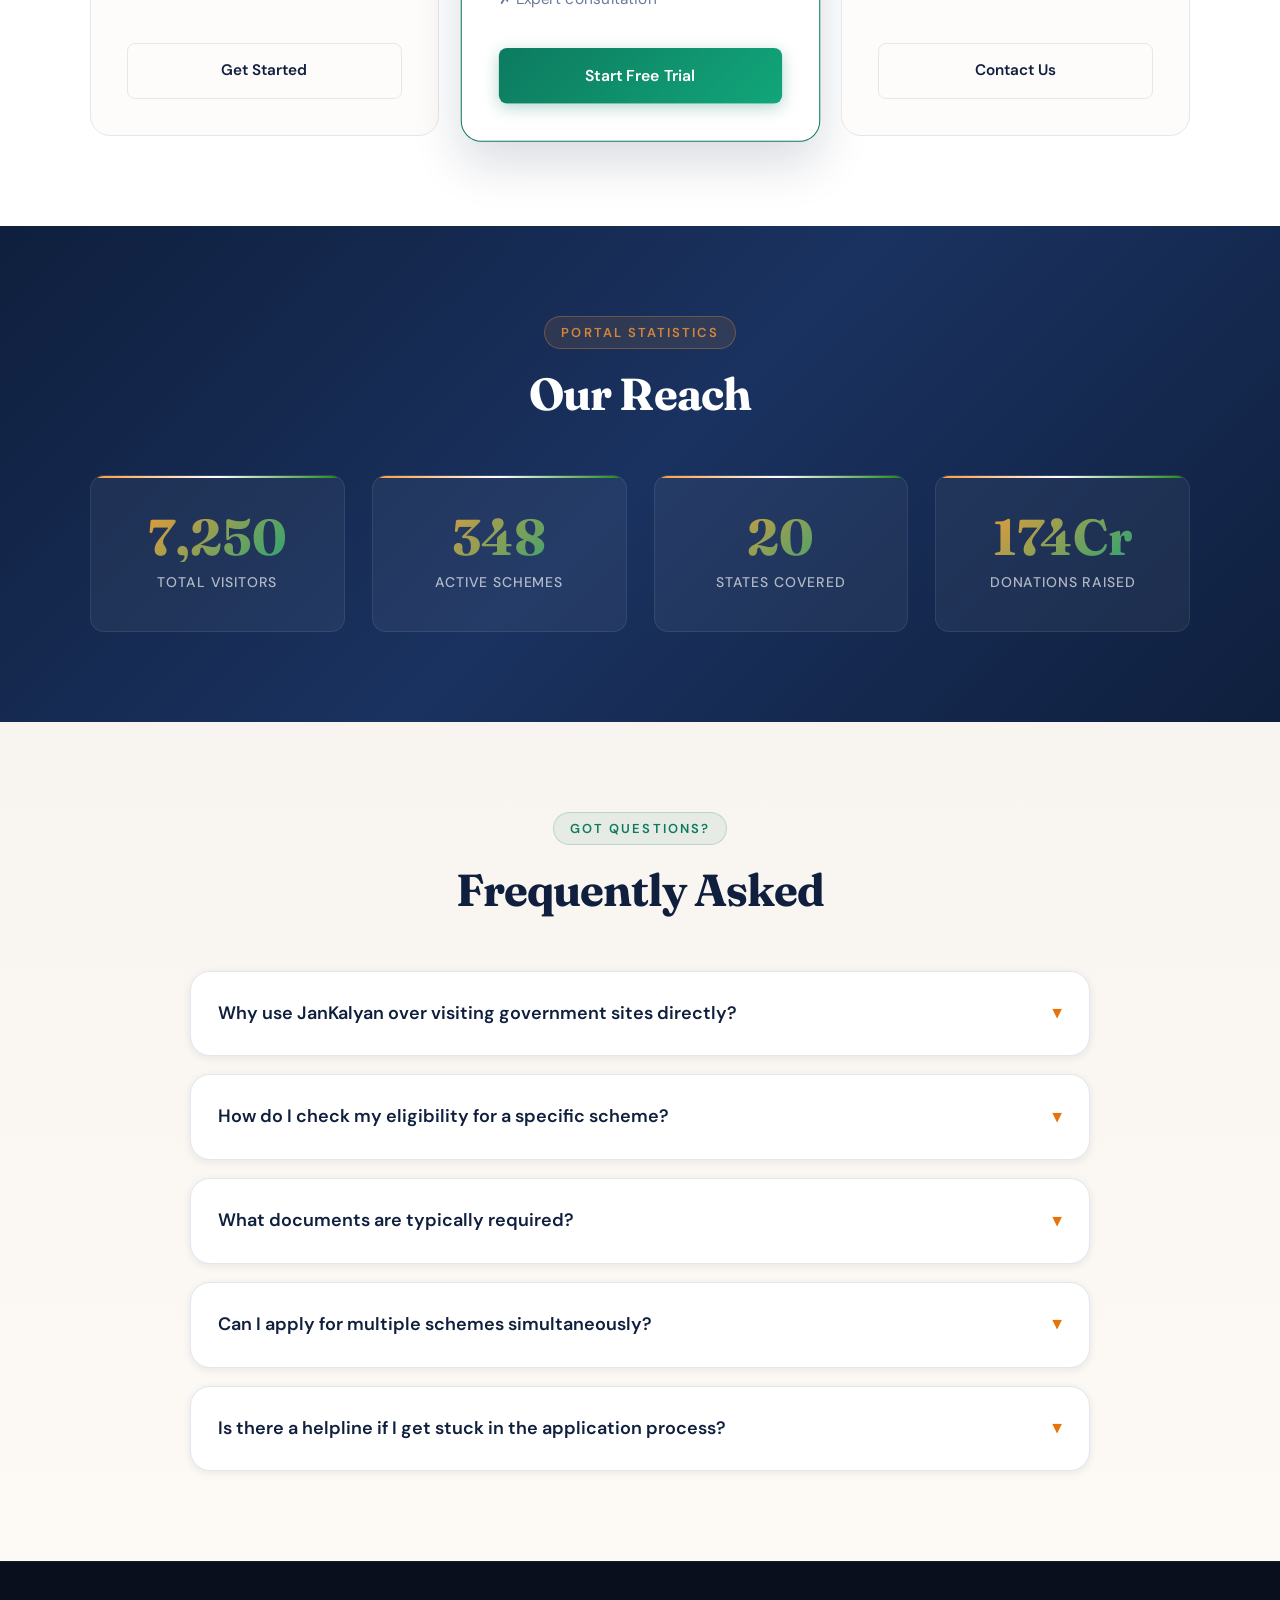
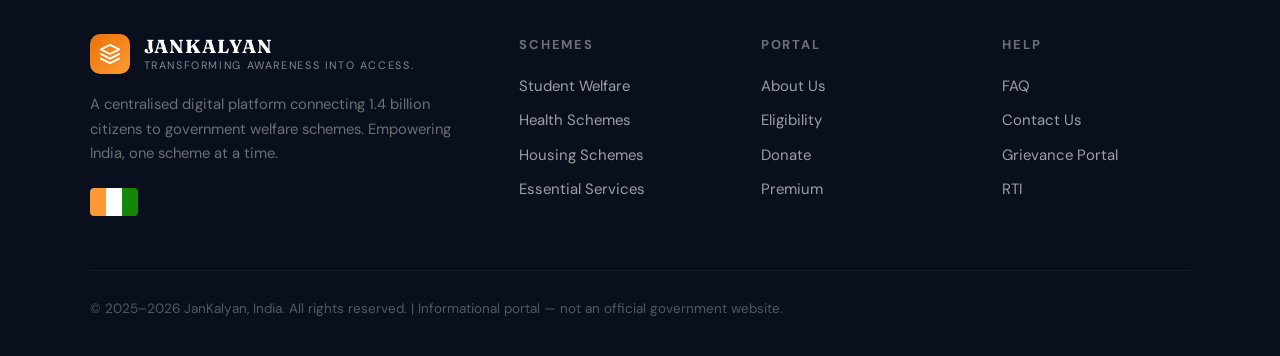
==== commit 1b717c17: "small change" ====
--- a/index.html
+++ b/index.html
@@ -2,24 +2,20 @@
 <!DOCTYPE html>
 <html lang="en">
 <head>
-  <!-- Meta tags - Ye sab browser ko batate hain ki ye page kaisi hai -->
   <meta charset="UTF-8" />
   <meta name="viewport" content="width=device-width, initial-scale=1.0">
   <title>JANKALYAN — Transforming Awareness into Access</title>
   <link rel="icon" type="image/x-icon" href="favicon.ico">
-  <!-- CSS file - ye styling ke liye hai -->
   <link rel="stylesheet" href="style.css" />
-  <!-- Google Fonts - beautiful fonts import kar rahe hain -->
   <link rel="preconnect" href="https://fonts.googleapis.com">
   <link href="https://fonts.googleapis.com/css2?family=Fraunces:ital,wght@0,300;0,600;0,700;0,900;1,300;1,700&family=DM+Sans:wght@300;400;500;600&display=swap" rel="stylesheet">
 </head>
 <body>
 
-  <!-- Tricolor Bar - India ka national flag colors show karte hain (saffron, white, green) -->
+  <!-- Tricolor Bar  -->
   <div class="tricolor-bar"></div>
 
-  <!-- Glassmorphism Navbar - Navigation bar jo page ke top par rehta hai (sticky)
-       Ye menu contain karta hai: Home, About, Eligibility, Schemes, Login, Donate -->
+  <!--  Glassmorphism Navbar  -->
   <nav class="navbar" id="navbar">
     <a href="index.html" class="nav-brand">
       <div class="nav-emblem">
@@ -45,8 +41,8 @@
     </ul>
   </nav>
 
-  <!-- Hero Section - Ye main landing area hai jo sabse pehle dikh ta hai
-       Ismein tagline, buttons, aur scheme cards hote hain -->
+  <!-- Hero Section - -->
+       
   <section class="hero">
     <div class="hero-bg-grid"></div>
     <div class="hero-content">
--- a/style.css
+++ b/style.css
@@ -1,106 +1,84 @@
-/* ============================================================
-   JANKALYAN — CSS Styling / डिजाइन की फाइल
-   
-   PURPOSE: Style all HTML elements with modern design
-   मकसद: सभी elements को सुंदर बनाना
-   
-   DESIGN SYSTEM:
-   - Colors: Navy (dark blue), emerald (green), saffron (orange)
-   - Fonts: Fraunces (headings), DM Sans (body text)
-   - Layout: Responsive (works on mobile, tablet, desktop)
-   - Style: Premium, trust-based, professional
-   
-   SECTIONS:
-   1. CSS Variables (colors, shadows, spacing)
-   2. Base styles (reset, body, links)
-   3. Navbar (navigation bar)
-   4. Hero section (main banner)
-   5. Cards & components
-   6. Responsive design
-   
-   NOTE: Mobile-first approach - फिर बड़े screens के लिए
-   ============================================================ */
+
 
 @import url('https://fonts.googleapis.com/css2?family=Fraunces:ital,wght@0,300;0,600;0,700;0,900;1,300;1,700&family=DM+Sans:opsz,wght@9..40,300;9..40,400;9..40,500;9..40,600&display=swap');
 
-/* ── CSS VARIABLES / रंग और डिजाइन settings ── */
-/* ये variables सारे page में reusable हैं */
+/* ── CSS VARIABLES */
 :root {
-  /* PRIMARY COLORS - मुख्य रंग */
-  --navy:        #0F1F3D;      /* गहरा नीला - main text color */
-  --navy-mid:    #1A3260;      /* थोड़ा हल्का नीला */
-  --slate:       #2E4170;      /* स्लेट - secondary */
-  --emerald:     #0D7A5F;      /* हरा - accent color */
-  --emerald-lt:  #11A67A;      /* हल्का हरा */
-  --saffron:     #E8730A;      /* भारतीय तिरंगे का नारंगी */
-  --saffron-lt:  #FF9933;      /* हल्का नारंगी */
-  --cream:       #F8F5F0;      /* क्रीम - light background */
-  --off-white:   #FDFCFA;      /* बहुत हल्का - page background */
-  --mid-gray:    #6B7A99;      /* मध्यम ग्रे - secondary text */
-  --light-gray:  #EEF1F7;      /* हल्का ग्रे - borders */
-  --border:      #E2E8F0;      /* बॉर्डर का रंग */
-  --white:       #FFFFFF;      /* सफेद */
-  --green:       #138808;      /* तिरंगे का हरा */
-  --dark:        #0A0F1E;      /* बहुत गहरा - almost black */
-
-  /* SHADOWS - हल्की-भारी छायाएं */
+  
+  --navy:        #0F1F3D;      
+  --navy-mid:    #1A3260;      
+  --slate:       #2E4170;     
+  --emerald:     #0D7A5F;      
+  --emerald-lt:  #11A67A;  
+  --saffron:     #E8730A;     
+  --saffron-lt:  #FF9933;    
+  --cream:       #F8F5F0;      
+  --off-white:   #FDFCFA;     
+  --mid-gray:    #6B7A99;      
+  --light-gray:  #EEF1F7;  
+  --border:      #E2E8F0;     
+  --white:       #FFFFFF;      
+  --green:       #138808;      
+  --dark:        #0A0F1E;      
+
+  /* SHADOWS  */
   --shadow-sm:   0 2px 8px rgba(15,31,61,0.08);
   --shadow-md:   0 8px 24px rgba(15,31,61,0.12);
   --shadow-lg:   0 20px 48px rgba(15,31,61,0.16);
   --shadow-xl:   0 32px 64px rgba(15,31,61,0.20);
 
-  /* SPACING - कोने की radius (roundness) */
+  /* SPACING */
   --radius-sm:   8px;
   --radius:      14px;
   --radius-lg:   20px;
   --radius-xl:   28px;
 
-  /* FONTS - टाइपफेस */
+  /* FONTS */
   --font-display: 'Fraunces', Georgia, serif;    /* बड़े headings के लिए */
   --font-body:    'DM Sans', system-ui, sans-serif; /* सामान्य text के लिए */
 
-  /* ANIMATIONS - एनिमेशन की गति */
+  /* ANIMATIONS  */
   --ease:        cubic-bezier(0.4, 0, 0.2, 1);
   --ease-out:    cubic-bezier(0, 0, 0.2, 1);
   --transition:  0.3s var(--ease);
 }
 
 /* ── RESET & BASE STYLES ── */
-/* सभी elements को एक जैसे शुरुआत से start करना */
+
 *, *::before, *::after { 
-  box-sizing: border-box;  /* सभी को equal measurement दो */
+  box-sizing: border-box;  
   margin: 0; 
   padding: 0; 
 }
 html { 
-  scroll-behavior: smooth;  /* जब link पर click करो तो smooth scroll */
+  scroll-behavior: smooth;  
   font-size: 18px; 
 }
 body {
   font-family: var(--font-body);
   font-size: 1rem;
-  line-height: 1.65;  /* lines के बीच space */
+  line-height: 1.65;  
   color: var(--navy);
   background: var(--off-white);
-  overflow-x: hidden;  /* horizontal scroll को block करो */
-}
-a { text-decoration: none; color: inherit; }  /* links में underline न हो */
-img { max-width: 100%; display: block; object-fit: cover; }  /* responsive images */
-ul { list-style: none; }  /* bullets remove करो */
+  overflow-x: hidden;  
+}
+a { text-decoration: none; color: inherit; } 
+img { max-width: 100%; display: block; object-fit: cover; }  
+ul { list-style: none; }  
 button { cursor: pointer; border: none; background: none; font-family: inherit; }
 
 /* ── TRICOLOR BAR ── */
-/* भारतीय राष्ट्र ध्वज का तिरंगा (top में दिखता है) */
+
 .tricolor-bar {
   height: 4px;
   background: linear-gradient(to right,
-    var(--saffron-lt) 0% 33.3%,  /* नारंगी */
-    var(--white) 33.3% 66.6%,    /* सफेद */
-    var(--green) 66.6% 100%);    /* हरा */
-}
-
-/* ── NAVBAR (Navigation Bar) / Navigation करने के लिए ── */
-/* यह sticky navbar है जो हमेशा दिखता है */
+    var(--saffron-lt) 0% 33.3%,  
+    var(--white) 33.3% 66.6%,    
+    var(--green) 66.6% 100%);    
+}
+
+/* ── NAVBAR */
+
 .navbar {
   position: sticky;
   top: 0;
@@ -117,7 +95,6 @@
   transition: background var(--transition);
 }
 .navbar.scrolled {
-  /* जब page scroll हो तो navbar और गहरा हो जाए */
   background: rgba(10, 15, 30, 0.96);
   box-shadow: var(--shadow-md);
 }
